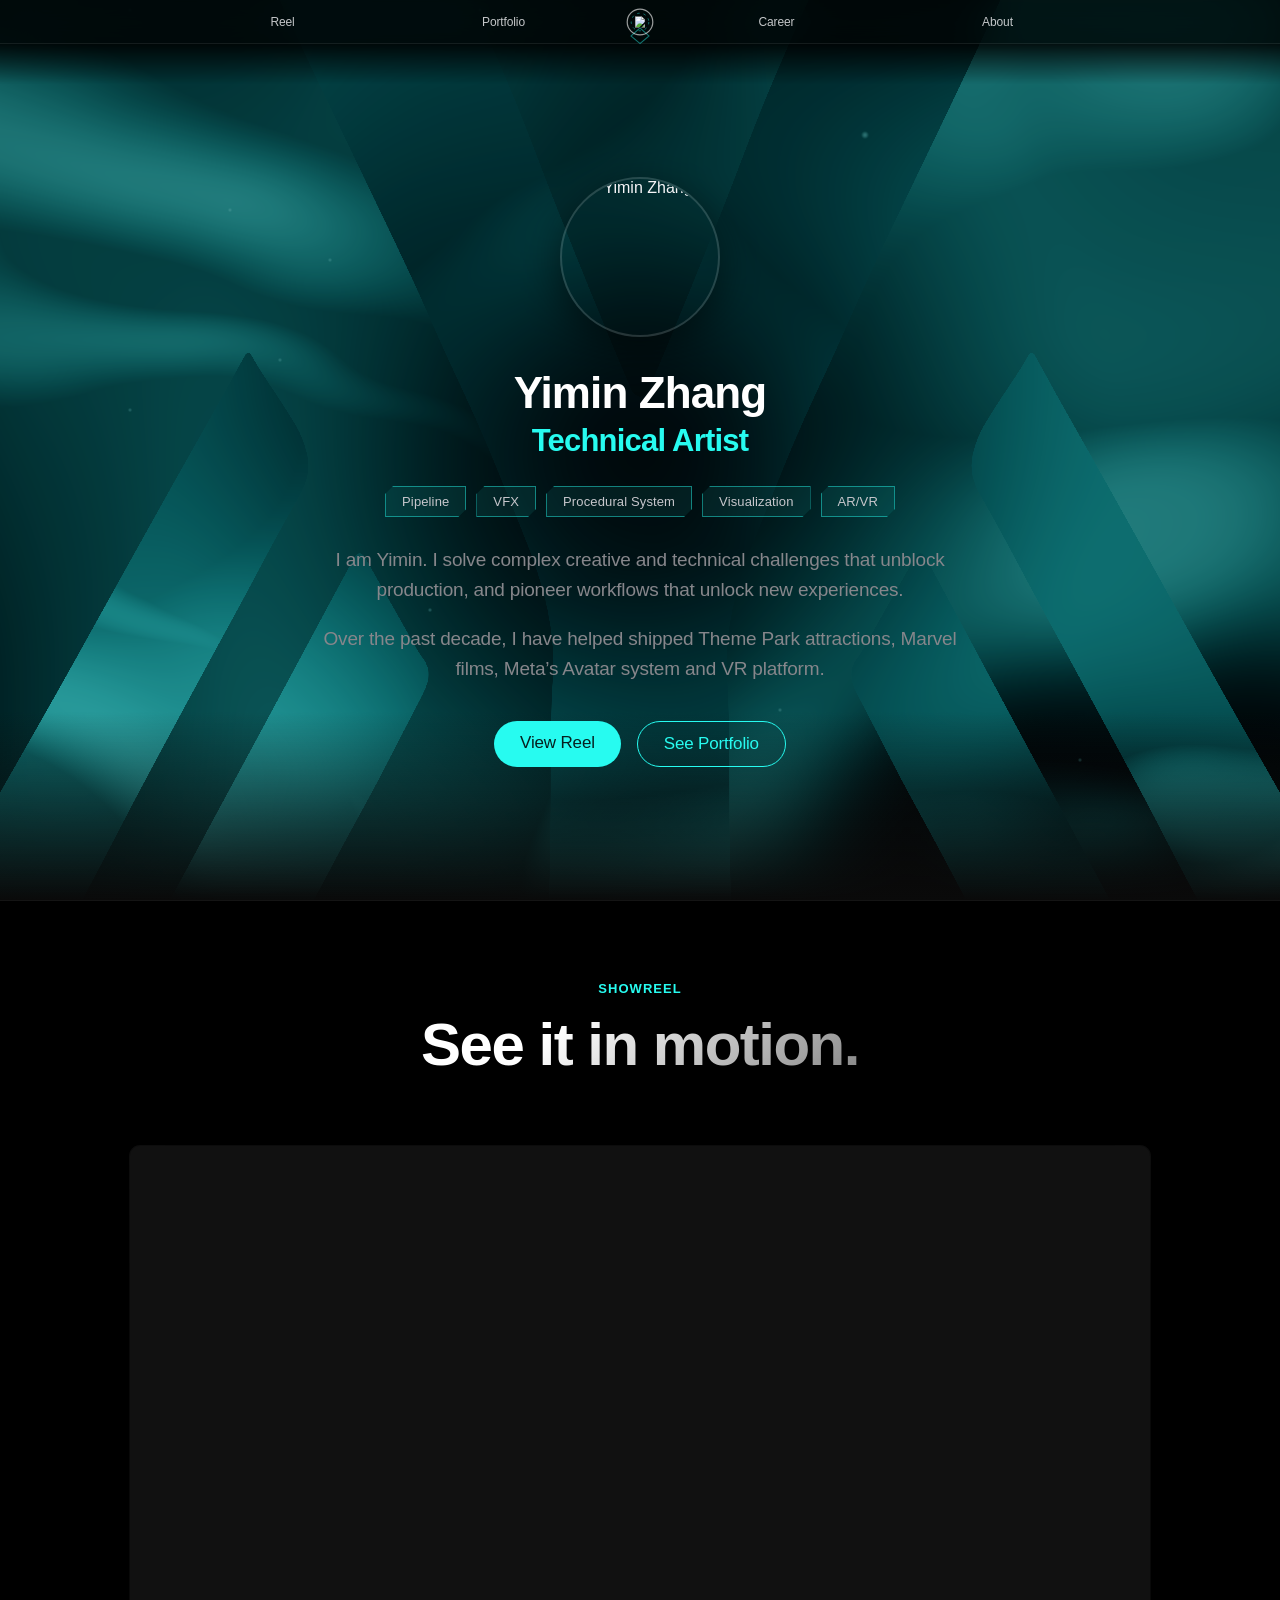
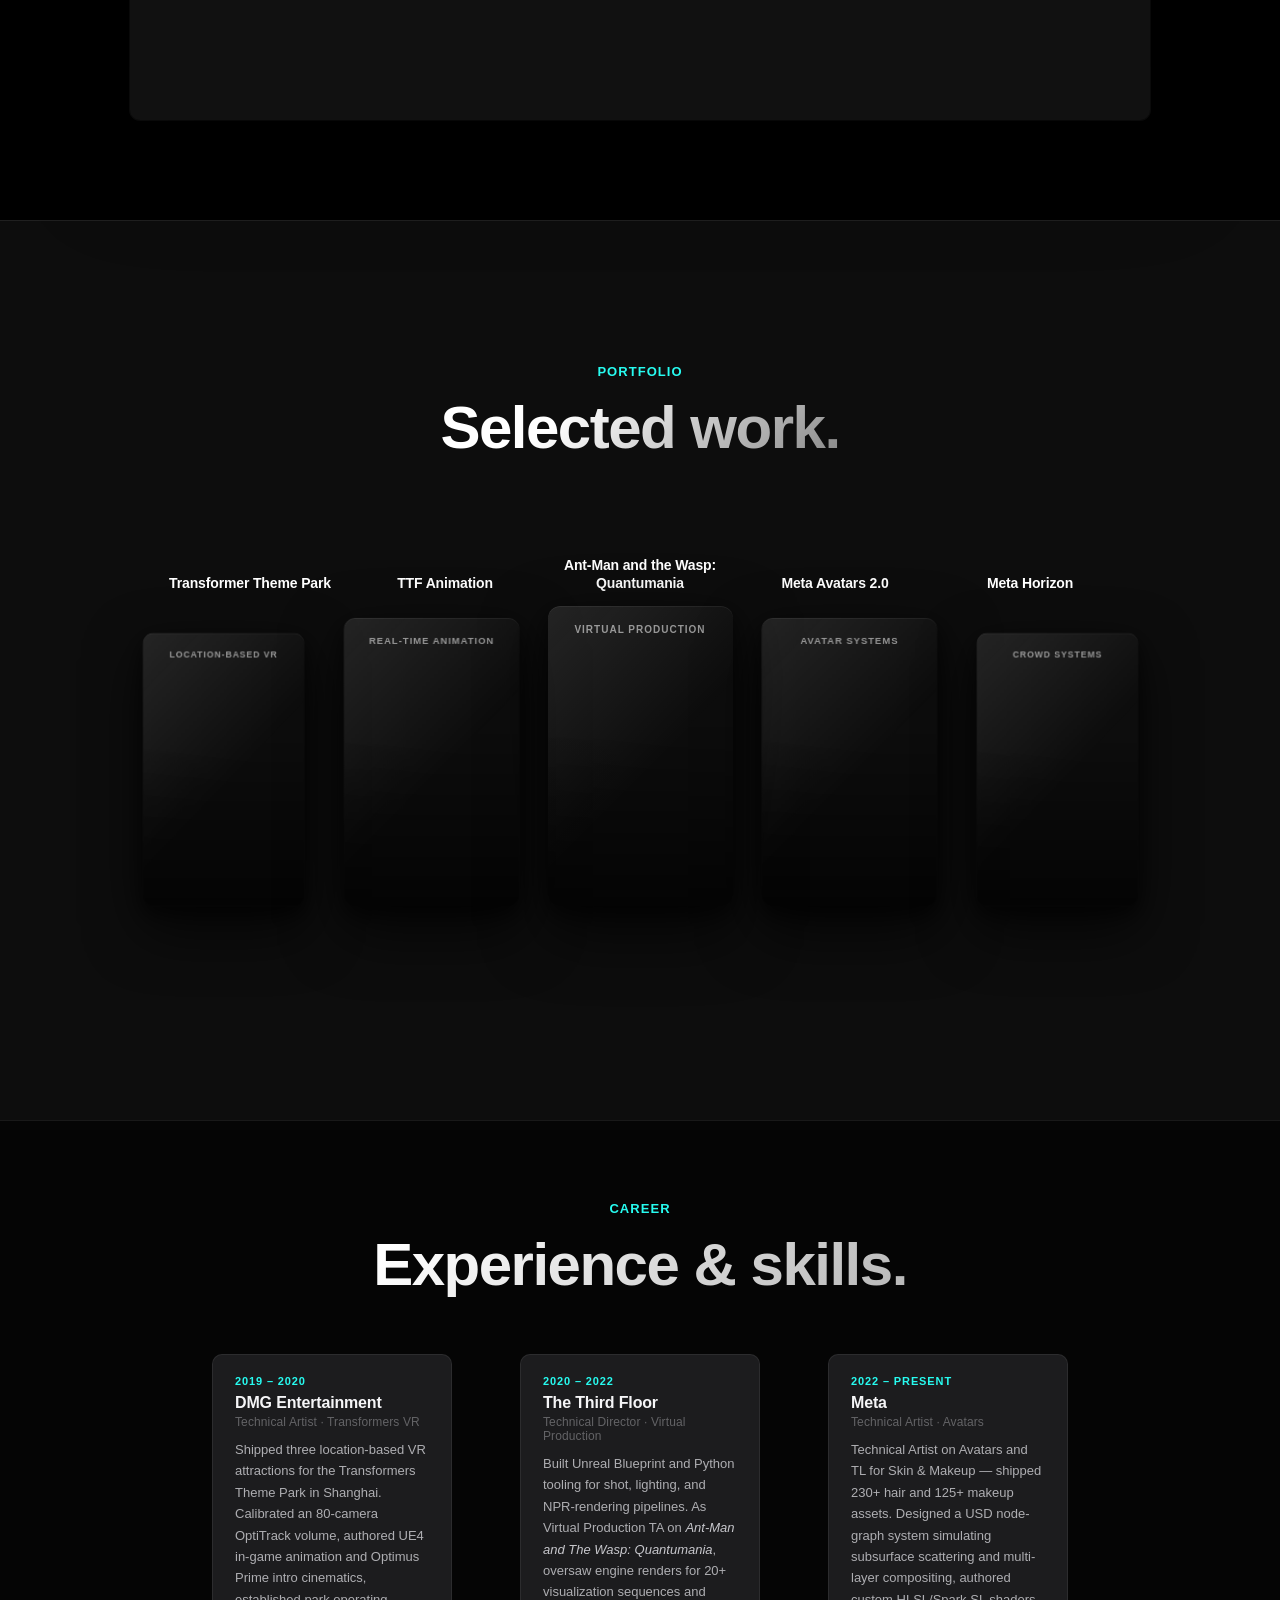
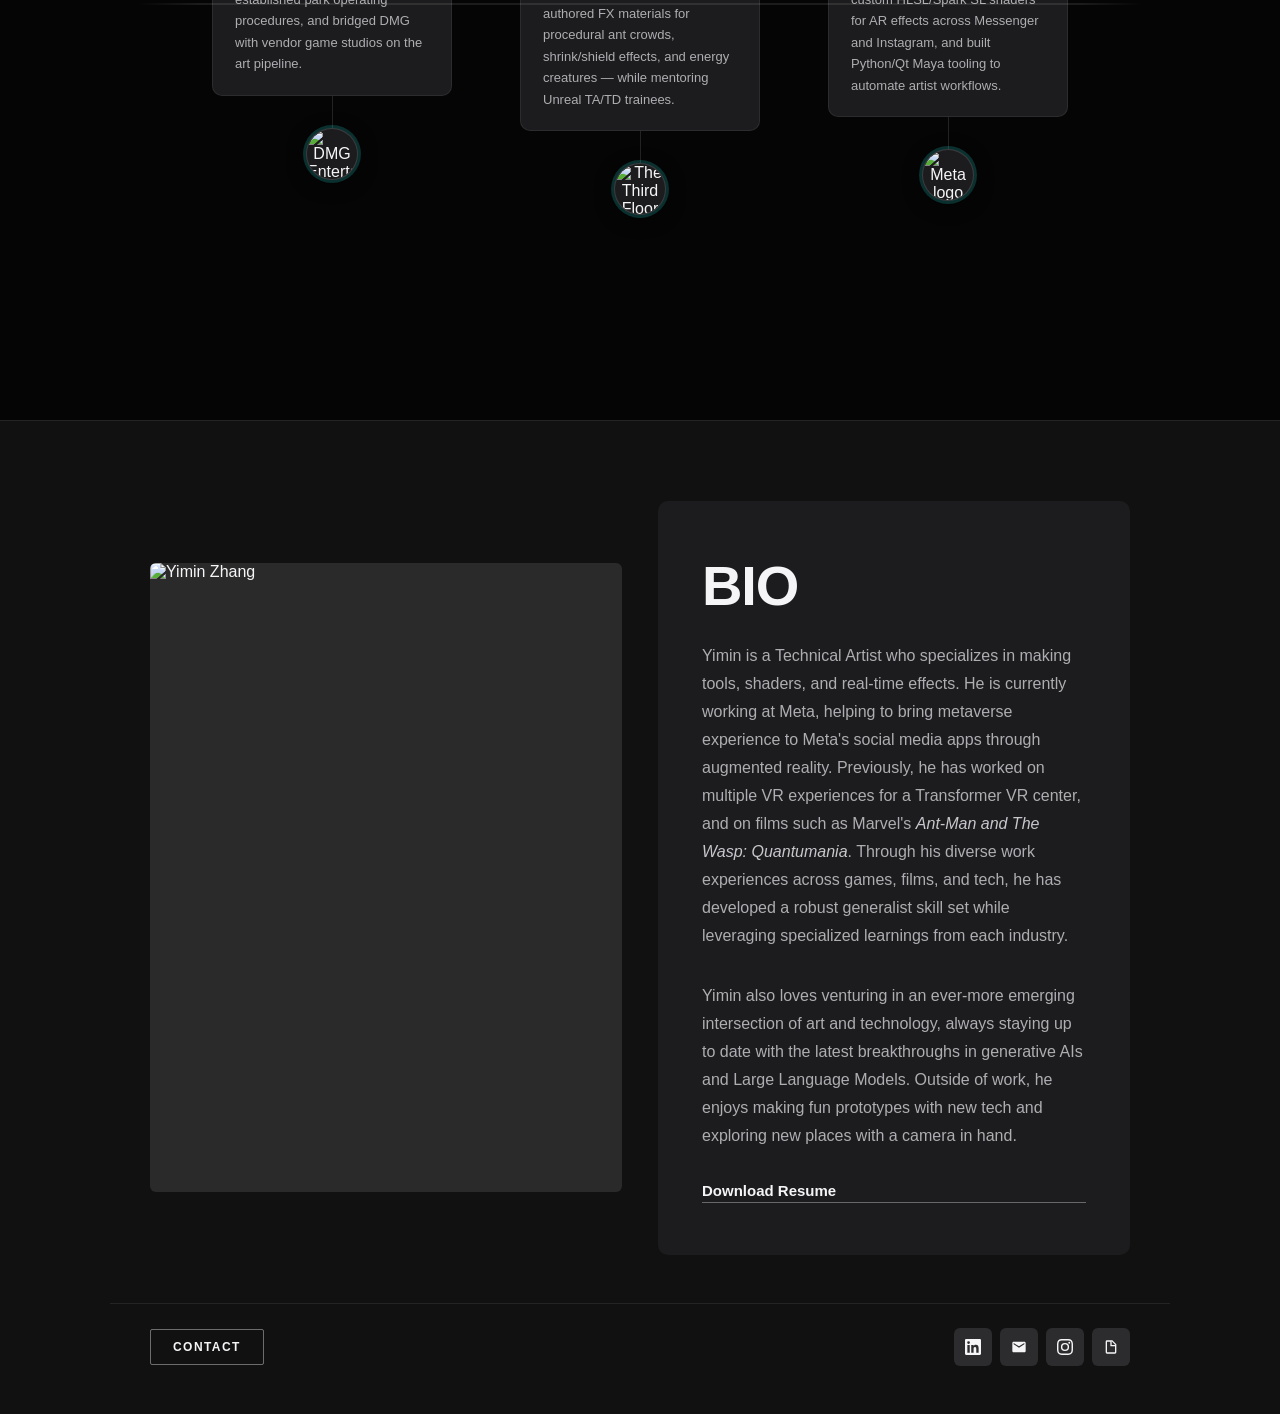
==== index.html @ 9b7cf771 "Fill project pages with full documentation from project writeup - Add a documentation layout (headli" ====
<!DOCTYPE html>
<html lang="en" style="scroll-behavior: smooth;">
<head>
  <meta charset="UTF-8" />
  <meta name="viewport" content="width=device-width, initial-scale=1.0" />
  <title>Yimin Zhang — Technical Artist</title>
  <link rel="icon" type="image/png" sizes="32x32" href="https://cdn.jsdelivr.net/gh/creativeelf/yiminfx-redesign@main/images/favicon-32.png" />
  <link rel="icon" type="image/png" sizes="512x512" href="https://cdn.jsdelivr.net/gh/creativeelf/yiminfx-redesign@main/images/favicon.png" />
  <link rel="apple-touch-icon" sizes="180x180" href="https://cdn.jsdelivr.net/gh/creativeelf/yiminfx-redesign@main/images/apple-touch-icon.png" />
  <link rel="stylesheet" href="assets/site.css" />
</head>
<body>

  <canvas id="heroCanvas" aria-hidden="true"></canvas>

  <nav id="mainNav">

    <!-- ── Sci-fi border overlay ── -->
    <svg class="nav-sf-svg" aria-hidden="true" viewBox="0 0 1000 44" preserveAspectRatio="none" fill="none">
      <!-- base bottom border line -->
      <line class="sf-base-line" x1="0" y1="43.5" x2="1000" y2="43.5"/>
      <!-- left corner bracket: down from top-left, then right -->
      <path class="sf-corner" d="M0,43.5 L0,7.5 L24,7.5"/>
      <!-- right corner bracket -->
      <path class="sf-corner" d="M1000,43.5 L1000,7.5 L976,7.5"/>
      <!-- left tick marks (near → far) -->
      <line class="sf-tick sf-t1" x1="55"  y1="43.5" x2="55"  y2="37"/>
      <line class="sf-tick sf-t2" x1="115" y1="43.5" x2="115" y2="32"/>
      <line class="sf-tick sf-t3" x1="188" y1="43.5" x2="188" y2="37"/>
      <!-- right tick marks -->
      <line class="sf-tick sf-t4" x1="945" y1="43.5" x2="945" y2="37"/>
      <line class="sf-tick sf-t5" x1="885" y1="43.5" x2="885" y2="32"/>
      <line class="sf-tick sf-t6" x1="812" y1="43.5" x2="812" y2="37"/>
      <!-- center diamond below logo -->
      <path class="sf-diamond" d="M500,43.5 L493,36 L500,28 L507,36 Z"/>
    </svg>

    <!-- ── Scan line ── -->
    <div class="nav-scan-line" aria-hidden="true"></div>

    <!-- ── Nav content ── -->
    <div class="nav-inner">
      <ul class="nav-list nav-list-left">
        <li class="nav-menu-item">
          <a href="#" aria-label="Menu">
            <svg viewBox="0 0 17 17" xmlns="http://www.w3.org/2000/svg" aria-hidden="true">
              <rect y="2"    width="17" height="1.5" rx="0.75"/>
              <rect y="7.75" width="17" height="1.5" rx="0.75"/>
              <rect y="13.5" width="17" height="1.5" rx="0.75"/>
            </svg>
            Menu
          </a>
        </li>
        <li><a href="#reel">Reel</a></li>
        <li><a href="#portfolio">Portfolio</a></li>
      </ul>

      <!-- Center logo -->
      <a class="nav-logo" href="#" aria-label="Home">
        <svg class="nav-logo-svg" viewBox="0 0 40 40" fill="none">
          <!-- outer ring -->
          <circle cx="20" cy="20" r="16"
                  stroke="rgba(255,255,255,0.6)" stroke-width="1.5"/>
          <!-- inner spinning dashed ring -->
          <circle class="logo-spin" cx="20" cy="20" r="11"
                  stroke="rgba(39,251,240,0.55)" stroke-width="1"
                  stroke-dasharray="3 5"/>
          <!-- Y logo mark -->
          <image href="https://cdn.jsdelivr.net/gh/creativeelf/yiminfx-redesign@main/images/yimin_logo_white.png" x="10" y="12.9"
                 width="20" height="14.3" preserveAspectRatio="xMidYMid meet"/>
        </svg>
      </a>

      <ul class="nav-list nav-list-right">
        <li><a href="#career">Career</a></li>
        <li><a href="#about">About</a></li>
      </ul>
    </div>

    <!-- Mobile dropdown (toggled by the Menu button on small screens) -->
    <div class="nav-drawer" id="navDrawer" aria-hidden="true">
      <a href="#reel">Reel</a>
      <a href="#portfolio">Portfolio</a>
      <a href="#career">Career</a>
      <a href="#about">About</a>
    </div>

  </nav>

  <section class="hero">
    <div class="hero-photo">
      <img src="https://cdn.jsdelivr.net/gh/creativeelf/yiminfx-redesign@main/images/profile.png" alt="Yimin Zhang">
    </div>
    <p class="hero-name">Yimin Zhang</p>
    <h1 class="hero-headline hero-headline-blue">Technical Artist</h1>
    <div class="hero-keywords">
      <span>Pipeline</span>
      <span>VFX</span>
      <span>Procedural System</span>
      <span>Visualization</span>
      <span>AR/VR</span>
    </div>
    <p class="hero-sub">I am Yimin. I solve complex creative and technical challenges that unblock production, and pioneer workflows that unlock new experiences.</p>
    <p class="hero-sub">Over the past decade, I have helped shipped Theme Park attractions, Marvel films, Meta&rsquo;s Avatar system and VR platform.</p>
    <div class="hero-cta">
      <a href="#reel" class="btn btn-primary">View Reel</a>
      <a href="#portfolio" class="btn btn-secondary">See Portfolio</a>
    </div>
  </section>

  <section id="reel" class="section">
    <p class="section-label">Showreel</p>
    <h2 class="section-title">See it in motion.</h2>

    <div class="reel-video-wrap">
      <iframe
        src="https://player.vimeo.com/video/1197183198?title=0&byline=0&portrait=0&dnt=1"
        allow="autoplay; fullscreen; picture-in-picture"
        allowfullscreen
        title="Yimin Zhang — Showreel">
      </iframe>
    </div>
  </section>

  <section id="portfolio" class="section">
    <p class="section-label">Portfolio</p>
    <h2 class="section-title">Selected work.</h2>

    <div class="card-stage">
      <div class="card-strip">

        <div class="proj-col">
          <div class="card-title-top">Transformer Theme Park</div>
          <a class="proj-card" href="projects/transformer-theme-park.html" aria-label="Open Transformer Theme Park"
            style="
              --ry: 16deg; --tx: -28px; --sc: 0.91;
              --bg: url('https://cdn.jsdelivr.net/gh/creativeelf/yiminfx-redesign@main/images/thumbnails/1_project.png');
            ">
            <div class="card-shine"></div>
            <div class="card-content">
              <div>
                <div class="card-tag">Location-Based VR</div>
              </div>
            </div>
          </a>
        </div>

        <div class="proj-col">
          <div class="card-title-top">TTF Animation</div>
          <a class="proj-card" href="projects/ttf-animation.html" aria-label="Open TTF Animation"
            style="
              --ry: 8deg; --tx: -14px; --sc: 0.96;
              --bg: url('https://cdn.jsdelivr.net/gh/creativeelf/yiminfx-redesign@main/images/thumbnails/2_project.png');
            ">
            <div class="card-shine"></div>
            <div class="card-content">
              <div>
                <div class="card-tag">Real-Time Animation</div>
              </div>
            </div>
          </a>
        </div>

        <div class="proj-col">
          <div class="card-title-top">Ant-Man and the Wasp: Quantumania</div>
          <a class="proj-card" href="projects/ant-man-quantumania.html" aria-label="Open Ant-Man and the Wasp: Quantumania"
            style="
              --ry: 0deg; --tx: 0px; --sc: 1;
              --bg: url('https://cdn.jsdelivr.net/gh/creativeelf/yiminfx-redesign@main/images/thumbnails/3_project.png');
            ">
            <div class="card-shine"></div>
            <div class="card-content">
              <div>
                <div class="card-tag">Virtual Production</div>
              </div>
            </div>
          </a>
        </div>

        <div class="proj-col">
          <div class="card-title-top">Meta Avatars 2.0</div>
          <a class="proj-card" href="projects/meta-avatars.html" aria-label="Open Meta Avatars 2.0"
            style="
              --ry: -8deg; --tx: 14px; --sc: 0.96;
              --bg: url('https://cdn.jsdelivr.net/gh/creativeelf/yiminfx-redesign@main/images/thumbnails/4_project.png');
            ">
            <div class="card-shine"></div>
            <div class="card-content">
              <div>
                <div class="card-tag">Avatar Systems</div>
              </div>
            </div>
          </a>
        </div>

        <div class="proj-col">
          <div class="card-title-top">Meta Horizon</div>
          <a class="proj-card" href="projects/meta-horizon.html" aria-label="Open Meta Horizon"
            style="
              --ry: -16deg; --tx: 28px; --sc: 0.91;
              --bg: url('https://cdn.jsdelivr.net/gh/creativeelf/yiminfx-redesign@main/images/thumbnails/5_project.png');
            ">
            <div class="card-shine"></div>
            <div class="card-content">
              <div>
                <div class="card-tag">Crowd Systems</div>
              </div>
            </div>
          </a>
        </div>

      </div>
    </div>
  </section>

  <section id="career" class="section">
    <p class="section-label">Career</p>
    <h2 class="section-title">Experience &amp; skills.</h2>

    <div class="tl-scroll" id="tlScroll">
      <div class="tl-track">

        <!-- 1 · DMG Entertainment (oldest) -->
        <div class="tl-entry tl-above">
          <div class="tl-half top">
            <div class="tl-card">
              <div class="tl-date">2019 – 2020</div>
              <div class="tl-company">DMG Entertainment</div>
              <div class="tl-role">Technical Artist · Transformers VR</div>
              <p class="tl-desc">Shipped three location-based VR attractions for the Transformers Theme Park in Shanghai. Calibrated an 80-camera OptiTrack volume, authored UE4 in-game animation and Optimus Prime intro cinematics, established park operating procedures, and bridged DMG with vendor game studios on the art pipeline.</p>
            </div>
            <div class="tl-stem"></div>
          </div>
          <div class="tl-logo"><img src="https://cdn.jsdelivr.net/gh/creativeelf/yiminfx-redesign@main/images/company/1_logo.png" alt="DMG Entertainment logo"></div>
          <div class="tl-half bottom"></div>
        </div>

        <!-- 2 · The Third Floor -->
        <div class="tl-entry tl-above">
          <div class="tl-half top">
            <div class="tl-card">
              <div class="tl-date">2020 – 2022</div>
              <div class="tl-company">The Third Floor</div>
              <div class="tl-role">Technical Director · Virtual Production</div>
              <p class="tl-desc">Built Unreal Blueprint and Python tooling for shot, lighting, and NPR-rendering pipelines. As Virtual Production TA on <em style="color:#c7c7cc;">Ant-Man and The Wasp: Quantumania</em>, oversaw engine renders for 20+ visualization sequences and authored FX materials for procedural ant crowds, shrink/shield effects, and energy creatures — while mentoring Unreal TA/TD trainees.</p>
            </div>
            <div class="tl-stem"></div>
          </div>
          <div class="tl-logo"><img src="https://cdn.jsdelivr.net/gh/creativeelf/yiminfx-redesign@main/images/company/2_logo.png" alt="The Third Floor logo"></div>
          <div class="tl-half bottom"></div>
        </div>

        <!-- 3 · Meta (most recent) -->
        <div class="tl-entry tl-above">
          <div class="tl-half top">
            <div class="tl-card">
              <div class="tl-date">2022 – Present</div>
              <div class="tl-company">Meta</div>
              <div class="tl-role">Technical Artist · Avatars</div>
              <p class="tl-desc">Technical Artist on Avatars and TL for Skin &amp; Makeup — shipped 230+ hair and 125+ makeup assets. Designed a USD node-graph system simulating subsurface scattering and multi-layer compositing, authored custom HLSL/Spark SL shaders for AR effects across Messenger and Instagram, and built Python/Qt Maya tooling to automate artist workflows.</p>
            </div>
            <div class="tl-stem"></div>
          </div>
          <div class="tl-logo"><img src="https://cdn.jsdelivr.net/gh/creativeelf/yiminfx-redesign@main/images/company/3_logo.png" alt="Meta logo"></div>
          <div class="tl-half bottom"></div>
        </div>

      </div>
    </div>
  </section>

  <section id="about" class="section">
    <div class="about-inner">

      <div class="about-photo">
        <img src="https://cdn.jsdelivr.net/gh/creativeelf/yiminfx-redesign@main/images/profile.png" alt="Yimin Zhang">
      </div>

      <div class="about-card">
        <h2>BIO</h2>
        <p>
          Yimin is a Technical Artist who specializes in making tools, shaders, and real-time effects.
          He is currently working at Meta, helping to bring metaverse experience to Meta's social media
          apps through augmented reality. Previously, he has worked on multiple VR experiences for a
          Transformer VR center, and on films such as Marvel's <em>Ant-Man and The Wasp: Quantumania</em>.
          Through his diverse work experiences across games, films, and tech, he has developed a robust
          generalist skill set while leveraging specialized learnings from each industry.
        </p>
        <p>
          Yimin also loves venturing in an ever-more emerging intersection of art and technology, always
          staying up to date with the latest breakthroughs in generative AIs and Large Language Models.
          Outside of work, he enjoys making fun prototypes with new tech and exploring new places with
          a camera in hand.
        </p>
        <a href="#" class="about-download">Download Resume</a>
      </div>

    </div>

    <footer class="about-footer">
      <a href="mailto:yiminfx@gmail.com" class="about-contact">Contact</a>
      <div class="about-socials">
        <!-- LinkedIn -->
        <a href="#" aria-label="LinkedIn">
          <svg viewBox="0 0 24 24" xmlns="http://www.w3.org/2000/svg">
            <path d="M20.447 20.452h-3.554v-5.569c0-1.328-.027-3.037-1.852-3.037-1.853 0-2.136 1.445-2.136 2.939v5.667H9.351V9h3.414v1.561h.046c.477-.9 1.637-1.85 3.37-1.85 3.601 0 4.267 2.37 4.267 5.455v6.286zM5.337 7.433a2.062 2.062 0 0 1-2.063-2.065 2.064 2.064 0 1 1 2.063 2.065zm1.782 13.019H3.555V9h3.564v11.452zM22.225 0H1.771C.792 0 0 .774 0 1.729v20.542C0 23.227.792 24 1.771 24h20.451C23.2 24 24 23.227 24 22.271V1.729C24 .774 23.2 0 22.222 0h.003z"/>
          </svg>
        </a>
        <!-- Email -->
        <a href="mailto:yiminfx@gmail.com" aria-label="Email">
          <svg viewBox="0 0 24 24" xmlns="http://www.w3.org/2000/svg">
            <path d="M20 4H4c-1.1 0-2 .9-2 2v12c0 1.1.9 2 2 2h16c1.1 0 2-.9 2-2V6c0-1.1-.9-2-2-2zm0 4-8 5-8-5V6l8 5 8-5v2z"/>
          </svg>
        </a>
        <!-- Instagram -->
        <a href="#" aria-label="Instagram">
          <svg viewBox="0 0 24 24" xmlns="http://www.w3.org/2000/svg">
            <path d="M12 2.163c3.204 0 3.584.012 4.85.07 3.252.148 4.771 1.691 4.919 4.919.058 1.265.069 1.645.069 4.849 0 3.205-.012 3.584-.069 4.849-.149 3.225-1.664 4.771-4.919 4.919-1.266.058-1.644.07-4.85.07-3.204 0-3.584-.012-4.849-.07-3.26-.149-4.771-1.699-4.919-4.92-.058-1.265-.07-1.644-.07-4.849 0-3.204.013-3.583.07-4.849.149-3.227 1.664-4.771 4.919-4.919 1.266-.057 1.645-.069 4.849-.069zM12 0C8.741 0 8.333.014 7.053.072 2.695.272.273 2.69.073 7.052.014 8.333 0 8.741 0 12c0 3.259.014 3.668.072 4.948.2 4.358 2.618 6.78 6.98 6.98C8.333 23.986 8.741 24 12 24c3.259 0 3.668-.014 4.948-.072 4.354-.2 6.782-2.618 6.979-6.98.059-1.28.073-1.689.073-4.948 0-3.259-.014-3.667-.072-4.947-.196-4.354-2.617-6.78-6.979-6.98C15.668.014 15.259 0 12 0zm0 5.838a6.162 6.162 0 1 0 0 12.324 6.162 6.162 0 0 0 0-12.324zM12 16a4 4 0 1 1 0-8 4 4 0 0 1 0 8zm6.406-11.845a1.44 1.44 0 1 0 0 2.881 1.44 1.44 0 0 0 0-2.881z"/>
          </svg>
        </a>
        <!-- Resume / File -->
        <a href="#" aria-label="Resume">
          <svg viewBox="0 0 24 24" xmlns="http://www.w3.org/2000/svg">
            <path d="M14 2H6a2 2 0 0 0-2 2v16a2 2 0 0 0 2 2h12a2 2 0 0 0 2-2V8l-6-6zm-1 1.5L18.5 9H13V3.5zM6 20V4h5v7h7v9H6z"/>
          </svg>
        </a>
      </div>
    </footer>
  </section>

  <script>
    // ── Curl-noise flow field (hero background) ──────────────────
    (function () {
      const canvas = document.getElementById('heroCanvas');
      const gl = canvas.getContext('webgl') || canvas.getContext('experimental-webgl');
      if (!gl) return;

      /* ---- vertex shader (fullscreen quad) ---- */
      const VS = `
        attribute vec2 aPos;
        void main(){ gl_Position = vec4(aPos,0.,1.); }
      `;

      /* ---- fragment shader: dual-colour ribbons + logo mask ---- */
      const FS = `
        precision highp float;
        uniform float      u_t;
        uniform float      u_scroll;    /* 0 = top, 1 = one viewport scrolled */
        uniform vec2       u_res;
        uniform sampler2D  u_logo;
        uniform vec2       u_logoRes;   /* logo pixel dimensions */

        float hash(vec2 p){
          p=fract(p*vec2(443.897,441.423));
          p+=dot(p,p+19.19);
          return fract(p.x*p.y);
        }

        float noise(vec2 p){
          vec2 i=floor(p),f=fract(p);
          vec2 u=f*f*(3.-2.*f);
          return mix(mix(hash(i),          hash(i+vec2(1,0)),u.x),
                     mix(hash(i+vec2(0,1)),hash(i+vec2(1,1)),u.x),u.y);
        }

        float fbm(vec2 p){
          float v=0.,a=.5;
          mat2 m=mat2(.8,.6,-.6,.8);
          for(int i=0;i<3;i++){v+=a*noise(p);p=m*p*2.+vec2(3.7,9.2);a*=.5;}
          return v;
        }

        float gRibbon(vec2 p, float freq, float soft){
          float n=fbm(p);
          float phase=fract(n*freq+.5)-.5;
          return exp(-(phase*phase)/(soft*soft));
        }

        void main(){
          vec2 uv=(gl_FragCoord.xy*2.-u_res)/min(u_res.x,u_res.y);

          /* tA = outside logo (base rate).
             tB = inside logo — same speed, but phase advances with scroll.
             At scroll=0 the fields are in sync (logo invisible);
             scrolling adds up to 4 animation-seconds of lead.         */
          float tA=u_t*.11;
          float tB=u_t*.11 + (1.0-u_scroll)*4.0;

          /* Shared domain warp — both versions warp through the same field */
          vec2 q=vec2(fbm(uv*.5+tA*.9), fbm(uv*.5+vec2(5.2,1.3)+tA*.75));
          vec2 wp=uv+q*.5;

          /* Outside-logo ribbon sweep (base rate) */
          float rA=max(max(
            gRibbon(wp*.50+tA*.13,           2.5,.22)*.85,
            gRibbon(wp*.75+q*.35+tA*.09,     3.0,.18)*.75),
            gRibbon(wp*.35+vec2(2.3,7.1)+tA*.07, 2.0,.28)*.65);

          /* Inside-logo ribbon sweep — same warp, phase ahead of outside */
          float rB=max(max(
            gRibbon(wp*.50+tB*.13,           2.5,.22)*.85,
            gRibbon(wp*.75+q*.35+tB*.09,     3.0,.18)*.75),
            gRibbon(wp*.35+vec2(2.3,7.1)+tB*.07, 2.0,.28)*.65);

          /* Legibility fade at viewport centre (applies to both) */
          float fade=.08+.92*smoothstep(.0,.65,length(uv*.6));
          rA*=fade; rB*=fade;

          /* Sparse star haze */
          float stars=.0;
          for(int i=0;i<2;i++){
            float s=5.+float(i)*4.;
            vec2 gv=fract(uv*s+float(i)*6.7)-.5;
            if(hash(floor(uv*s+float(i)*6.7))>.972)
              stars+=smoothstep(.05,.0,length(gv))*.35;
          }

          /* ── Logo mask (cover-fit, centred) ── */
          /* Scroll-driven zoom: logo grows as the page scrolls down */
          float zoom = 1.0 + u_scroll * 0.85;
          float scl=max(u_res.x/u_logoRes.x, u_res.y/u_logoRes.y) * zoom;
          vec2  dSz=u_logoRes*scl;
          vec2  off=(u_res-dSz)*.5;
          vec2  luv=(gl_FragCoord.xy-off)/dSz;

          /* Alpha is pre-blurred on CPU — single tap is all we need.
             Bounds guard: zero outside the logo image area.        */
          float inLogo = step(0.,luv.x)*step(luv.x,1.)
                        *step(0.,luv.y)*step(luv.y,1.);
          float rawMask = texture2D(u_logo, clamp(luv,0.,1.)).a * inLogo;

          /* Blend the two ribbon sweeps by mask — same colours, different drift */
          float blend=smoothstep(.05,.45,rawMask);
          float rr=mix(rA, rB, blend);

          /* ── Single colour formula (same palette everywhere) ── */
          vec3 c=vec3(.0,.003,.006);
          c+=vec3(.0,.22,.24)*rr*.55;
          c+=vec3(.03,.62,.60)*pow(rr,2.2)*.40;
          c+=vec3(.45,.97,.93)*pow(rr,5.)*.25;
          c+=vec3(.4,.9,.88)*stars*.4;
          c*=1.-dot(uv*.28,uv*.28);
          c=c/(c+.35)*1.45;

          /* Dim the background so the masked logo reads brighter */
          c*=mix(.78, 1.0, blend);

          gl_FragColor=vec4(clamp(c,.0,1.),1.);
        }
      `;

      function mkShader(type, src) {
        const s = gl.createShader(type);
        gl.shaderSource(s, src);
        gl.compileShader(s);
        if (!gl.getShaderParameter(s, gl.COMPILE_STATUS))
          console.error('Shader compile error:', gl.getShaderInfoLog(s));
        return s;
      }

      const prog = gl.createProgram();
      gl.attachShader(prog, mkShader(gl.VERTEX_SHADER,   VS));
      gl.attachShader(prog, mkShader(gl.FRAGMENT_SHADER, FS));
      gl.linkProgram(prog);
      if (!gl.getProgramParameter(prog, gl.LINK_STATUS))
        console.error('Program link error:', gl.getProgramInfoLog(prog));
      gl.useProgram(prog);

      const buf = gl.createBuffer();
      gl.bindBuffer(gl.ARRAY_BUFFER, buf);
      gl.bufferData(gl.ARRAY_BUFFER,
        new Float32Array([-1,-1, 1,-1, -1,1, 1,1]), gl.STATIC_DRAW);

      const aPos = gl.getAttribLocation(prog, 'aPos');
      gl.enableVertexAttribArray(aPos);
      gl.vertexAttribPointer(aPos, 2, gl.FLOAT, false, 0, 0);

      const uT       = gl.getUniformLocation(prog, 'u_t');
      const uScroll  = gl.getUniformLocation(prog, 'u_scroll');
      const uRes     = gl.getUniformLocation(prog, 'u_res');
      const uLogo    = gl.getUniformLocation(prog, 'u_logo');
      const uLogoRes = gl.getUniformLocation(prog, 'u_logoRes');

      /* ── Logo texture ── */
      const logoTex = gl.createTexture();
      gl.bindTexture(gl.TEXTURE_2D, logoTex);
      /* 1×1 transparent placeholder — set params NOW so texture is always valid */
      gl.texImage2D(gl.TEXTURE_2D,0,gl.RGBA,1,1,0,gl.RGBA,gl.UNSIGNED_BYTE,
                    new Uint8Array([0,0,0,0]));
      gl.texParameteri(gl.TEXTURE_2D,gl.TEXTURE_MIN_FILTER,gl.LINEAR);
      gl.texParameteri(gl.TEXTURE_2D,gl.TEXTURE_MAG_FILTER,gl.LINEAR);
      gl.texParameteri(gl.TEXTURE_2D,gl.TEXTURE_WRAP_S,gl.CLAMP_TO_EDGE);
      gl.texParameteri(gl.TEXTURE_2D,gl.TEXTURE_WRAP_T,gl.CLAMP_TO_EDGE);

      /* SVG inlined as a base64 data URI → canvas → WebGL texture.
         Data-URI images are same-origin (never taint the canvas) and need no
         network fetch, so this works whether the page is opened via file://
         or served over http.  Rasterized at 2048-wide for crisp vector edges. */
      const LOGO_SVG_URI = '[data-uri]';

      const logoImg = new Image();
      logoImg.onerror = e => console.error('Logo img error:', e);
      logoImg.onload = function(){
        const RASTER_W = 2048;
        const RASTER_H = Math.round(RASTER_W * 526.23 / 738.85); // ~1458

        const raster = document.createElement('canvas');
        raster.width = RASTER_W; raster.height = RASTER_H;
        const rctx = raster.getContext('2d');
        rctx.clearRect(0, 0, RASTER_W, RASTER_H);
        rctx.drawImage(logoImg, 0, 0, RASTER_W, RASTER_H);

        gl.pixelStorei(gl.UNPACK_FLIP_Y_WEBGL, true);
        gl.bindTexture(gl.TEXTURE_2D, logoTex);
        gl.texImage2D(gl.TEXTURE_2D,0,gl.RGBA,gl.RGBA,gl.UNSIGNED_BYTE, raster);
        gl.texParameteri(gl.TEXTURE_2D,gl.TEXTURE_MIN_FILTER,gl.LINEAR);
        gl.texParameteri(gl.TEXTURE_2D,gl.TEXTURE_MAG_FILTER,gl.LINEAR);
        gl.texParameteri(gl.TEXTURE_2D,gl.TEXTURE_WRAP_S,gl.CLAMP_TO_EDGE);
        gl.texParameteri(gl.TEXTURE_2D,gl.TEXTURE_WRAP_T,gl.CLAMP_TO_EDGE);
        gl.uniform2f(uLogoRes, RASTER_W, RASTER_H);
      };
      logoImg.src = LOGO_SVG_URI;

      function resize(){
        const dpr = Math.min(devicePixelRatio || 1, 1.5);
        canvas.width  = innerWidth  * dpr;
        canvas.height = innerHeight * dpr;
        gl.viewport(0, 0, canvas.width, canvas.height);
      }
      window.addEventListener('resize', resize, { passive:true });
      resize();

      /* bind texture once at startup (unit 0) */
      gl.activeTexture(gl.TEXTURE0);
      gl.bindTexture(gl.TEXTURE_2D, logoTex);
      gl.uniform1i(uLogo, 0);
      /* init logoRes to placeholder — real size set in onload */
      gl.uniform2f(uLogoRes, 1, 1);

      /* ── Scroll phase tracker ── */
      let scrollPhase  = 0.0;   /* smoothed value sent to shader  */
      let targetScroll = 0.0;   /* raw normalised scroll position */
      window.addEventListener('scroll', () => {
        /* 0 at top of page, 1 after scrolling one full viewport height */
        targetScroll = Math.min(window.scrollY / window.innerHeight, 1.0);
      }, { passive: true });

      let running = true;
      const t0 = performance.now();

      function draw(now){
        if (!running) return;
        /* smooth follow — eases in ~0.15 s at 60 fps */
        scrollPhase += (targetScroll - scrollPhase) * 0.10;
        gl.uniform1f(uT,      (now - t0) * .001);
        gl.uniform1f(uScroll, scrollPhase);
        gl.uniform2f(uRes, canvas.width, canvas.height);
        gl.drawArrays(gl.TRIANGLE_STRIP, 0, 4);
        requestAnimationFrame(draw);
      }

      /* pause rendering once the hero scrolls out of view (saves GPU) */
      const hero = document.querySelector('.hero');
      if (hero && 'IntersectionObserver' in window) {
        new IntersectionObserver(entries => {
          running = entries[0].isIntersecting;
          if (running) requestAnimationFrame(draw);
        }, { threshold: 0 }).observe(hero);
      }

      requestAnimationFrame(draw);
    })();
    // ── end curl-noise ──────────────────────────────────────────

    // Mobile dropdown: toggle via the Menu button
    const navDrawer = document.getElementById('navDrawer');
    const menuBtn = document.querySelector('.nav-list-left a[aria-label="Menu"]');
    if (menuBtn && navDrawer) {
      menuBtn.addEventListener('click', e => {
        e.preventDefault();
        navDrawer.classList.toggle('is-open');
      });
      navDrawer.querySelectorAll('a').forEach(a =>
        a.addEventListener('click', () => navDrawer.classList.remove('is-open')));
    }

    // Sci-fi nav: activate on scroll
    const mainNav = document.getElementById('mainNav');
    let navTicking = false;
    window.addEventListener('scroll', () => {
      if (!navTicking) {
        requestAnimationFrame(() => {
          mainNav.classList.toggle('is-scrolled', window.scrollY > 20);
          navTicking = false;
        });
        navTicking = true;
      }
    }, { passive: true });

    // Drag-to-scroll on career timeline
    const tlScroll = document.getElementById('tlScroll');
    let tlDown = false, tlStartX, tlScrollLeft;
    tlScroll.addEventListener('mousedown', e => {
      tlDown = true;
      tlScroll.classList.add('is-grabbing');
      tlStartX = e.pageX - tlScroll.offsetLeft;
      tlScrollLeft = tlScroll.scrollLeft;
    });
    tlScroll.addEventListener('mouseleave', () => { tlDown = false; tlScroll.classList.remove('is-grabbing'); });
    tlScroll.addEventListener('mouseup',    () => { tlDown = false; tlScroll.classList.remove('is-grabbing'); });
    tlScroll.addEventListener('mousemove', e => {
      if (!tlDown) return;
      e.preventDefault();
      const x = e.pageX - tlScroll.offsetLeft;
      tlScroll.scrollLeft = tlScrollLeft - (x - tlStartX) * 1.4;
    });
  </script>
</body>
</html>
---- assets/site.css ----
*, *::before, *::after {
      box-sizing: border-box;
      margin: 0;
      padding: 0;
    }

    body {
      font-family: -apple-system, BlinkMacSystemFont, "SF Pro Text", "SF Pro Display", "Helvetica Neue", Arial, sans-serif;
      background: #000;
      color: #f5f5f7;
      min-height: 100vh;
    }

    /* ── Nav ── */
    nav {
      position: fixed;
      top: 0;
      left: 0;
      right: 0;
      z-index: 9999;
      height: 44px;
      background: rgba(0, 0, 0, 0.85);
      backdrop-filter: saturate(180%) blur(20px);
      -webkit-backdrop-filter: saturate(180%) blur(20px);
      border-bottom: none; /* SVG handles the bottom border */
    }

    /* Mobile dropdown menu (hidden on desktop) */
    .nav-drawer {
      position: fixed;
      top: 44px;
      left: 0;
      right: 0;
      display: none;
      flex-direction: column;
      background: rgba(0,0,0,0.95);
      backdrop-filter: saturate(180%) blur(20px);
      -webkit-backdrop-filter: saturate(180%) blur(20px);
      border-bottom: 1px solid rgba(255,255,255,0.1);
      padding: 6px 0;
      z-index: 9998;
      opacity: 0;
      visibility: hidden;
      transform: translateY(-8px);
      transition: opacity 0.2s ease, transform 0.2s ease, visibility 0.2s;
    }
    .nav-drawer.is-open { opacity: 1; visibility: visible; transform: translateY(0); }
    .nav-drawer a {
      color: rgba(245,245,247,0.9);
      text-decoration: none;
      font-size: 15px;
      letter-spacing: -0.01em;
      padding: 14px 24px;
    }
    .nav-drawer a:active { background: rgba(255,255,255,0.08); }

    /* Soft fade below the nav so its dark blurred edge dissolves into the
       page instead of leaving a hard horizontal seam over the hero. */
    nav::after {
      content: '';
      position: absolute;
      left: 0;
      right: 0;
      top: 100%;
      height: 40px;
      background: linear-gradient(to bottom, rgba(0,0,0,0.85), rgba(0,0,0,0));
      pointer-events: none;
      z-index: -1;
    }

    nav ul {
      list-style: none;
      display: flex;
      align-items: center;
      justify-content: center;
      height: 100%;
      gap: 0;
      max-width: 980px;
      margin: 0 auto;
      padding: 0 22px;
    }

    nav ul li {
      flex: 1;
      display: flex;
      justify-content: center;
    }

    nav ul li a {
      display: inline-block;
      font-size: 12px;
      font-weight: 400;
      letter-spacing: -0.01em;
      color: rgba(245, 245, 247, 0.8);
      text-decoration: none;
      padding: 0 8px;
      line-height: 44px;
      white-space: nowrap;
      transition: color 0.15s ease;
    }

    nav ul li a:hover {
      color: #f5f5f7;
    }

    /* "Menu" styled like Apple's hamburger label */
    nav ul li:first-child a {
      display: flex;
      align-items: center;
      gap: 5px;
      color: rgba(245, 245, 247, 0.8);
    }

    nav ul li:first-child a svg {
      width: 17px;
      height: 17px;
      fill: currentColor;
      flex-shrink: 0;
    }

    /* ── Hero ── */
    .hero {
      margin-top: 44px;
      height: calc(100vh - 44px);
      display: flex;
      flex-direction: column;
      align-items: center;
      justify-content: center;
      background: linear-gradient(to bottom,
        rgba(0,0,0,0.15) 0%,
        rgba(0,0,0,0.15) 78%,
        #0a0a0a 100%);
      text-align: center;
      padding: 0 20px;
    }

    .hero-eyebrow {
      font-size: 17px;
      font-weight: 600;
      letter-spacing: -0.01em;
      color: #27fbf0;
      margin-bottom: 8px;
    }

    .hero-photo {
      width: 160px;
      height: 160px;
      border-radius: 50%;
      overflow: hidden;
      margin-bottom: 32px;
      border: 2px solid rgba(255,255,255,0.15);
      box-shadow: 0 12px 40px rgba(0,0,0,0.5);
      flex-shrink: 0;
    }

    .hero-photo img {
      width: 100%;
      height: 100%;
      object-fit: cover;
      display: block;
    }

    .hero-headline {
      font-size: clamp(20px, 2.8vw, 31px);
      font-weight: 700;
      letter-spacing: -0.025em;
      line-height: 1.1;
      max-width: 800px;
      background: linear-gradient(135deg, #fff 30%, #888 100%);
      -webkit-background-clip: text;
      -webkit-text-fill-color: transparent;
      background-clip: text;
      margin-bottom: 28px;
    }

    .hero-sub {
      font-size: clamp(16px, 2.2vw, 19px);
      font-weight: 400;
      color: #86868b;
      letter-spacing: -0.01em;
      max-width: 640px;
      line-height: 1.6;
    }

    .hero-name {
      font-size: clamp(28px, 4vw, 44px);
      font-weight: 700;
      letter-spacing: -0.02em;
      color: #fff;
      line-height: 1.1;
      margin-bottom: 6px;
    }

    .hero-headline-blue {
      background: none;
      -webkit-text-fill-color: #27fbf0;
      color: #27fbf0;
    }

    .hero-keywords {
      display: flex;
      flex-wrap: wrap;
      justify-content: center;
      gap: 10px;
      margin-bottom: 28px;
    }

    .hero-keywords span {
      font-size: 13px;
      font-weight: 500;
      letter-spacing: 0.01em;
      color: #c7c7cc;
      padding: 7px 16px;
      border: 1px solid rgba(39,251,240,0.45);
      background: rgba(39,251,240,0.08);
      clip-path: polygon(8px 0, 100% 0, 100% calc(100% - 8px), calc(100% - 8px) 100%, 0 100%, 0 8px);
    }

    .hero-sub + .hero-sub {
      margin-top: 18px;
    }

    .hero-cta {
      margin-top: 36px;
      display: flex;
      gap: 16px;
      flex-wrap: wrap;
      justify-content: center;
    }

    .btn {
      display: inline-block;
      padding: 12px 26px;
      border-radius: 980px;
      font-size: 17px;
      font-weight: 400;
      letter-spacing: -0.01em;
      text-decoration: none;
      transition: opacity 0.15s ease;
    }

    .btn:hover { opacity: 0.85; }

    .btn-primary {
      background: #27fbf0;
      color: #06201f;
    }

    .btn-secondary {
      background: transparent;
      color: #27fbf0;
      border: 1px solid #27fbf0;
    }

    /* ── Sections ── */
    .section {
      scroll-margin-top: 44px;
      min-height: 100vh;
      display: flex;
      flex-direction: column;
      align-items: center;
      justify-content: center;
      text-align: center;
      padding: 80px 20px;
      border-top: 1px solid rgba(255, 255, 255, 0.08);
    }

    .section:nth-child(odd) {
      background: #000;
    }

    .section:nth-child(even) {
      background: #0a0a0a;
    }

    .section-label {
      font-size: 13px;
      font-weight: 600;
      letter-spacing: 0.08em;
      text-transform: uppercase;
      color: #27fbf0;
      margin-bottom: 16px;
    }

    .section-title {
      font-size: clamp(36px, 5vw, 60px);
      font-weight: 700;
      letter-spacing: -0.025em;
      line-height: 1.1;
      background: linear-gradient(135deg, #fff 30%, #888 100%);
      -webkit-background-clip: text;
      -webkit-text-fill-color: transparent;
      background-clip: text;
      margin-bottom: 20px;
    }

    .section-body {
      font-size: 17px;
      font-weight: 400;
      color: #6e6e73;
      letter-spacing: -0.01em;
      max-width: 540px;
      line-height: 1.6;
    }

    /* ── About override ── */
    #about {
      display: block;
      text-align: left;
      padding: 80px 0 0;
      background: #111;
    }

    .about-inner {
      max-width: 1060px;
      margin: 0 auto;
      padding: 0 40px;
      display: grid;
      grid-template-columns: 1fr 1fr;
      gap: 36px;
      align-items: center;
    }

    .about-photo {
      width: 100%;
      aspect-ratio: 3 / 4;
      background: #2a2a2a;
      border-radius: 6px;
      overflow: hidden;
    }

    .about-photo img {
      width: 100%;
      height: 100%;
      object-fit: cover;
      display: block;
    }

    .about-photo-placeholder {
      width: 100%;
      height: 100%;
      display: flex;
      align-items: center;
      justify-content: center;
      color: #48484a;
      font-size: 13px;
      letter-spacing: 0.06em;
      text-transform: uppercase;
    }

    .about-card {
      background: #1c1c1e;
      border-radius: 10px;
      padding: 52px 44px;
      align-self: stretch;
      display: flex;
      flex-direction: column;
      justify-content: center;
    }

    .about-card h2 {
      font-size: clamp(40px, 5vw, 56px);
      font-weight: 700;
      letter-spacing: -0.02em;
      color: #f5f5f7;
      margin-bottom: 24px;
    }

    .about-card p {
      font-size: 16px;
      line-height: 1.75;
      color: #aeaeb2;
      margin-bottom: 32px;
    }

    .about-card p em {
      font-style: italic;
      color: #c7c7cc;
    }

    .about-download {
      display: inline-block;
      font-size: 15px;
      font-weight: 600;
      color: #f5f5f7;
      text-decoration: none;
      border-bottom: 1px solid rgba(245, 245, 247, 0.35);
      padding-bottom: 3px;
      transition: border-color 0.15s ease;
    }

    .about-download:hover {
      border-color: #f5f5f7;
    }

    .about-footer {
      max-width: 1060px;
      margin: 48px auto 0;
      padding: 24px 40px 48px;
      display: flex;
      justify-content: space-between;
      align-items: center;
      border-top: 1px solid rgba(255, 255, 255, 0.08);
    }

    .about-contact {
      display: inline-block;
      font-size: 12px;
      font-weight: 600;
      letter-spacing: 0.12em;
      text-transform: uppercase;
      color: #f5f5f7;
      text-decoration: none;
      border: 1px solid rgba(245, 245, 247, 0.4);
      padding: 10px 22px;
      border-radius: 2px;
      transition: background 0.15s ease, border-color 0.15s ease;
    }

    .about-contact:hover {
      background: rgba(245, 245, 247, 0.06);
      border-color: rgba(245, 245, 247, 0.7);
    }

    .about-socials {
      display: flex;
      gap: 8px;
    }

    .about-socials a {
      width: 38px;
      height: 38px;
      background: #2c2c2e;
      border-radius: 6px;
      display: flex;
      align-items: center;
      justify-content: center;
      color: #f5f5f7;
      text-decoration: none;
      transition: background 0.15s ease;
    }

    .about-socials a:hover {
      background: #3a3a3c;
    }

    .about-socials svg {
      width: 16px;
      height: 16px;
      fill: currentColor;
    }

    @media (max-width: 700px) {
      /* Collapse nav to: Menu (hamburger) + centered logo; rest in dropdown */
      nav .nav-menu-item { display: flex !important; }
      .nav-list-left li:not(.nav-menu-item),
      .nav-list-right { display: none !important; }
      .nav-drawer { display: flex; }

      .about-inner {
        grid-template-columns: 1fr;
        padding: 0 20px;
      }
      .about-photo {
        aspect-ratio: 4 / 3;
      }
      .about-card {
        padding: 36px 28px;
      }
      .about-footer {
        padding: 24px 20px 40px;
      }
    }

    /* ── Portfolio Cards ── */
    #portfolio {
      background: #0d0d0d;
      overflow: visible;
      padding-bottom: 80px;
    }

    .card-stage {
      width: 100%;
      perspective: 1600px;
      perspective-origin: 50% 55%;
      margin-top: 56px;
    }

    .card-strip {
      display: flex;
      justify-content: center;
      align-items: flex-end;
      gap: 10px;
      padding: 20px 40px 70px;
      transform-style: preserve-3d;
    }

    .proj-col {
      flex: 0 0 185px;
      display: flex;
      flex-direction: column;
      align-items: center;
      gap: 14px;
    }

    .card-title-top {
      font-size: 14px;
      font-weight: 700;
      letter-spacing: -0.01em;
      line-height: 1.25;
      color: #fff;
      text-align: center;
      min-height: 2.5em;
      display: flex;
      align-items: flex-end;
      justify-content: center;
    }

    .proj-card {
      width: 185px;
      height: 300px;
      border-radius: 12px;
      position: relative;
      display: block;
      text-decoration: none;
      color: inherit;
      cursor: pointer;
      transform: rotateY(var(--ry)) translateX(var(--tx)) scale(var(--sc));
      transform-origin: bottom center;
      transition: transform 0.4s cubic-bezier(0.34, 1.4, 0.64, 1),
                  box-shadow 0.4s ease;
      box-shadow:
        0 24px 64px rgba(0,0,0,0.7),
        0 8px 20px rgba(0,0,0,0.5),
        inset 0 1px 0 rgba(255,255,255,0.06);
      overflow: hidden;
      background: var(--bg);
      background-size: cover;
      background-position: center;
      outline: none;
    }

    .proj-card:hover,
    .proj-card:focus-visible {
      transform: rotateY(0deg) translateX(var(--tx)) translateY(-18px) scale(calc(var(--sc) + 0.05));
      box-shadow:
        0 40px 90px rgba(0,0,0,0.8),
        0 16px 36px rgba(0,0,0,0.6),
        inset 0 1px 0 rgba(255,255,255,0.1);
      z-index: 20;
    }

    .proj-col:nth-child(3) .proj-card { z-index: 5; }

    .card-shine {
      position: absolute;
      inset: 0;
      background: linear-gradient(135deg, rgba(255,255,255,0.10) 0%, transparent 55%);
      pointer-events: none;
      border-radius: inherit;
    }

    .card-content {
      position: absolute;
      inset: 0;
      display: flex;
      flex-direction: column;
      justify-content: space-between;
      padding: 18px 16px 14px;
      background: linear-gradient(to bottom, rgba(0,0,0,0.0) 40%, rgba(0,0,0,0.65) 100%);
    }

    .card-title {
      font-size: 17px;
      font-weight: 800;
      letter-spacing: -0.01em;
      color: #fff;
      text-shadow: 0 2px 10px rgba(0,0,0,0.6);
      line-height: 1.15;
    }

    .card-tag {
      font-size: 10px;
      font-weight: 600;
      letter-spacing: 0.1em;
      text-transform: uppercase;
      color: rgba(255,255,255,0.55);
    }

    /* ── Project Detail Overlay ── */
    .project-overlay {
      position: fixed;
      inset: 0;
      z-index: 10000;
      background: #000;
      display: flex;
      flex-direction: column;
      transform: translateY(100vh);
      transition: transform 0.55s cubic-bezier(0.32, 0.72, 0, 1);
      overflow-y: auto;
      overscroll-behavior: contain;
    }

    .project-overlay.is-open {
      transform: translateY(0);
    }

    .overlay-topbar {
      position: sticky;
      top: 0;
      z-index: 2;
      height: 52px;
      background: rgba(0,0,0,0.75);
      backdrop-filter: saturate(180%) blur(20px);
      -webkit-backdrop-filter: saturate(180%) blur(20px);
      border-bottom: 1px solid rgba(255,255,255,0.08);
      display: flex;
      align-items: center;
      padding: 0 20px;
      gap: 0;
      flex-shrink: 0;
    }

    .overlay-back-btn {
      display: flex;
      align-items: center;
      gap: 6px;
      background: none;
      border: none;
      cursor: pointer;
      text-decoration: none;
      font-family: inherit;
      font-size: 14px;
      font-weight: 500;
      color: rgba(255,255,255,0.8);
      padding: 8px 12px 8px 4px;
      transition: color 0.15s;
      letter-spacing: -0.01em;
    }

    .overlay-back-btn:hover { color: #fff; }

    .overlay-back-btn svg {
      width: 18px;
      height: 18px;
      fill: none;
      stroke: currentColor;
      stroke-width: 2;
      stroke-linecap: round;
      stroke-linejoin: round;
      flex-shrink: 0;
    }

    .overlay-hero {
      width: 100%;
      min-height: 58vh;
      display: flex;
      flex-direction: column;
      justify-content: flex-end;
      padding: 0 60px 56px;
      background: var(--overlay-bg, #111);
      background-size: cover;
      background-position: center;
      background-repeat: no-repeat;
      position: relative;
      flex-shrink: 0;
    }

    .overlay-hero::after {
      content: '';
      position: absolute;
      inset: 0;
      background: linear-gradient(to top, rgba(0,0,0,0.75) 0%, rgba(0,0,0,0.15) 55%, transparent 100%);
      pointer-events: none;
    }

    .overlay-hero-content {
      position: relative;
      z-index: 1;
      max-width: 700px;
    }

    .overlay-tag {
      font-size: 12px;
      font-weight: 600;
      letter-spacing: 0.1em;
      text-transform: uppercase;
      color: rgba(255,255,255,0.55);
      margin-bottom: 10px;
    }

    .overlay-title {
      font-size: clamp(42px, 6vw, 76px);
      font-weight: 800;
      letter-spacing: -0.03em;
      color: #fff;
      line-height: 1;
      margin-bottom: 0;
    }

    .overlay-body {
      max-width: 720px;
      margin: 0 auto;
      padding: 56px 40px 100px;
      width: 100%;
    }

    .overlay-desc {
      font-size: 17px;
      line-height: 1.75;
      color: #aeaeb2;
      margin-bottom: 24px;
      letter-spacing: -0.01em;
    }

    .overlay-section-label {
      font-size: 12px;
      font-weight: 600;
      letter-spacing: 0.1em;
      text-transform: uppercase;
      color: #27fbf0;
      margin: 36px 0 16px;
    }
    .overlay-section-label:empty { display: none; }

    .overlay-bullets {
      list-style: none;
      padding: 0;
      margin: 0;
    }
    .overlay-bullets:empty { display: none; }
    .overlay-bullets li {
      position: relative;
      padding-left: 24px;
      font-size: 16px;
      line-height: 1.7;
      color: #c7c7cc;
      margin-bottom: 14px;
    }
    .overlay-bullets li::before {
      content: '';
      position: absolute;
      left: 2px;
      top: 11px;
      width: 6px;
      height: 6px;
      border-radius: 50%;
      background: #27fbf0;
    }

    .overlay-gallery {
      display: grid;
      grid-template-columns: 1fr 1fr;
      gap: 12px;
      margin-top: 40px;
    }
    .overlay-gallery:empty { display: none; }
    .overlay-gallery img {
      width: 100%;
      height: 100%;
      object-fit: cover;
      display: block;
      border-radius: 12px;
      border: 1px solid rgba(255,255,255,0.08);
    }
    .overlay-gallery img:first-child { grid-column: 1 / -1; }

    .overlay-chips {
      display: flex;
      flex-wrap: wrap;
      gap: 8px;
      margin-top: 32px;
    }

    .overlay-chip {
      font-size: 12px;
      font-weight: 500;
      letter-spacing: 0.04em;
      color: rgba(255,255,255,0.7);
      background: rgba(255,255,255,0.08);
      border: 1px solid rgba(255,255,255,0.1);
      border-radius: 20px;
      padding: 5px 14px;
    }

    @media (max-width: 700px) {
      /* Flatten the 3D fan into a horizontal swipe carousel */
      .card-stage { perspective: none; margin-top: 32px; }
      .card-strip {
        justify-content: flex-start;
        align-items: stretch;
        gap: 14px;
        padding: 10px 20px 30px;
        overflow-x: auto;
        scroll-snap-type: x mandatory;
        -webkit-overflow-scrolling: touch;
        scrollbar-width: none;
      }
      .card-strip::-webkit-scrollbar { display: none; }
      .proj-col { flex: 0 0 78%; scroll-snap-align: center; }
      .proj-card,
      .proj-card:hover,
      .proj-card:focus-visible {
        width: 100%;
        height: 340px;
        transform: none !important;
        z-index: auto !important;
      }
      .card-title-top { font-size: 14px; min-height: 2.5em; }
      .overlay-hero { padding: 0 24px 40px; min-height: 45vh; }
      .overlay-body { padding: 40px 24px 80px; }
      .overlay-gallery { grid-template-columns: 1fr; }
    }

    /* ── Hero canvas ── */
    #heroCanvas {
      position: fixed;
      top: 0; left: 0;
      width: 100%; height: 100%;
      z-index: -1;
      pointer-events: none;
    }

    /* ── Nav: 3-col layout + Logo ── */
    .nav-inner {
      position: relative;
      z-index: 1;
      display: grid;
      grid-template-columns: 1fr auto 1fr;
      align-items: center;
      max-width: 980px;
      margin: 0 auto;
      padding: 0 22px;
      height: 100%;
    }

    nav ul.nav-list {
      display: flex;
      align-items: center;
      height: 100%;
      gap: 0;
      list-style: none;
      max-width: none;
      margin: 0;
      padding: 0;
    }

    .nav-list-right { justify-content: flex-end; }

    /* Hamburger only appears on mobile */
    .nav-menu-item { display: none; }

    .nav-logo {
      display: flex;
      align-items: center;
      justify-content: center;
      text-decoration: none;
      padding: 0 10px;
      height: 44px;
    }

    .nav-logo-svg {
      width: 32px;
      height: 32px;
      overflow: visible;
      transition: filter 0.3s ease;
    }

    .nav-logo:hover .nav-logo-svg {
      filter: drop-shadow(0 0 8px rgba(39,251,240,0.7));
    }

    .logo-spin {
      transform-origin: 50% 50%;
      animation: logoSpin 9s linear infinite;
    }

    @keyframes logoSpin { to { transform: rotate(360deg); } }

    /* ── Sci-fi border SVG ── */
    .nav-sf-svg {
      position: absolute;
      inset: 0;
      width: 100%;
      height: 100%;
      pointer-events: none;
      z-index: 0;
      overflow: visible;
    }

    .sf-base-line {
      stroke: rgba(255,255,255,0.08);
      stroke-width: 1;
      transition: stroke 0.6s ease;
    }

    nav.is-scrolled .sf-base-line { stroke: rgba(39,251,240,0.3); }

    .sf-corner {
      fill: none;
      stroke: #27fbf0;
      stroke-width: 1.5;
      stroke-linecap: square;
      stroke-dasharray: 62;
      stroke-dashoffset: 62;
      transition: stroke-dashoffset 0.8s cubic-bezier(0.25, 1, 0.5, 1);
    }

    nav.is-scrolled .sf-corner { stroke-dashoffset: 0; }

    .sf-tick {
      stroke: rgba(39,251,240,0.5);
      stroke-width: 1;
      opacity: 0;
      transition: opacity 0.3s ease;
    }

    nav.is-scrolled .sf-t1 { opacity: 1; transition-delay: 0.06s; }
    nav.is-scrolled .sf-t2 { opacity: 1; transition-delay: 0.14s; }
    nav.is-scrolled .sf-t3 { opacity: 1; transition-delay: 0.22s; }
    nav.is-scrolled .sf-t4 { opacity: 1; transition-delay: 0.06s; }
    nav.is-scrolled .sf-t5 { opacity: 1; transition-delay: 0.14s; }
    nav.is-scrolled .sf-t6 { opacity: 1; transition-delay: 0.22s; }

    .sf-diamond {
      fill: none;
      stroke: rgba(39,251,240,0.45);
      stroke-width: 1;
      opacity: 0;
      transition: opacity 0.5s ease 0.3s;
    }

    nav.is-scrolled .sf-diamond { opacity: 1; }

    /* Scan line */
    .nav-scan-line {
      position: absolute;
      bottom: 0;
      left: 0;
      width: 80px;
      height: 2px;
      background: linear-gradient(90deg, transparent, rgba(39,251,240,0.9) 50%, transparent);
      opacity: 0;
      pointer-events: none;
      animation: navScan 3s linear infinite;
      transition: opacity 0.5s ease;
    }

    nav.is-scrolled .nav-scan-line { opacity: 1; }

    @keyframes navScan {
      from { transform: translateX(-80px); }
      to   { transform: translateX(calc(100vw + 80px)); }
    }

    /* ── Reel Video Embed ── */
    #reel {
      padding: 80px 40px 100px;
      background: #000;
    }

    .reel-video-wrap {
      position: relative;
      width: 100%;
      max-width: 1020px;
      margin: 48px auto 0;
      aspect-ratio: 16 / 9;
      border-radius: 10px;
      overflow: hidden;
      background: #111;
      box-shadow: 0 32px 100px rgba(0,0,0,0.7), 0 0 0 1px rgba(255,255,255,0.06);
    }

    .reel-video-wrap iframe {
      position: absolute;
      inset: 0;
      width: 100%;
      height: 100%;
      border: none;
    }

    /* ── Career Timeline ── */
    #career {
      display: block;
      text-align: center;
      padding: 80px 0 60px;
      overflow: hidden;
      background: #050505;
    }

    #career .section-label,
    #career .section-title {
      display: block;
    }

    .tl-scroll {
      overflow-x: auto;
      overflow-y: visible;
      cursor: grab;
      scrollbar-width: none;
      -ms-overflow-style: none;
      padding: 0 80px;
      margin-top: 56px;
    }

    .tl-scroll::-webkit-scrollbar { display: none; }
    .tl-scroll.is-grabbing { cursor: grabbing; user-select: none; }

    .tl-track {
      display: inline-flex;
      align-items: stretch;
      position: relative;
      min-width: max-content;
      height: 500px;
      padding: 0 40px;
    }

    /* horizontal line through the midpoint */
    .tl-track::before {
      content: '';
      position: absolute;
      left: 0; right: 0;
      top: 50%;
      height: 1px;
      background: linear-gradient(
        90deg,
        transparent 0%,
        rgba(255,255,255,0.18) 6%,
        rgba(255,255,255,0.18) 94%,
        transparent 100%
      );
      transform: translateY(-50%);
      pointer-events: none;
    }

    .tl-entry {
      display: flex;
      flex-direction: column;
      align-items: center;
      width: 260px;
      flex-shrink: 0;
      margin: 0 24px;
    }

    /* each half fills equal space; content aligns toward the dot */
    .tl-half {
      flex: 1;
      display: flex;
      flex-direction: column;
      align-items: center;
      width: 100%;
    }
    .tl-half.top    { justify-content: flex-end; }
    .tl-half.bottom { justify-content: flex-start; }

    /* Company logo circle — replaces the blue dot, sits on the line */
    .tl-logo {
      width: 52px;
      height: 52px;
      flex-shrink: 0;
      border-radius: 50%;
      background: #1c1c1e;
      border: 1.5px solid rgba(255,255,255,0.14);
      box-shadow: 0 0 0 3px rgba(39,251,240,0.18), 0 4px 18px rgba(0,0,0,0.5);
      z-index: 2;
      display: flex;
      align-items: center;
      justify-content: center;
      overflow: hidden;
      transition: transform 0.25s ease, border-color 0.25s ease, box-shadow 0.25s ease;
    }

    .tl-logo img {
      width: 100%;
      height: 100%;
      object-fit: cover;
      border-radius: 50%;
    }

    /* placeholder label shown when no image is present */
    .tl-logo-ph {
      font-size: 9px;
      font-weight: 600;
      letter-spacing: 0.06em;
      text-transform: uppercase;
      color: rgba(255,255,255,0.25);
      text-align: center;
      line-height: 1.3;
      pointer-events: none;
      user-select: none;
    }

    .tl-entry:hover .tl-logo {
      transform: scale(1.12);
      border-color: rgba(39,251,240,0.45);
      box-shadow: 0 0 0 3px rgba(39,251,240,0.35), 0 6px 24px rgba(0,0,0,0.55);
    }

    .tl-stem {
      width: 1px;
      height: 32px;
      flex-shrink: 0;
      background: rgba(255,255,255,0.12);
    }

    .tl-card {
      background: #1c1c1e;
      border: 1px solid rgba(255,255,255,0.07);
      border-radius: 10px;
      padding: 20px 22px;
      width: 240px;
      text-align: left;
      transition: border-color 0.25s ease, box-shadow 0.25s ease;
    }

    .tl-entry:hover .tl-card {
      border-color: rgba(39,251,240,0.28);
      box-shadow: 0 8px 32px rgba(0,0,0,0.4);
    }

    .tl-above:hover .tl-card { transform: translateY(-4px); }
    .tl-below:hover .tl-card { transform: translateY(4px); }
    .tl-card { transition: border-color 0.25s ease, box-shadow 0.25s ease, transform 0.25s ease; }

    .tl-date {
      font-size: 11px;
      font-weight: 600;
      letter-spacing: 0.08em;
      text-transform: uppercase;
      color: #27fbf0;
      margin-bottom: 7px;
    }

    .tl-company {
      font-size: 16px;
      font-weight: 700;
      letter-spacing: -0.01em;
      color: #f5f5f7;
      margin-bottom: 3px;
    }

    .tl-role {
      font-size: 12px;
      color: #636366;
      letter-spacing: 0.01em;
      margin-bottom: 10px;
    }

    .tl-desc {
      font-size: 13px;
      line-height: 1.65;
      color: #aeaeb2;
    }

    /* mobile: collapse to vertical */
    @media (max-width: 760px) {
      .tl-scroll { padding: 0 20px; margin-top: 40px; overflow-x: hidden; cursor: default; }
      .tl-track { display: flex; flex-direction: column; height: auto; width: 100%; min-width: 0; padding: 0; }
      .tl-entry { min-width: 0; }
      .tl-track::before { top: 0; bottom: 0; left: 20px; right: auto; width: 1px; height: auto; transform: none; }
      .tl-entry { flex-direction: row; width: 100%; margin: 0 0 32px 0; align-items: flex-start; flex-wrap: nowrap; }
      .tl-logo { order: -1; margin: 0 16px 0 0; flex-shrink: 0; width: 40px; height: 40px; }
      .tl-half { display: block; flex: 1 1 auto; min-width: 0; width: auto; }
      .tl-half.bottom { display: none; }
      .tl-stem { display: none; }
      .tl-card { width: 100%; box-sizing: border-box; }
    }

/* ── Project documentation body ── */
.doc-headline {
  font-size: clamp(22px, 3vw, 29px);
  font-weight: 700;
  letter-spacing: -0.02em;
  line-height: 1.25;
  color: #f5f5f7;
  margin-bottom: 22px;
}
.doc-tldr {
  font-size: 17px;
  line-height: 1.75;
  color: #d2d2d7;
  border-left: 2px solid #27fbf0;
  padding-left: 20px;
  margin-bottom: 40px;
  letter-spacing: -0.01em;
}
.doc-meta {
  display: grid;
  grid-template-columns: max-content 1fr;
  gap: 11px 24px;
  margin: 0 0 44px;
  padding: 24px 26px;
  background: rgba(255,255,255,0.03);
  border: 1px solid rgba(255,255,255,0.07);
  border-radius: 12px;
}
.doc-meta dt {
  color: #27fbf0;
  font-weight: 600;
  letter-spacing: 0.06em;
  text-transform: uppercase;
  font-size: 11px;
  align-self: start;
  padding-top: 3px;
}
.doc-meta dd {
  color: #c7c7cc;
  margin: 0;
  font-size: 14.5px;
  line-height: 1.55;
}
.doc-h2 {
  font-size: 13px;
  font-weight: 600;
  letter-spacing: 0.1em;
  text-transform: uppercase;
  color: #27fbf0;
  margin: 48px 0 18px;
}
.doc-h3 {
  font-size: 18px;
  font-weight: 600;
  letter-spacing: -0.01em;
  color: #f5f5f7;
  margin: 30px 0 12px;
}
.doc-p {
  font-size: 16px;
  line-height: 1.8;
  color: #aeaeb2;
  margin-bottom: 18px;
  letter-spacing: -0.01em;
}
.doc-p:last-child { margin-bottom: 0; }
.doc-body .overlay-bullets { margin: 6px 0 18px; }
.doc-body .overlay-gallery { margin-top: 44px; }

@media (max-width: 700px) {
  .doc-meta { grid-template-columns: 1fr; gap: 4px 0; padding: 20px 22px; }
  .doc-meta dt { margin-top: 12px; }
  .doc-meta dt:first-child { margin-top: 0; }
}
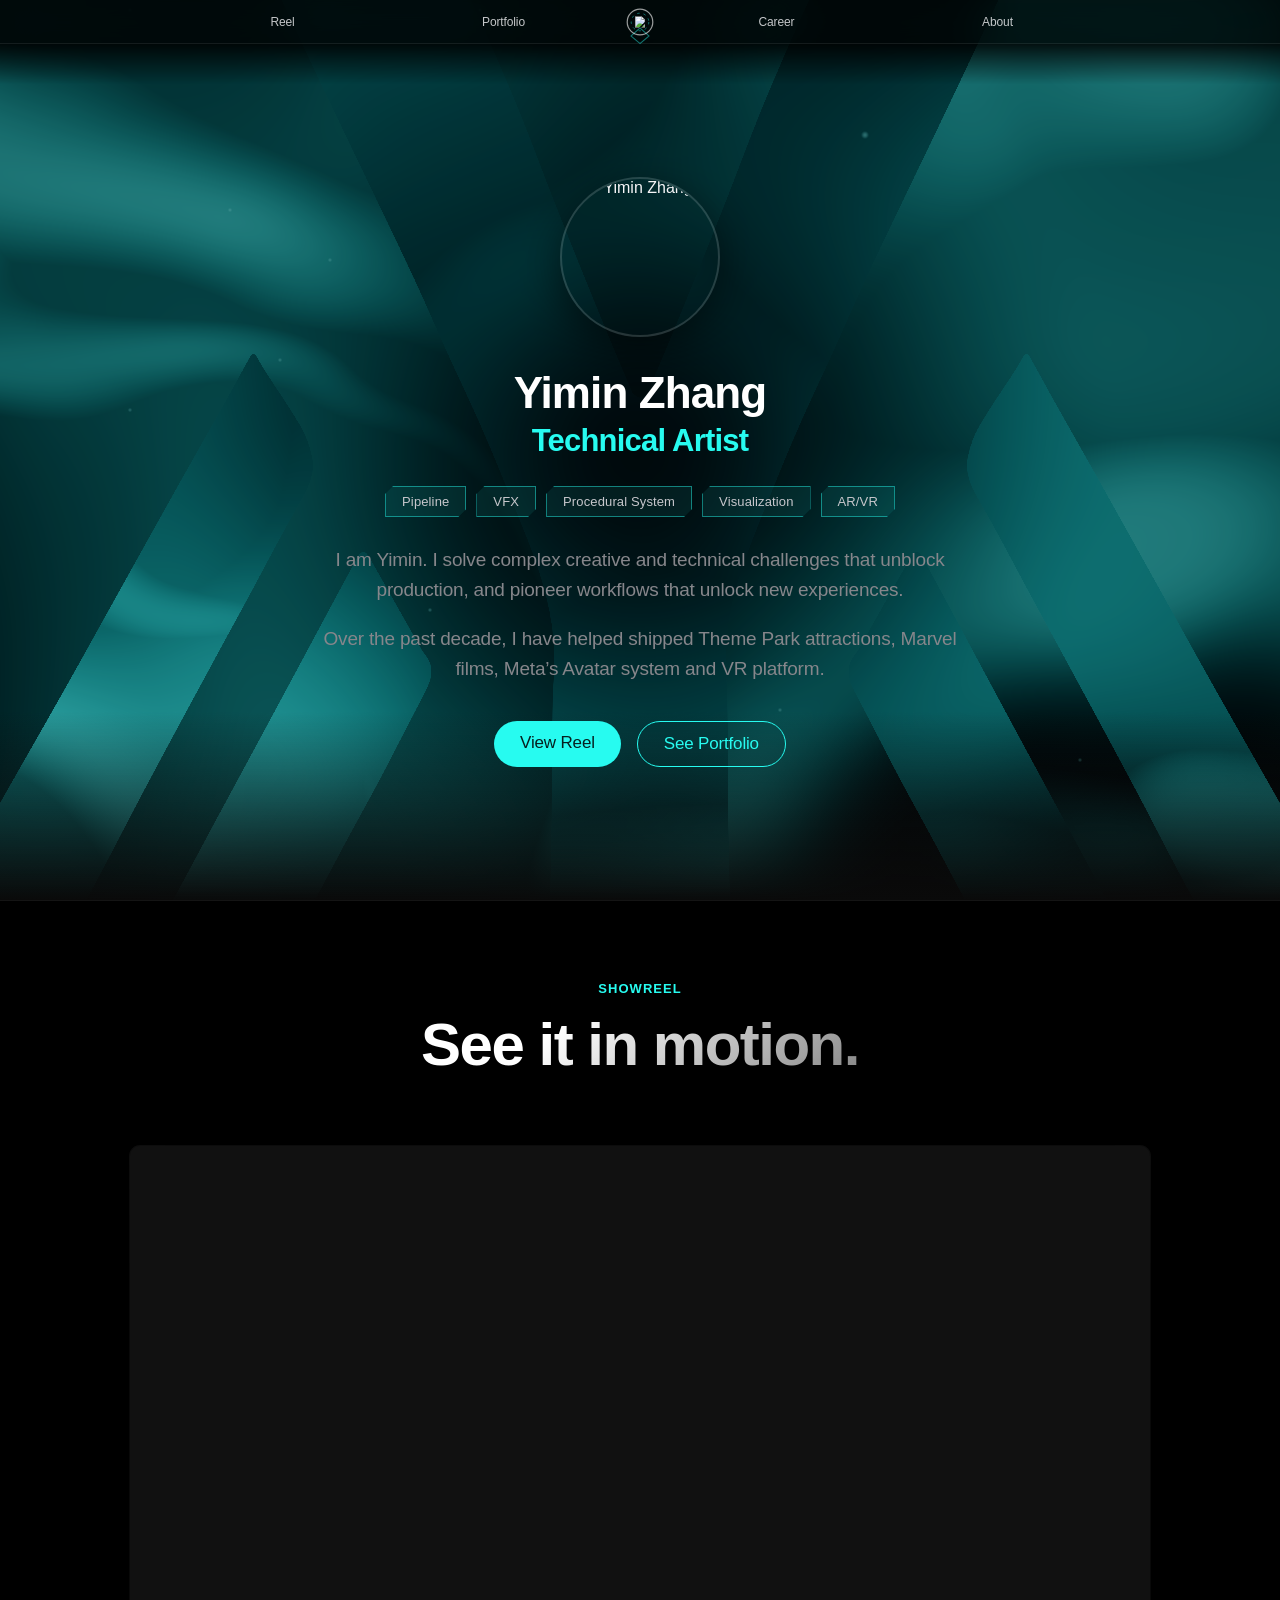
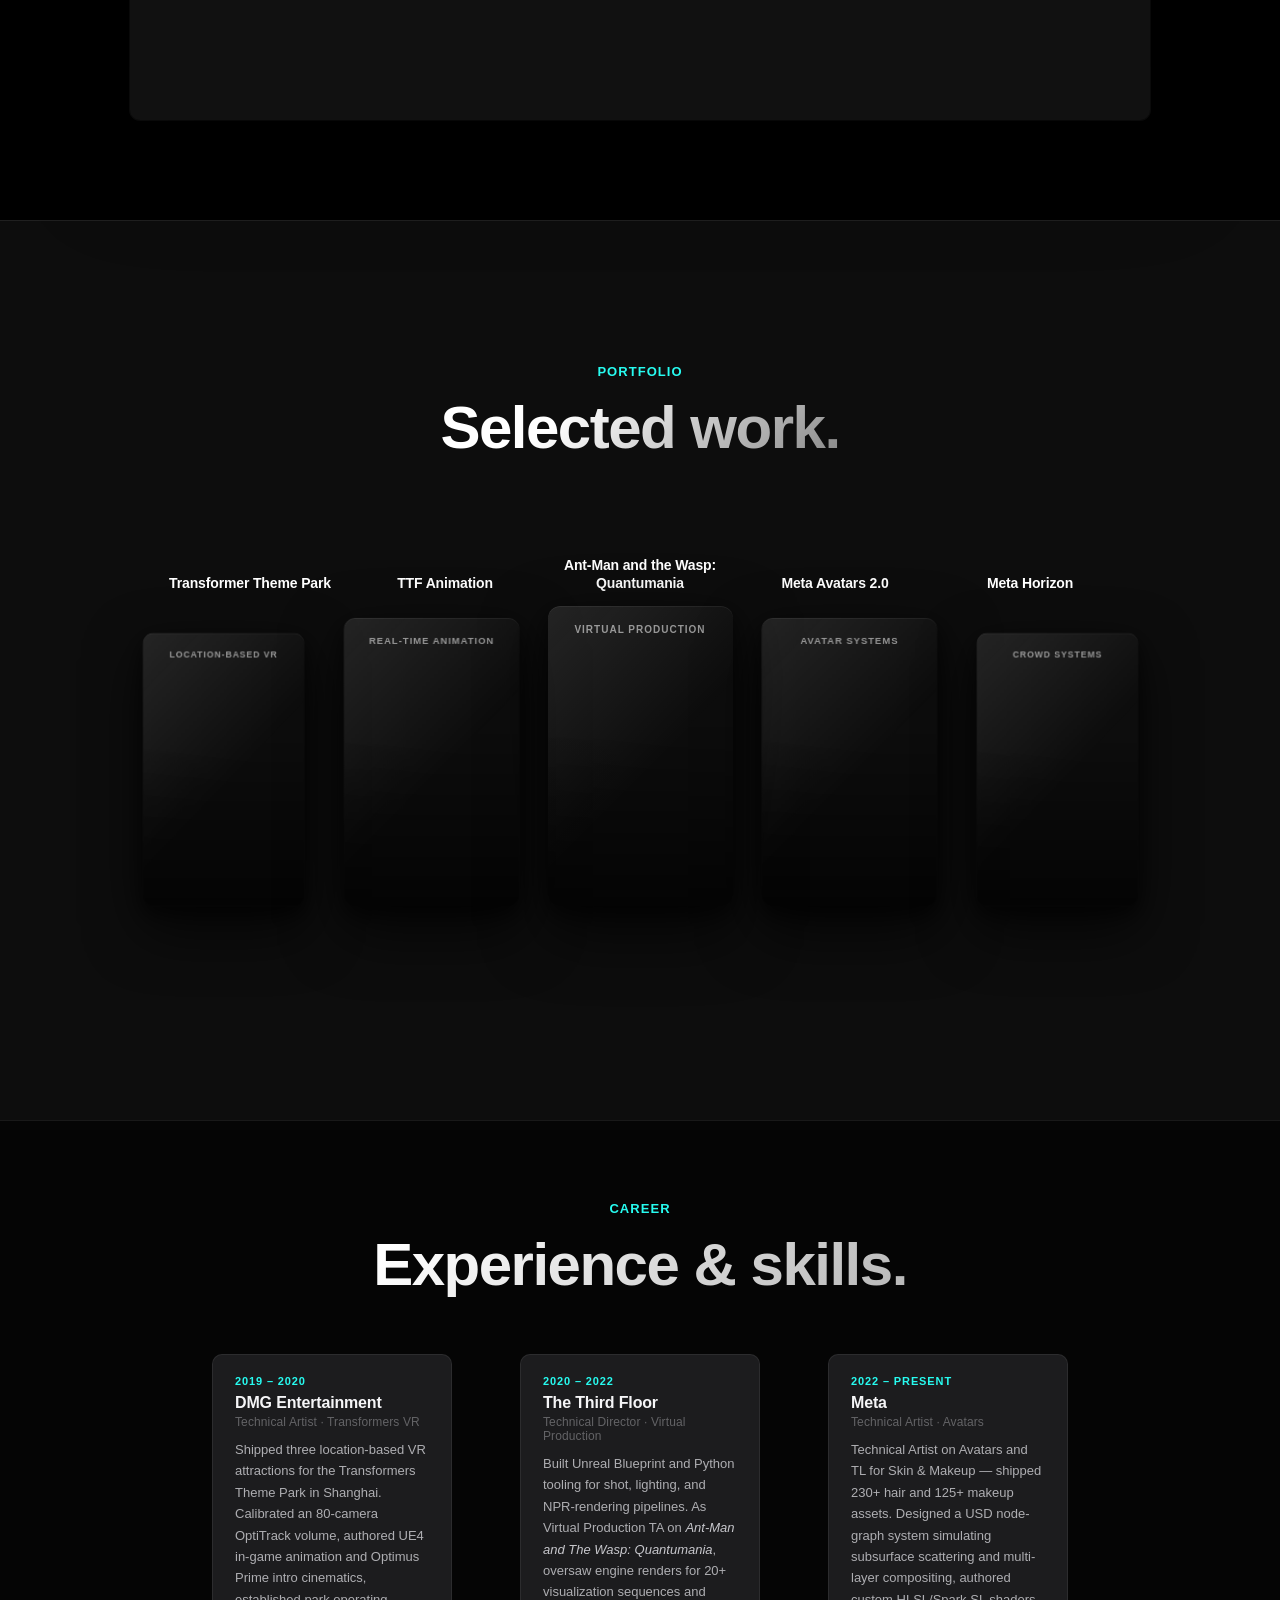
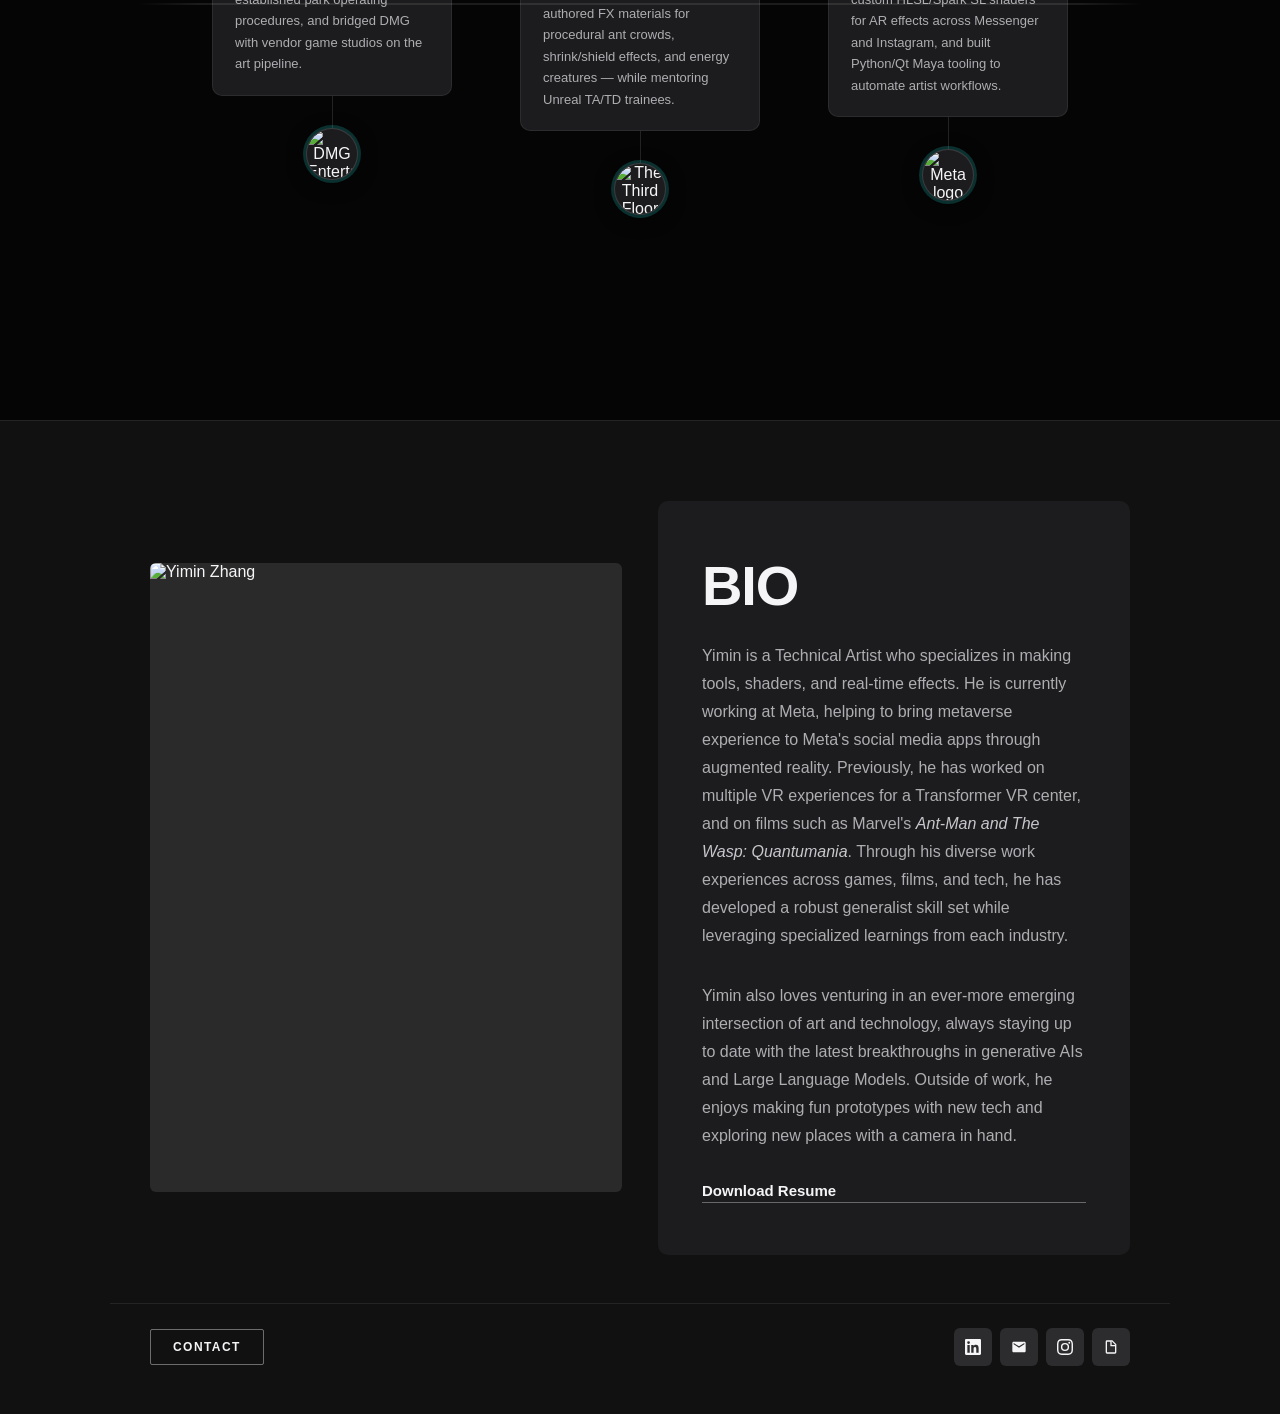
==== commit 01ccd4b1: "Optimize portfolio thumbnails: PNG -> JPEG (9.5MB -> 1.4MB) Convert the five 1080x1620 project thumb" ====
--- a/index.html
+++ b/index.html
@@ -134,7 +134,7 @@
           <a class="proj-card" href="projects/transformer-theme-park.html" aria-label="Open Transformer Theme Park"
             style="
               --ry: 16deg; --tx: -28px; --sc: 0.91;
-              --bg: url('https://cdn.jsdelivr.net/gh/creativeelf/yiminfx-redesign@main/images/thumbnails/1_project.png');
+              --bg: url('https://cdn.jsdelivr.net/gh/creativeelf/yiminfx-redesign@main/images/thumbnails/1_project.jpg');
             ">
             <div class="card-shine"></div>
             <div class="card-content">
@@ -150,7 +150,7 @@
           <a class="proj-card" href="projects/ttf-animation.html" aria-label="Open TTF Animation"
             style="
               --ry: 8deg; --tx: -14px; --sc: 0.96;
-              --bg: url('https://cdn.jsdelivr.net/gh/creativeelf/yiminfx-redesign@main/images/thumbnails/2_project.png');
+              --bg: url('https://cdn.jsdelivr.net/gh/creativeelf/yiminfx-redesign@main/images/thumbnails/2_project.jpg');
             ">
             <div class="card-shine"></div>
             <div class="card-content">
@@ -166,7 +166,7 @@
           <a class="proj-card" href="projects/ant-man-quantumania.html" aria-label="Open Ant-Man and the Wasp: Quantumania"
             style="
               --ry: 0deg; --tx: 0px; --sc: 1;
-              --bg: url('https://cdn.jsdelivr.net/gh/creativeelf/yiminfx-redesign@main/images/thumbnails/3_project.png');
+              --bg: url('https://cdn.jsdelivr.net/gh/creativeelf/yiminfx-redesign@main/images/thumbnails/3_project.jpg');
             ">
             <div class="card-shine"></div>
             <div class="card-content">
@@ -182,7 +182,7 @@
           <a class="proj-card" href="projects/meta-avatars.html" aria-label="Open Meta Avatars 2.0"
             style="
               --ry: -8deg; --tx: 14px; --sc: 0.96;
-              --bg: url('https://cdn.jsdelivr.net/gh/creativeelf/yiminfx-redesign@main/images/thumbnails/4_project.png');
+              --bg: url('https://cdn.jsdelivr.net/gh/creativeelf/yiminfx-redesign@main/images/thumbnails/4_project.jpg');
             ">
             <div class="card-shine"></div>
             <div class="card-content">
@@ -198,7 +198,7 @@
           <a class="proj-card" href="projects/meta-horizon.html" aria-label="Open Meta Horizon"
             style="
               --ry: -16deg; --tx: 28px; --sc: 0.91;
-              --bg: url('https://cdn.jsdelivr.net/gh/creativeelf/yiminfx-redesign@main/images/thumbnails/5_project.png');
+              --bg: url('https://cdn.jsdelivr.net/gh/creativeelf/yiminfx-redesign@main/images/thumbnails/5_project.jpg');
             ">
             <div class="card-shine"></div>
             <div class="card-content">
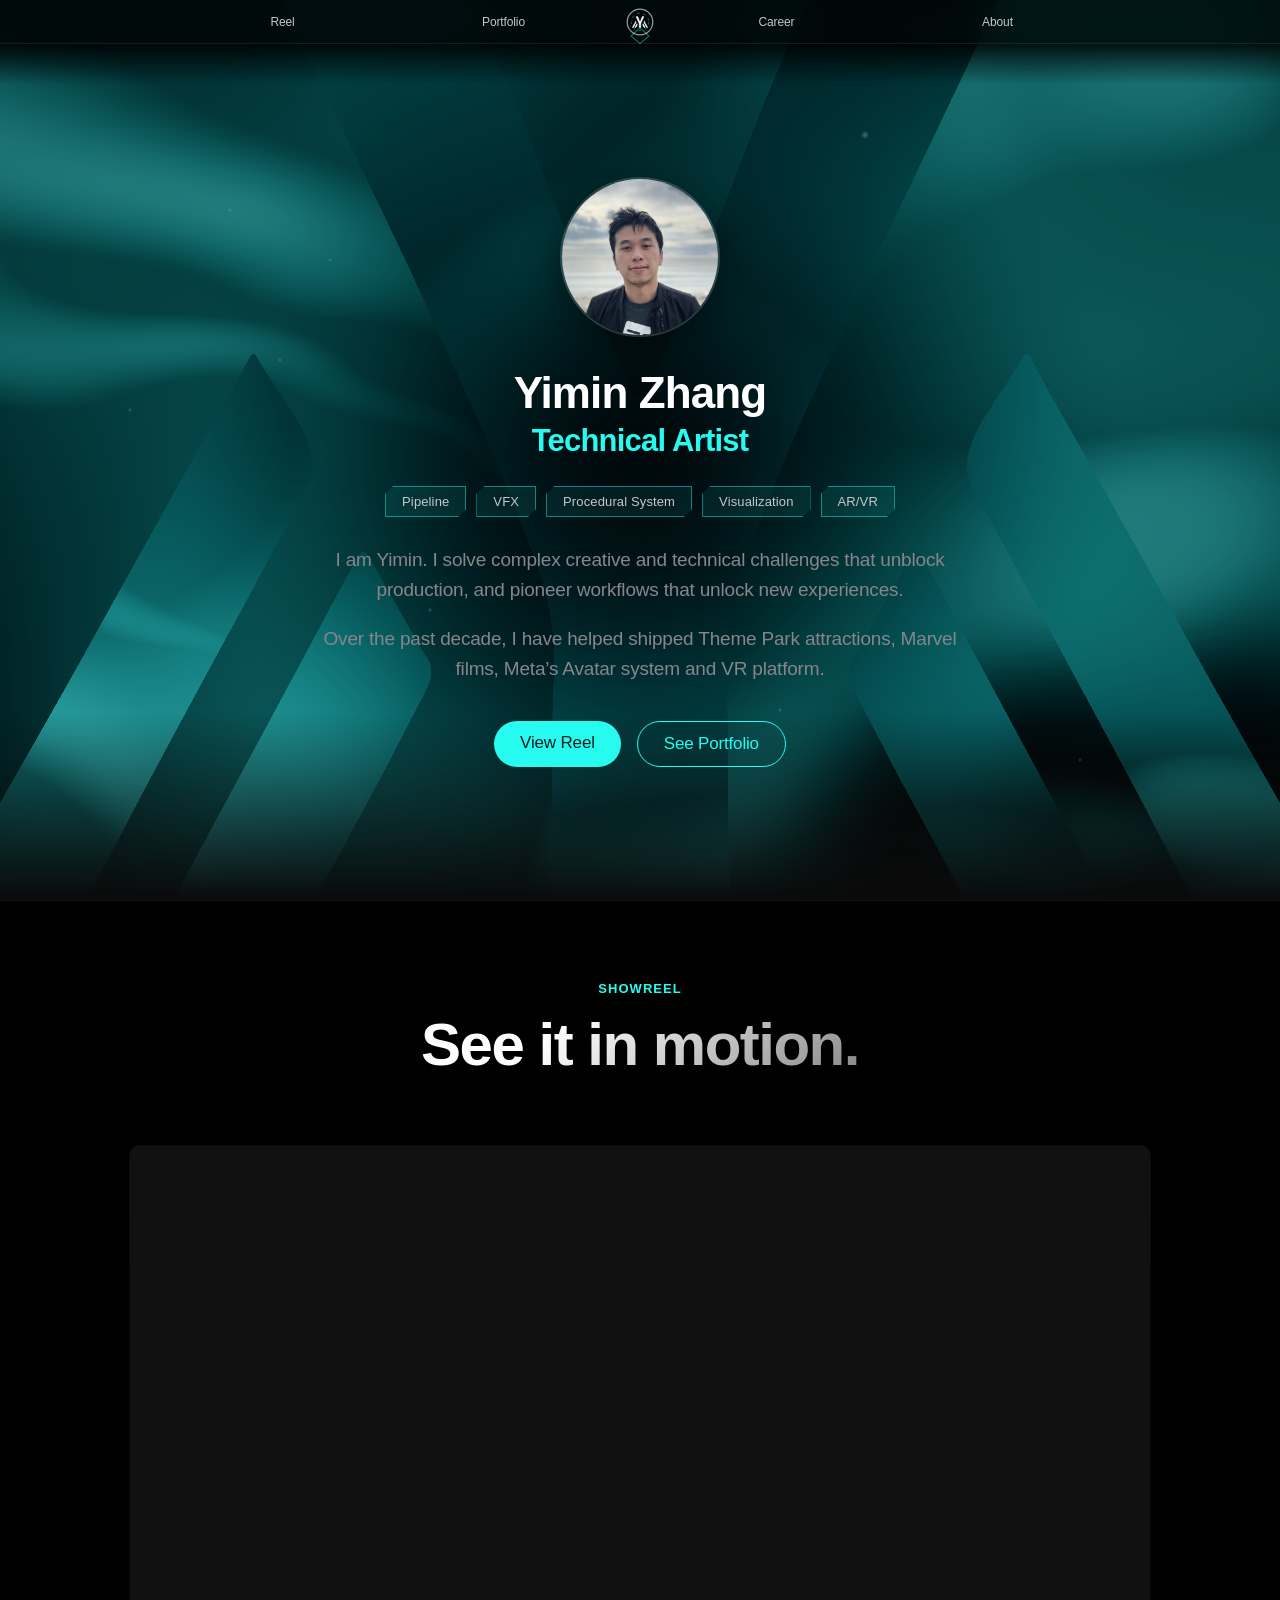
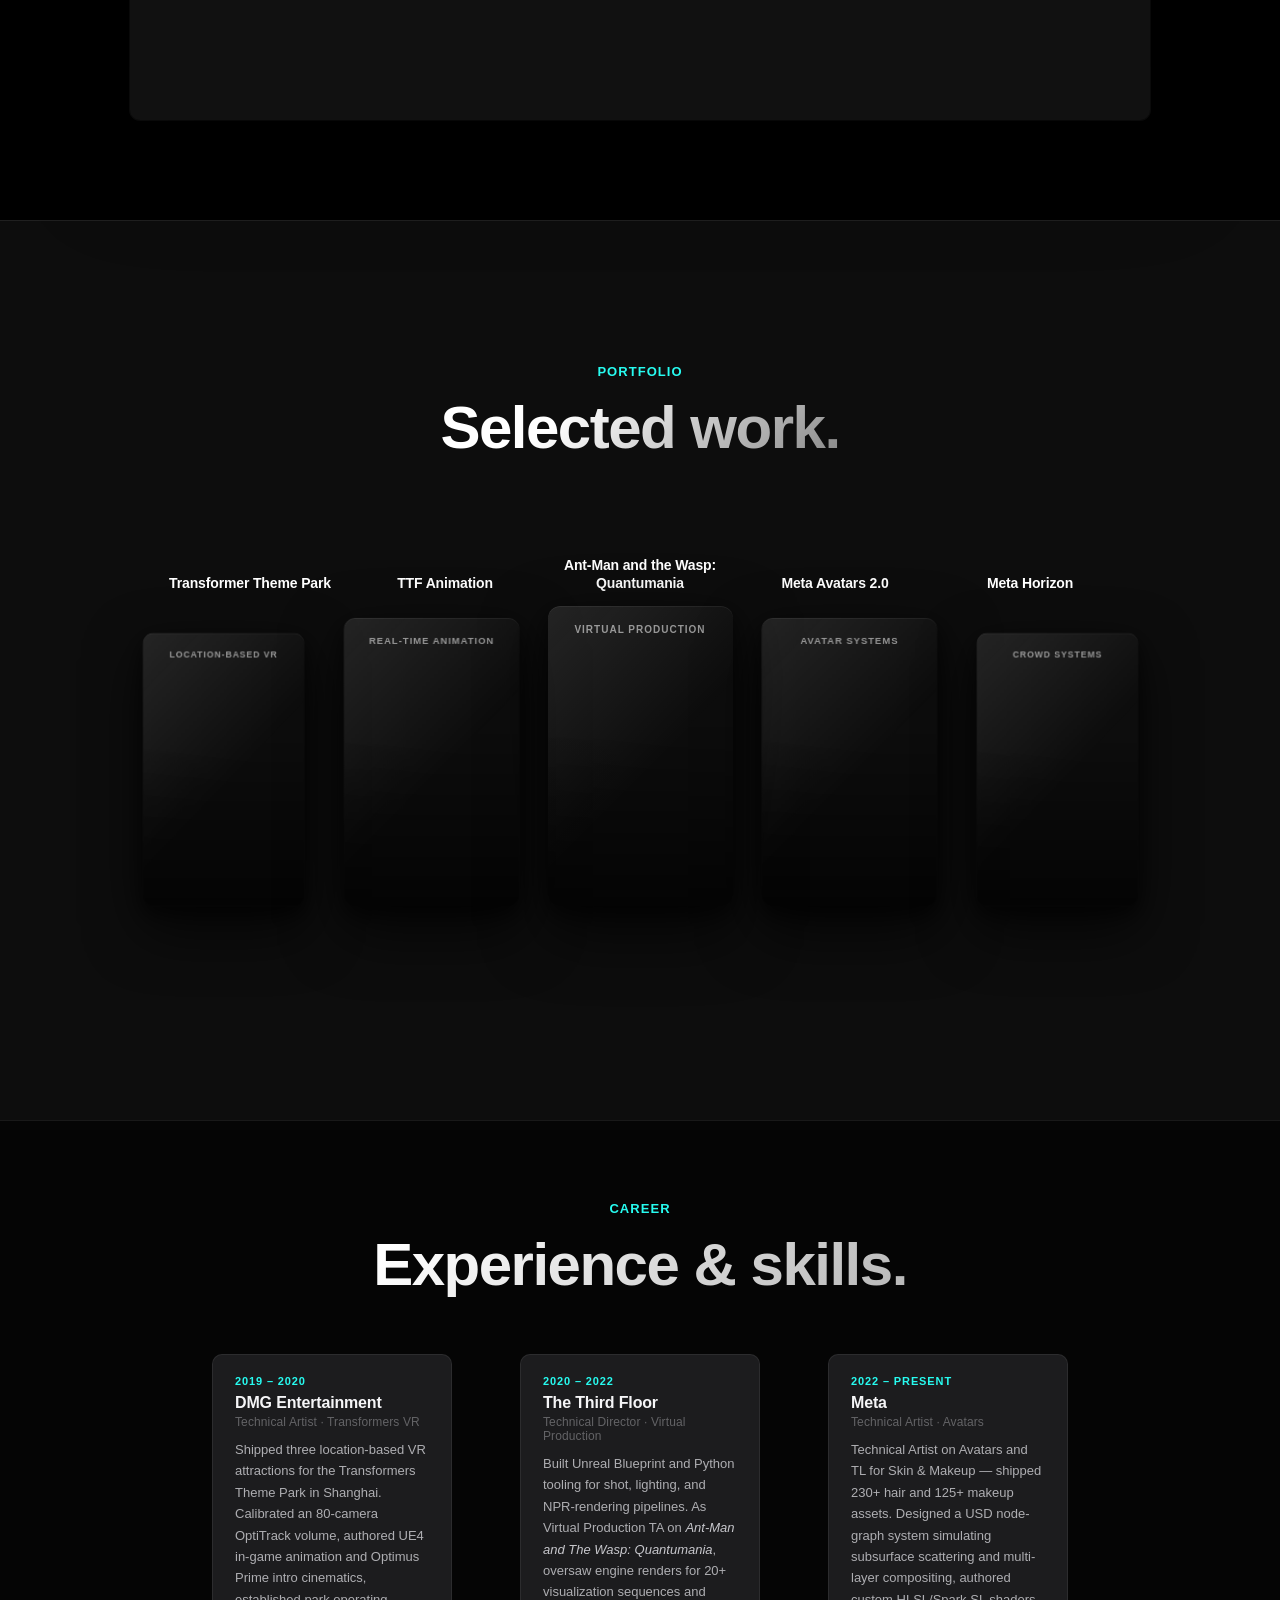
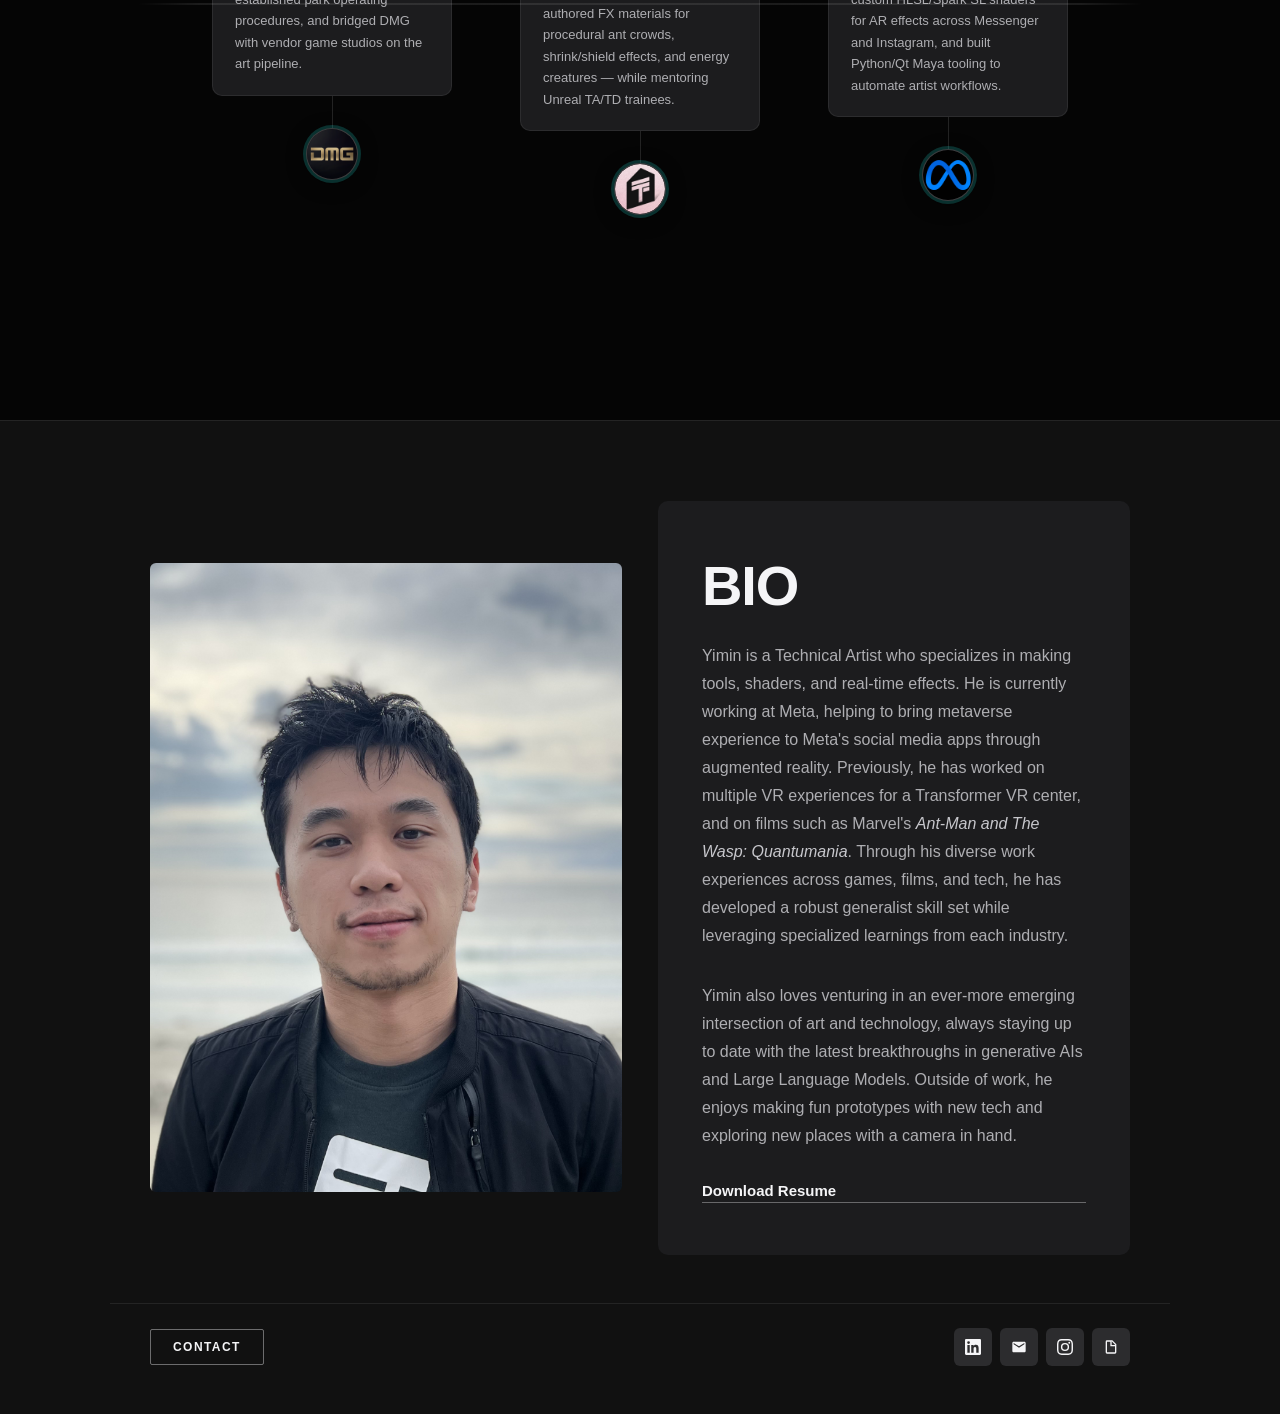
==== commit 4e154d0f: "Serve images from Netlify via relative paths (drop jsDelivr CDN) Revert all image references from th" ====
--- a/index.html
+++ b/index.html
@@ -4,9 +4,9 @@
   <meta charset="UTF-8" />
   <meta name="viewport" content="width=device-width, initial-scale=1.0" />
   <title>Yimin Zhang — Technical Artist</title>
-  <link rel="icon" type="image/png" sizes="32x32" href="https://cdn.jsdelivr.net/gh/creativeelf/yiminfx-redesign@main/images/favicon-32.png" />
-  <link rel="icon" type="image/png" sizes="512x512" href="https://cdn.jsdelivr.net/gh/creativeelf/yiminfx-redesign@main/images/favicon.png" />
-  <link rel="apple-touch-icon" sizes="180x180" href="https://cdn.jsdelivr.net/gh/creativeelf/yiminfx-redesign@main/images/apple-touch-icon.png" />
+  <link rel="icon" type="image/png" sizes="32x32" href="images/favicon-32.png" />
+  <link rel="icon" type="image/png" sizes="512x512" href="images/favicon.png" />
+  <link rel="apple-touch-icon" sizes="180x180" href="images/apple-touch-icon.png" />
   <link rel="stylesheet" href="assets/site.css" />
 </head>
 <body>
@@ -66,7 +66,7 @@
                   stroke="rgba(39,251,240,0.55)" stroke-width="1"
                   stroke-dasharray="3 5"/>
           <!-- Y logo mark -->
-          <image href="https://cdn.jsdelivr.net/gh/creativeelf/yiminfx-redesign@main/images/yimin_logo_white.png" x="10" y="12.9"
+          <image href="images/yimin_logo_white.png" x="10" y="12.9"
                  width="20" height="14.3" preserveAspectRatio="xMidYMid meet"/>
         </svg>
       </a>
@@ -89,7 +89,7 @@
 
   <section class="hero">
     <div class="hero-photo">
-      <img src="https://cdn.jsdelivr.net/gh/creativeelf/yiminfx-redesign@main/images/profile.png" alt="Yimin Zhang">
+      <img src="images/profile.png" alt="Yimin Zhang">
     </div>
     <p class="hero-name">Yimin Zhang</p>
     <h1 class="hero-headline hero-headline-blue">Technical Artist</h1>
@@ -134,7 +134,7 @@
           <a class="proj-card" href="projects/transformer-theme-park.html" aria-label="Open Transformer Theme Park"
             style="
               --ry: 16deg; --tx: -28px; --sc: 0.91;
-              --bg: url('https://cdn.jsdelivr.net/gh/creativeelf/yiminfx-redesign@main/images/thumbnails/1_project.jpg');
+              --bg: url('images/thumbnails/1_project.jpg');
             ">
             <div class="card-shine"></div>
             <div class="card-content">
@@ -150,7 +150,7 @@
           <a class="proj-card" href="projects/ttf-animation.html" aria-label="Open TTF Animation"
             style="
               --ry: 8deg; --tx: -14px; --sc: 0.96;
-              --bg: url('https://cdn.jsdelivr.net/gh/creativeelf/yiminfx-redesign@main/images/thumbnails/2_project.jpg');
+              --bg: url('images/thumbnails/2_project.jpg');
             ">
             <div class="card-shine"></div>
             <div class="card-content">
@@ -166,7 +166,7 @@
           <a class="proj-card" href="projects/ant-man-quantumania.html" aria-label="Open Ant-Man and the Wasp: Quantumania"
             style="
               --ry: 0deg; --tx: 0px; --sc: 1;
-              --bg: url('https://cdn.jsdelivr.net/gh/creativeelf/yiminfx-redesign@main/images/thumbnails/3_project.jpg');
+              --bg: url('images/thumbnails/3_project.jpg');
             ">
             <div class="card-shine"></div>
             <div class="card-content">
@@ -182,7 +182,7 @@
           <a class="proj-card" href="projects/meta-avatars.html" aria-label="Open Meta Avatars 2.0"
             style="
               --ry: -8deg; --tx: 14px; --sc: 0.96;
-              --bg: url('https://cdn.jsdelivr.net/gh/creativeelf/yiminfx-redesign@main/images/thumbnails/4_project.jpg');
+              --bg: url('images/thumbnails/4_project.jpg');
             ">
             <div class="card-shine"></div>
             <div class="card-content">
@@ -198,7 +198,7 @@
           <a class="proj-card" href="projects/meta-horizon.html" aria-label="Open Meta Horizon"
             style="
               --ry: -16deg; --tx: 28px; --sc: 0.91;
-              --bg: url('https://cdn.jsdelivr.net/gh/creativeelf/yiminfx-redesign@main/images/thumbnails/5_project.jpg');
+              --bg: url('images/thumbnails/5_project.jpg');
             ">
             <div class="card-shine"></div>
             <div class="card-content">
@@ -231,7 +231,7 @@
             </div>
             <div class="tl-stem"></div>
           </div>
-          <div class="tl-logo"><img src="https://cdn.jsdelivr.net/gh/creativeelf/yiminfx-redesign@main/images/company/1_logo.png" alt="DMG Entertainment logo"></div>
+          <div class="tl-logo"><img src="images/company/1_logo.png" alt="DMG Entertainment logo"></div>
           <div class="tl-half bottom"></div>
         </div>
 
@@ -246,7 +246,7 @@
             </div>
             <div class="tl-stem"></div>
           </div>
-          <div class="tl-logo"><img src="https://cdn.jsdelivr.net/gh/creativeelf/yiminfx-redesign@main/images/company/2_logo.png" alt="The Third Floor logo"></div>
+          <div class="tl-logo"><img src="images/company/2_logo.png" alt="The Third Floor logo"></div>
           <div class="tl-half bottom"></div>
         </div>
 
@@ -261,7 +261,7 @@
             </div>
             <div class="tl-stem"></div>
           </div>
-          <div class="tl-logo"><img src="https://cdn.jsdelivr.net/gh/creativeelf/yiminfx-redesign@main/images/company/3_logo.png" alt="Meta logo"></div>
+          <div class="tl-logo"><img src="images/company/3_logo.png" alt="Meta logo"></div>
           <div class="tl-half bottom"></div>
         </div>
 
@@ -273,7 +273,7 @@
     <div class="about-inner">
 
       <div class="about-photo">
-        <img src="https://cdn.jsdelivr.net/gh/creativeelf/yiminfx-redesign@main/images/profile.png" alt="Yimin Zhang">
+        <img src="images/profile.png" alt="Yimin Zhang">
       </div>
 
       <div class="about-card">
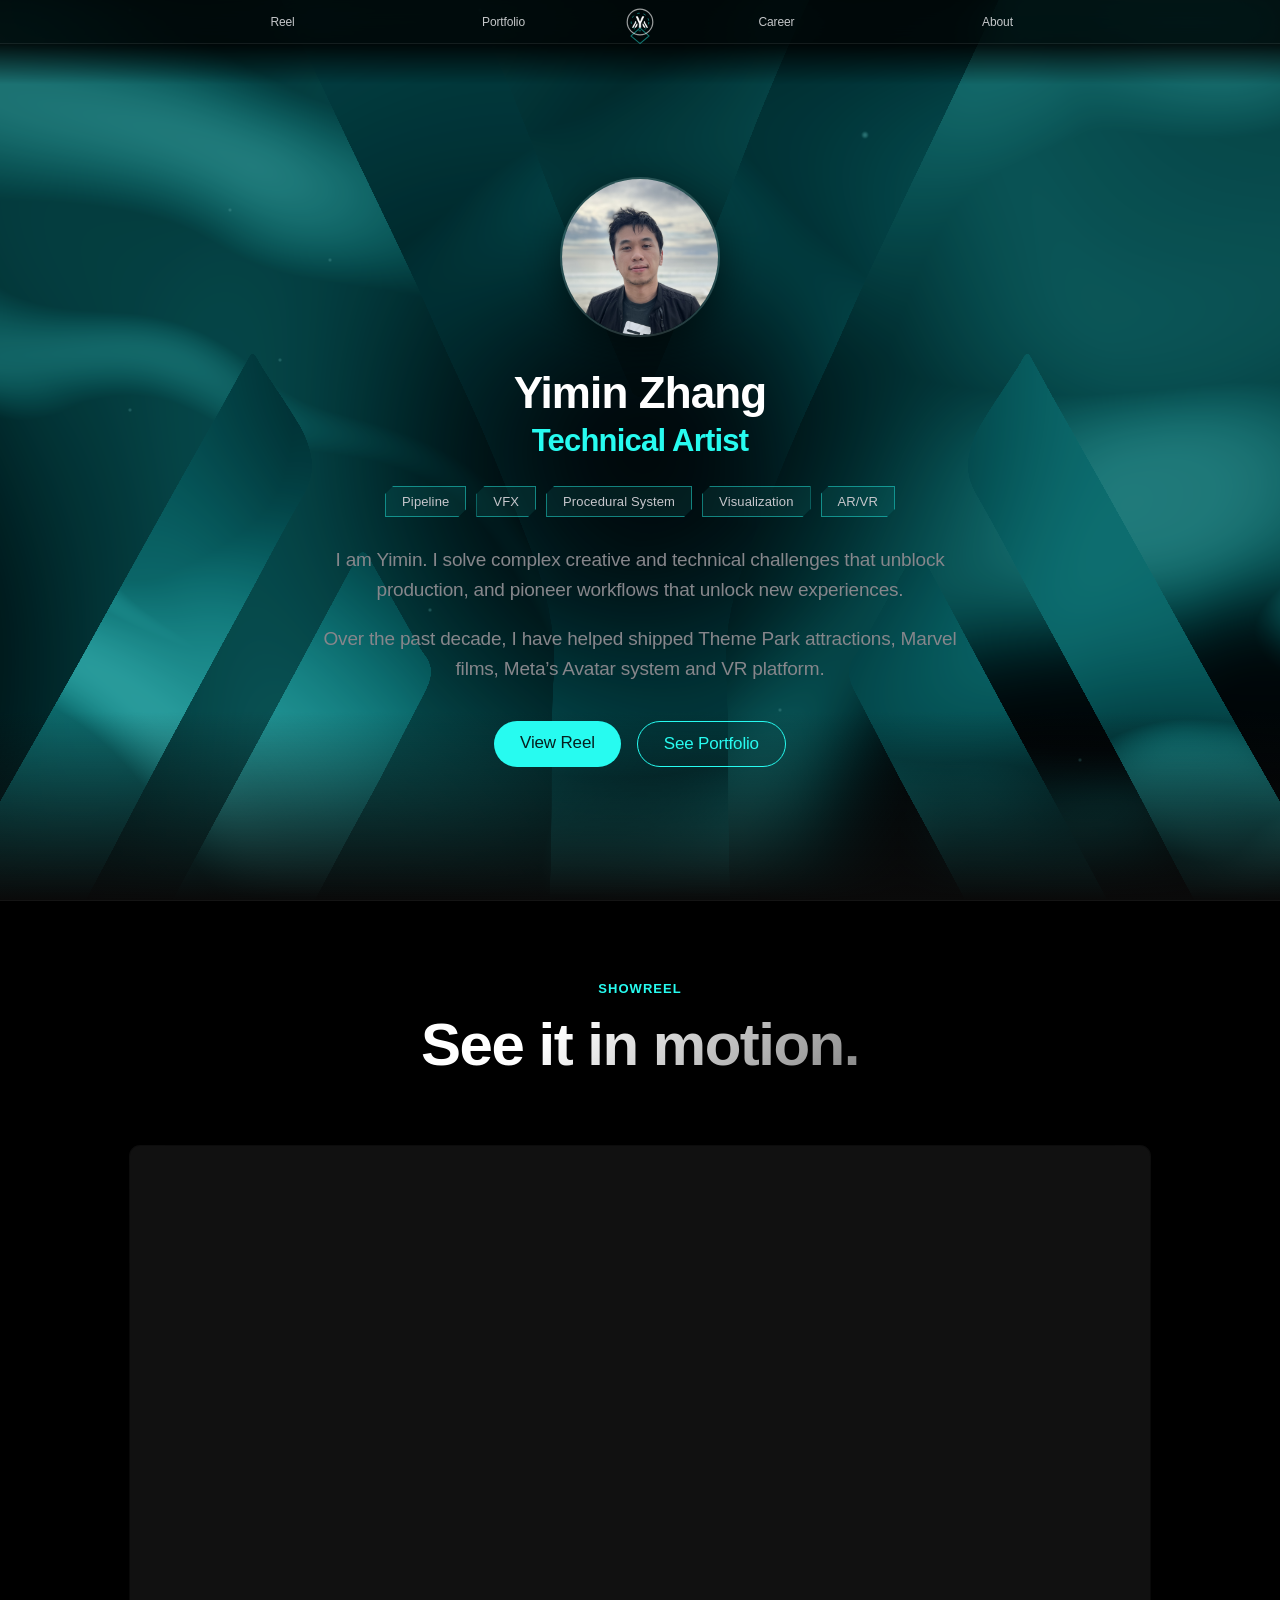
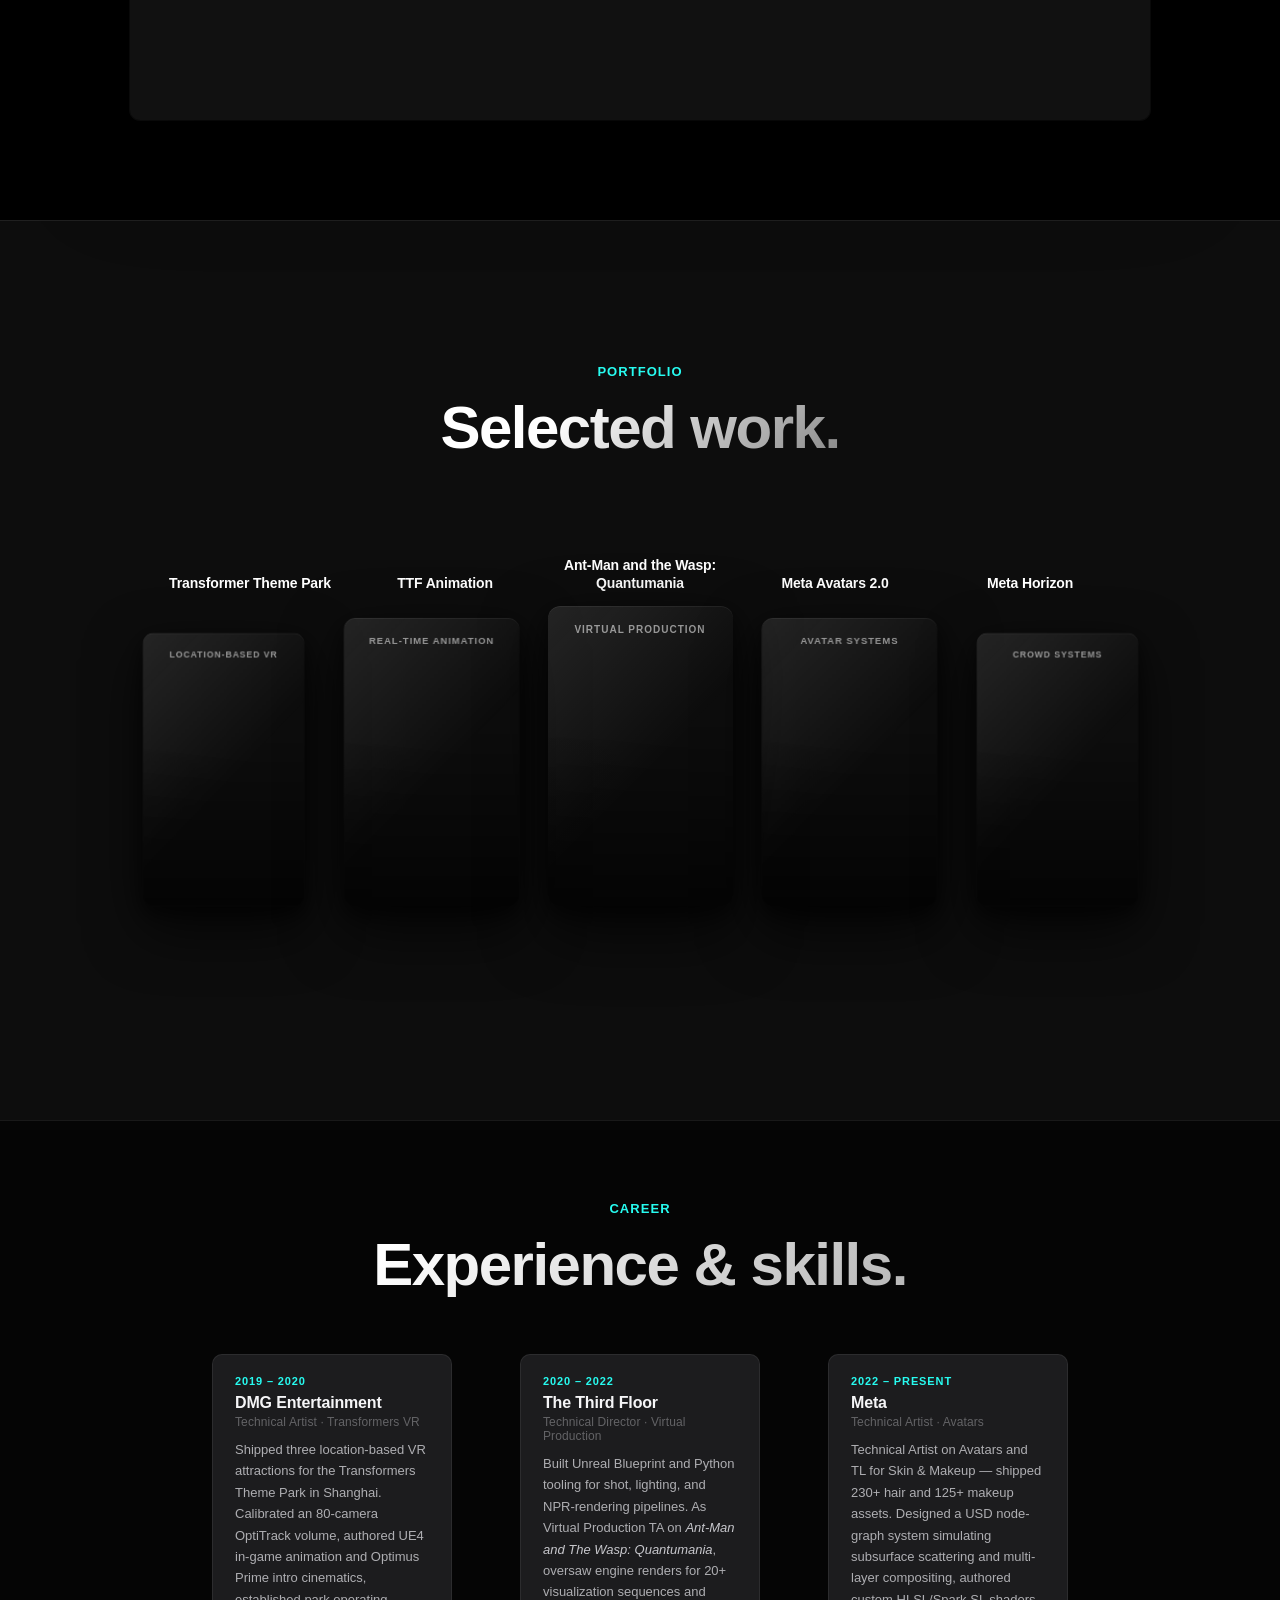
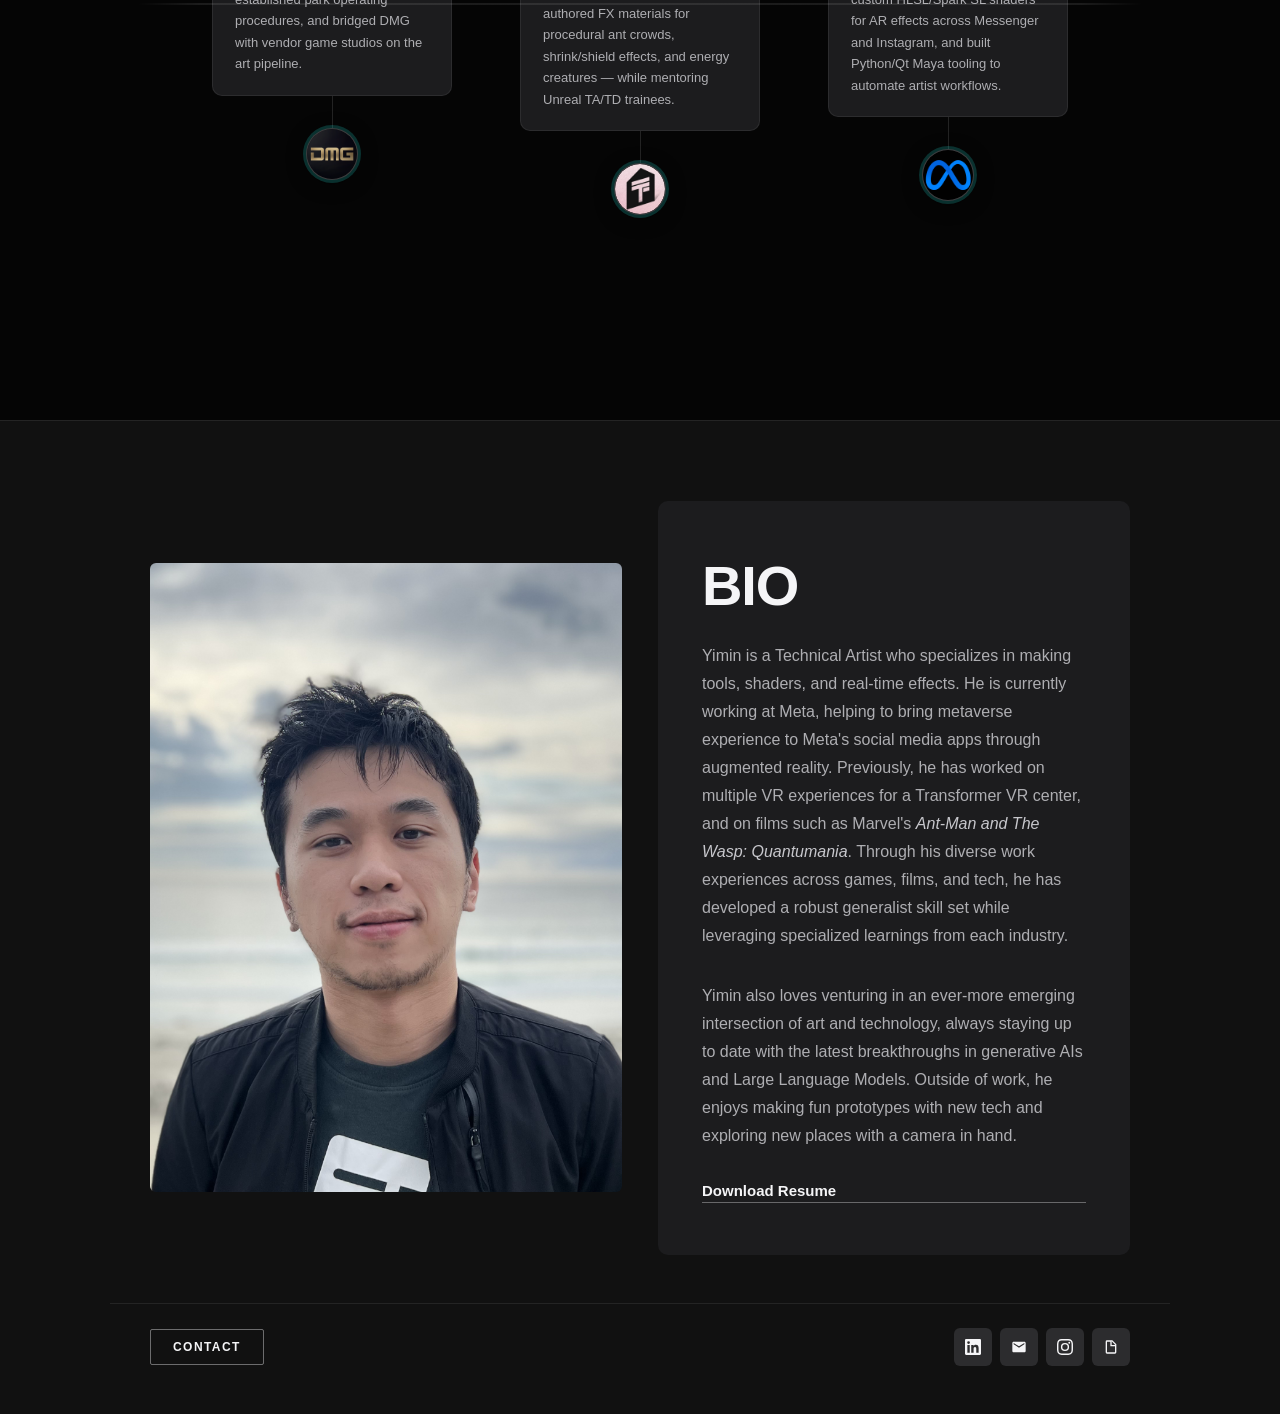
==== commit 95d32ab4: "Use unquoted url() in inline styles to survive Netlify HTML minify Netlify's HTML minification rewro" ====
--- a/index.html
+++ b/index.html
@@ -134,7 +134,7 @@
           <a class="proj-card" href="projects/transformer-theme-park.html" aria-label="Open Transformer Theme Park"
             style="
               --ry: 16deg; --tx: -28px; --sc: 0.91;
-              --bg: url('images/thumbnails/1_project.jpg');
+              --bg: url(images/thumbnails/1_project.jpg);
             ">
             <div class="card-shine"></div>
             <div class="card-content">
@@ -150,7 +150,7 @@
           <a class="proj-card" href="projects/ttf-animation.html" aria-label="Open TTF Animation"
             style="
               --ry: 8deg; --tx: -14px; --sc: 0.96;
-              --bg: url('images/thumbnails/2_project.jpg');
+              --bg: url(images/thumbnails/2_project.jpg);
             ">
             <div class="card-shine"></div>
             <div class="card-content">
@@ -166,7 +166,7 @@
           <a class="proj-card" href="projects/ant-man-quantumania.html" aria-label="Open Ant-Man and the Wasp: Quantumania"
             style="
               --ry: 0deg; --tx: 0px; --sc: 1;
-              --bg: url('images/thumbnails/3_project.jpg');
+              --bg: url(images/thumbnails/3_project.jpg);
             ">
             <div class="card-shine"></div>
             <div class="card-content">
@@ -182,7 +182,7 @@
           <a class="proj-card" href="projects/meta-avatars.html" aria-label="Open Meta Avatars 2.0"
             style="
               --ry: -8deg; --tx: 14px; --sc: 0.96;
-              --bg: url('images/thumbnails/4_project.jpg');
+              --bg: url(images/thumbnails/4_project.jpg);
             ">
             <div class="card-shine"></div>
             <div class="card-content">
@@ -198,7 +198,7 @@
           <a class="proj-card" href="projects/meta-horizon.html" aria-label="Open Meta Horizon"
             style="
               --ry: -16deg; --tx: 28px; --sc: 0.91;
-              --bg: url('images/thumbnails/5_project.jpg');
+              --bg: url(images/thumbnails/5_project.jpg);
             ">
             <div class="card-shine"></div>
             <div class="card-content">
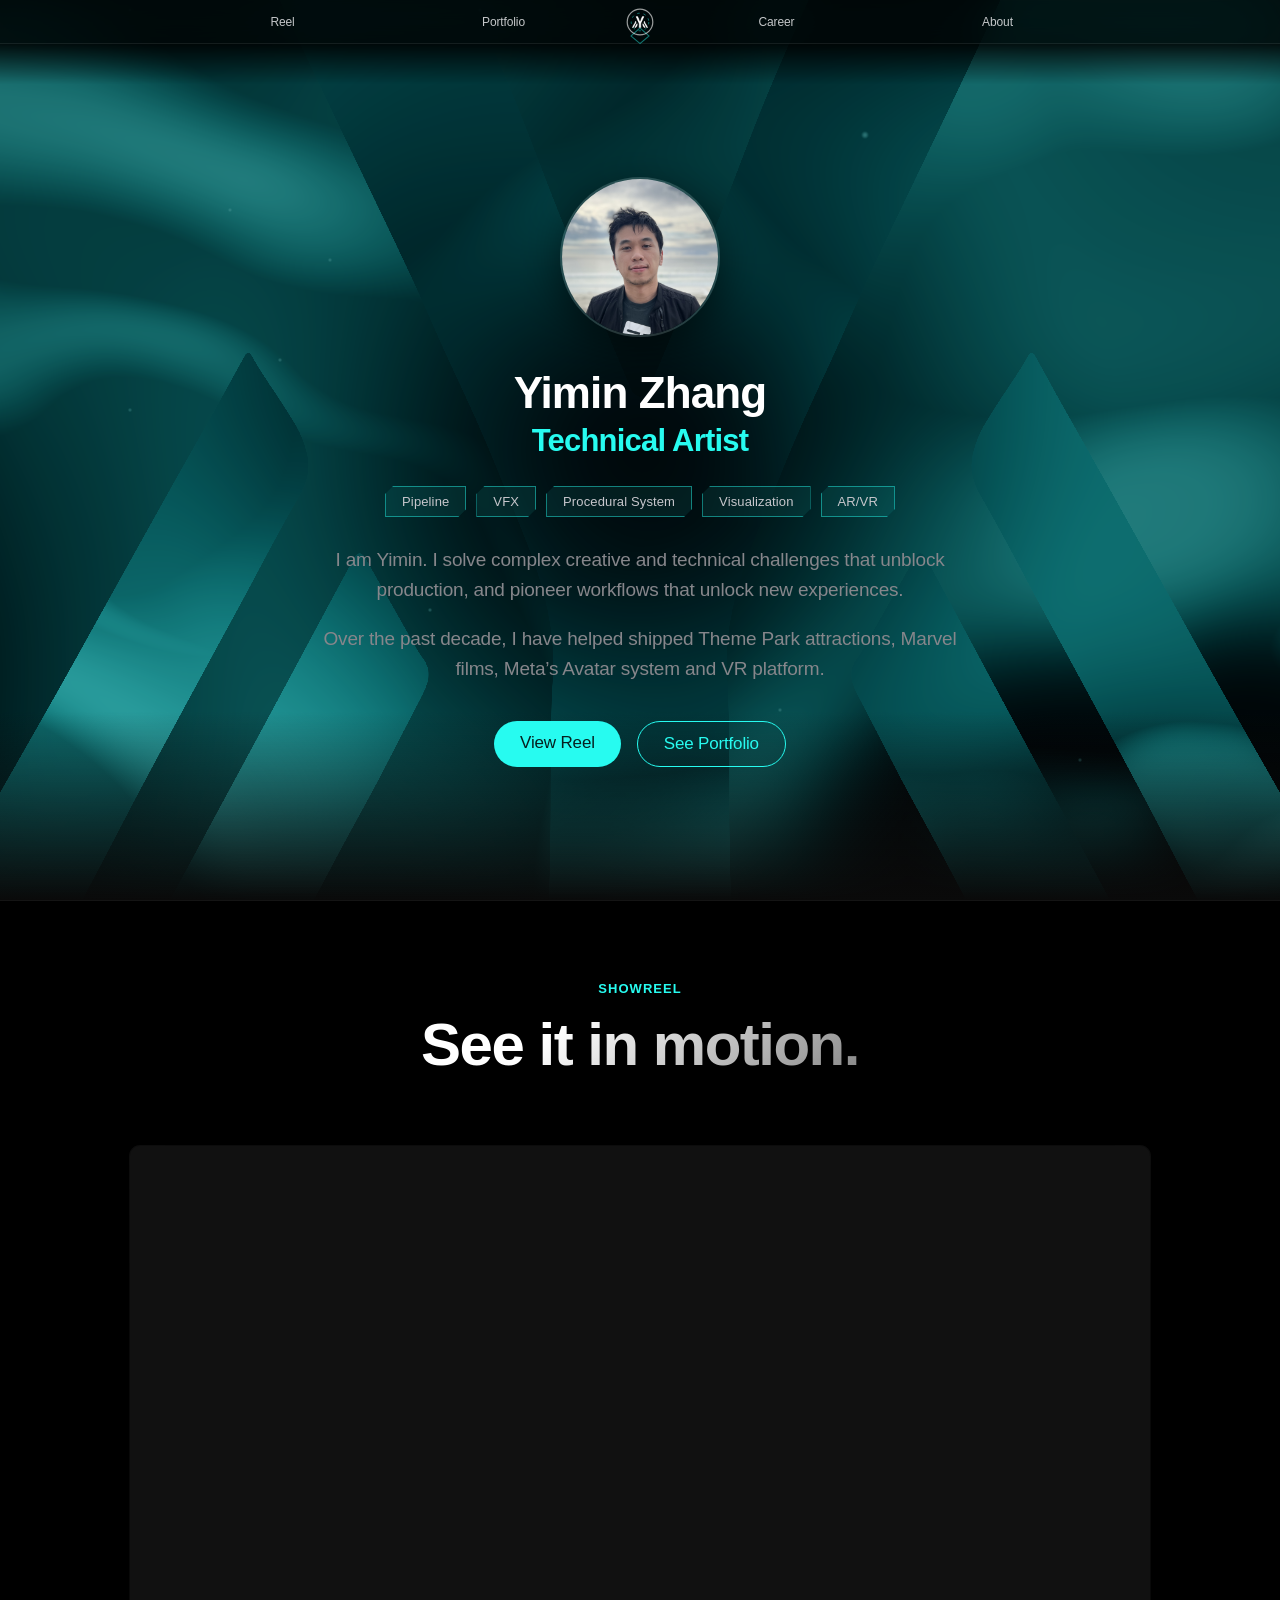
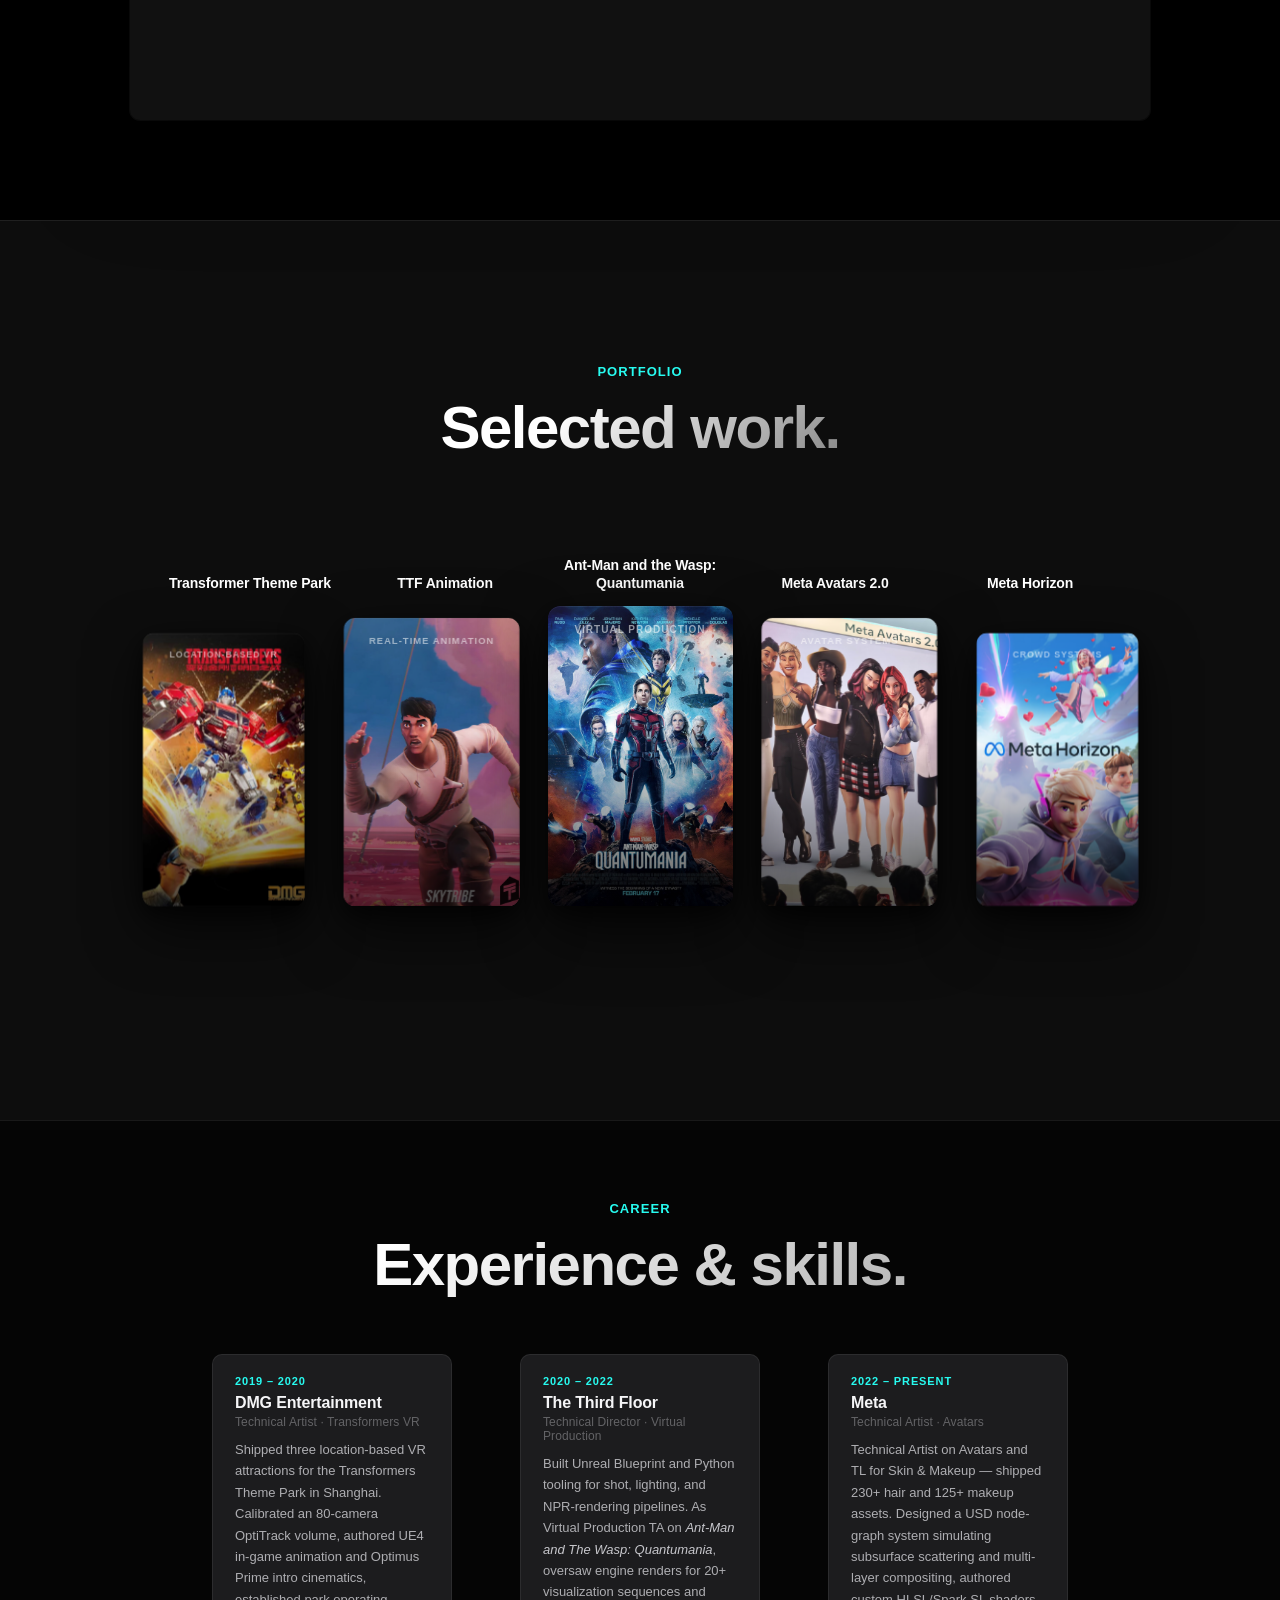
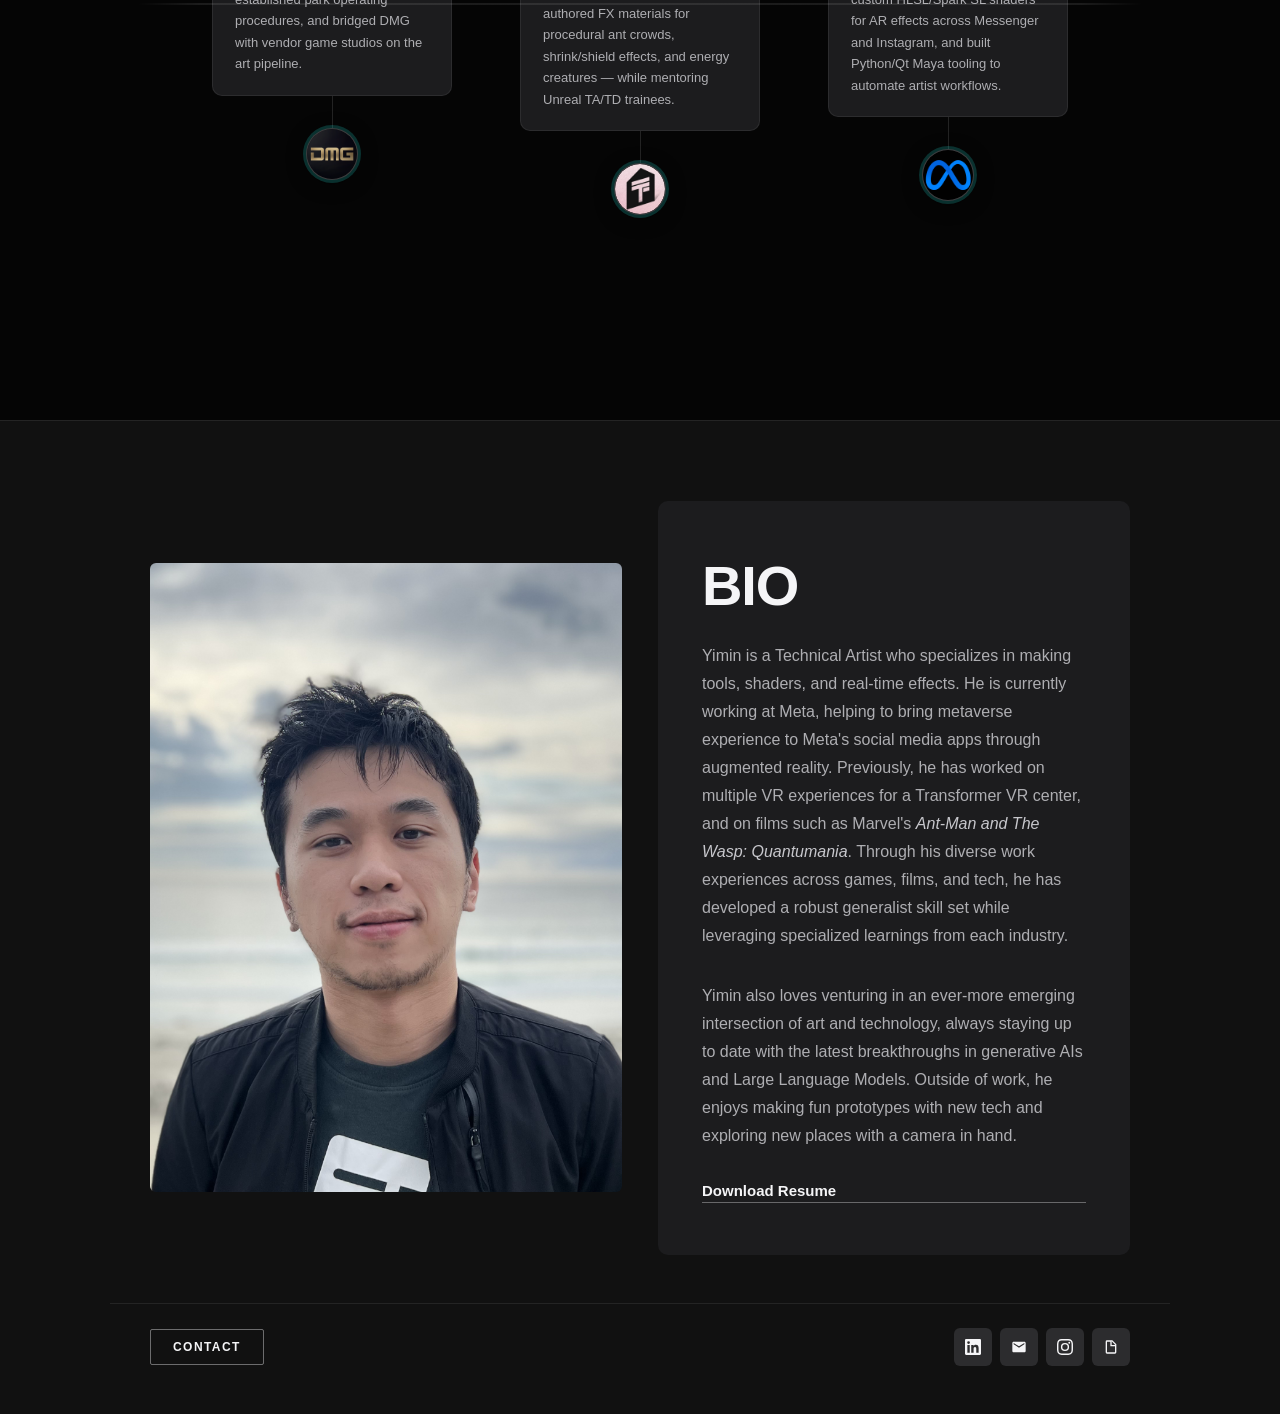
==== commit dfaad4ba: "Use absolute /images/ paths so CSS var() backgrounds resolve correctly Relative url() values inside " ====
--- a/index.html
+++ b/index.html
@@ -4,9 +4,9 @@
   <meta charset="UTF-8" />
   <meta name="viewport" content="width=device-width, initial-scale=1.0" />
   <title>Yimin Zhang — Technical Artist</title>
-  <link rel="icon" type="image/png" sizes="32x32" href="images/favicon-32.png" />
-  <link rel="icon" type="image/png" sizes="512x512" href="images/favicon.png" />
-  <link rel="apple-touch-icon" sizes="180x180" href="images/apple-touch-icon.png" />
+  <link rel="icon" type="image/png" sizes="32x32" href="/images/favicon-32.png" />
+  <link rel="icon" type="image/png" sizes="512x512" href="/images/favicon.png" />
+  <link rel="apple-touch-icon" sizes="180x180" href="/images/apple-touch-icon.png" />
   <link rel="stylesheet" href="assets/site.css" />
 </head>
 <body>
@@ -66,7 +66,7 @@
                   stroke="rgba(39,251,240,0.55)" stroke-width="1"
                   stroke-dasharray="3 5"/>
           <!-- Y logo mark -->
-          <image href="images/yimin_logo_white.png" x="10" y="12.9"
+          <image href="/images/yimin_logo_white.png" x="10" y="12.9"
                  width="20" height="14.3" preserveAspectRatio="xMidYMid meet"/>
         </svg>
       </a>
@@ -89,7 +89,7 @@
 
   <section class="hero">
     <div class="hero-photo">
-      <img src="images/profile.png" alt="Yimin Zhang">
+      <img src="/images/profile.png" alt="Yimin Zhang">
     </div>
     <p class="hero-name">Yimin Zhang</p>
     <h1 class="hero-headline hero-headline-blue">Technical Artist</h1>
@@ -134,7 +134,7 @@
           <a class="proj-card" href="projects/transformer-theme-park.html" aria-label="Open Transformer Theme Park"
             style="
               --ry: 16deg; --tx: -28px; --sc: 0.91;
-              --bg: url(images/thumbnails/1_project.jpg);
+              --bg: url(/images/thumbnails/1_project.jpg);
             ">
             <div class="card-shine"></div>
             <div class="card-content">
@@ -150,7 +150,7 @@
           <a class="proj-card" href="projects/ttf-animation.html" aria-label="Open TTF Animation"
             style="
               --ry: 8deg; --tx: -14px; --sc: 0.96;
-              --bg: url(images/thumbnails/2_project.jpg);
+              --bg: url(/images/thumbnails/2_project.jpg);
             ">
             <div class="card-shine"></div>
             <div class="card-content">
@@ -166,7 +166,7 @@
           <a class="proj-card" href="projects/ant-man-quantumania.html" aria-label="Open Ant-Man and the Wasp: Quantumania"
             style="
               --ry: 0deg; --tx: 0px; --sc: 1;
-              --bg: url(images/thumbnails/3_project.jpg);
+              --bg: url(/images/thumbnails/3_project.jpg);
             ">
             <div class="card-shine"></div>
             <div class="card-content">
@@ -182,7 +182,7 @@
           <a class="proj-card" href="projects/meta-avatars.html" aria-label="Open Meta Avatars 2.0"
             style="
               --ry: -8deg; --tx: 14px; --sc: 0.96;
-              --bg: url(images/thumbnails/4_project.jpg);
+              --bg: url(/images/thumbnails/4_project.jpg);
             ">
             <div class="card-shine"></div>
             <div class="card-content">
@@ -198,7 +198,7 @@
           <a class="proj-card" href="projects/meta-horizon.html" aria-label="Open Meta Horizon"
             style="
               --ry: -16deg; --tx: 28px; --sc: 0.91;
-              --bg: url(images/thumbnails/5_project.jpg);
+              --bg: url(/images/thumbnails/5_project.jpg);
             ">
             <div class="card-shine"></div>
             <div class="card-content">
@@ -231,7 +231,7 @@
             </div>
             <div class="tl-stem"></div>
           </div>
-          <div class="tl-logo"><img src="images/company/1_logo.png" alt="DMG Entertainment logo"></div>
+          <div class="tl-logo"><img src="/images/company/1_logo.png" alt="DMG Entertainment logo"></div>
           <div class="tl-half bottom"></div>
         </div>
 
@@ -246,7 +246,7 @@
             </div>
             <div class="tl-stem"></div>
           </div>
-          <div class="tl-logo"><img src="images/company/2_logo.png" alt="The Third Floor logo"></div>
+          <div class="tl-logo"><img src="/images/company/2_logo.png" alt="The Third Floor logo"></div>
           <div class="tl-half bottom"></div>
         </div>
 
@@ -261,7 +261,7 @@
             </div>
             <div class="tl-stem"></div>
           </div>
-          <div class="tl-logo"><img src="images/company/3_logo.png" alt="Meta logo"></div>
+          <div class="tl-logo"><img src="/images/company/3_logo.png" alt="Meta logo"></div>
           <div class="tl-half bottom"></div>
         </div>
 
@@ -273,7 +273,7 @@
     <div class="about-inner">
 
       <div class="about-photo">
-        <img src="images/profile.png" alt="Yimin Zhang">
+        <img src="/images/profile.png" alt="Yimin Zhang">
       </div>
 
       <div class="about-card">
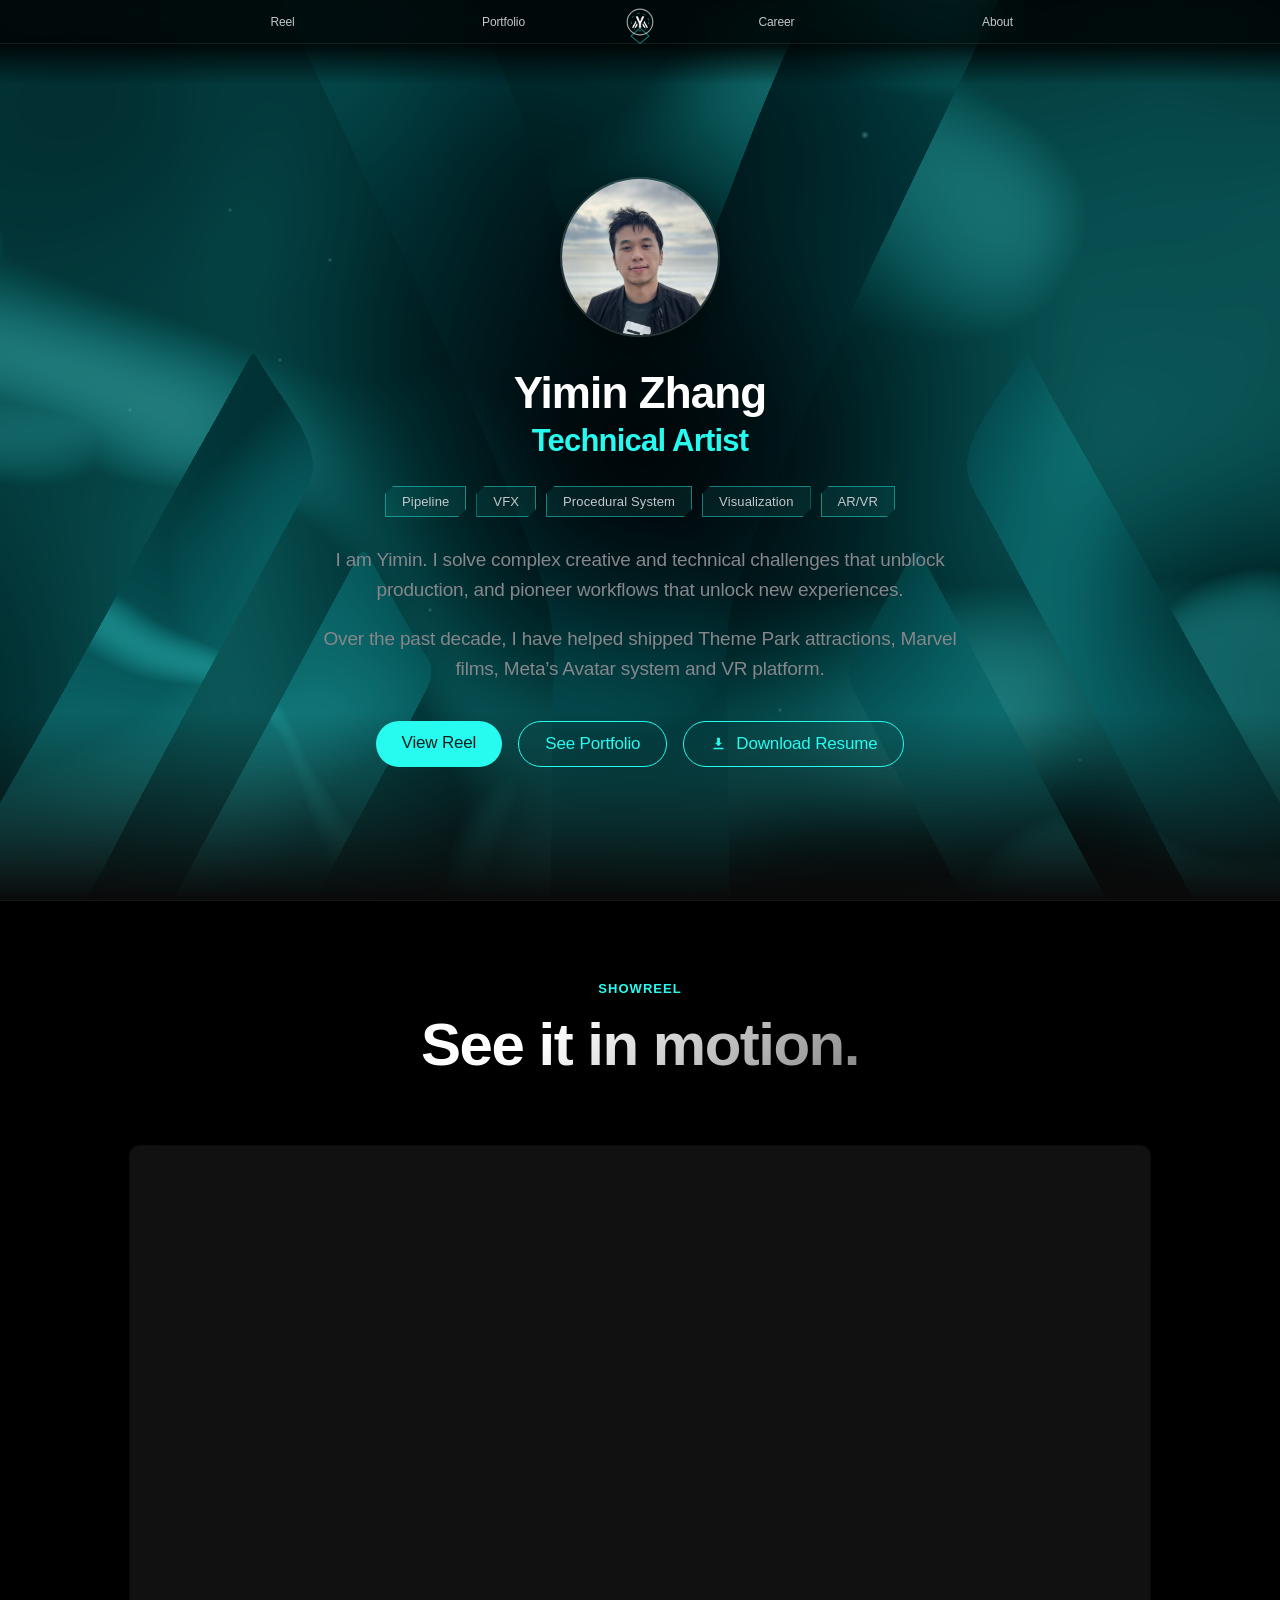
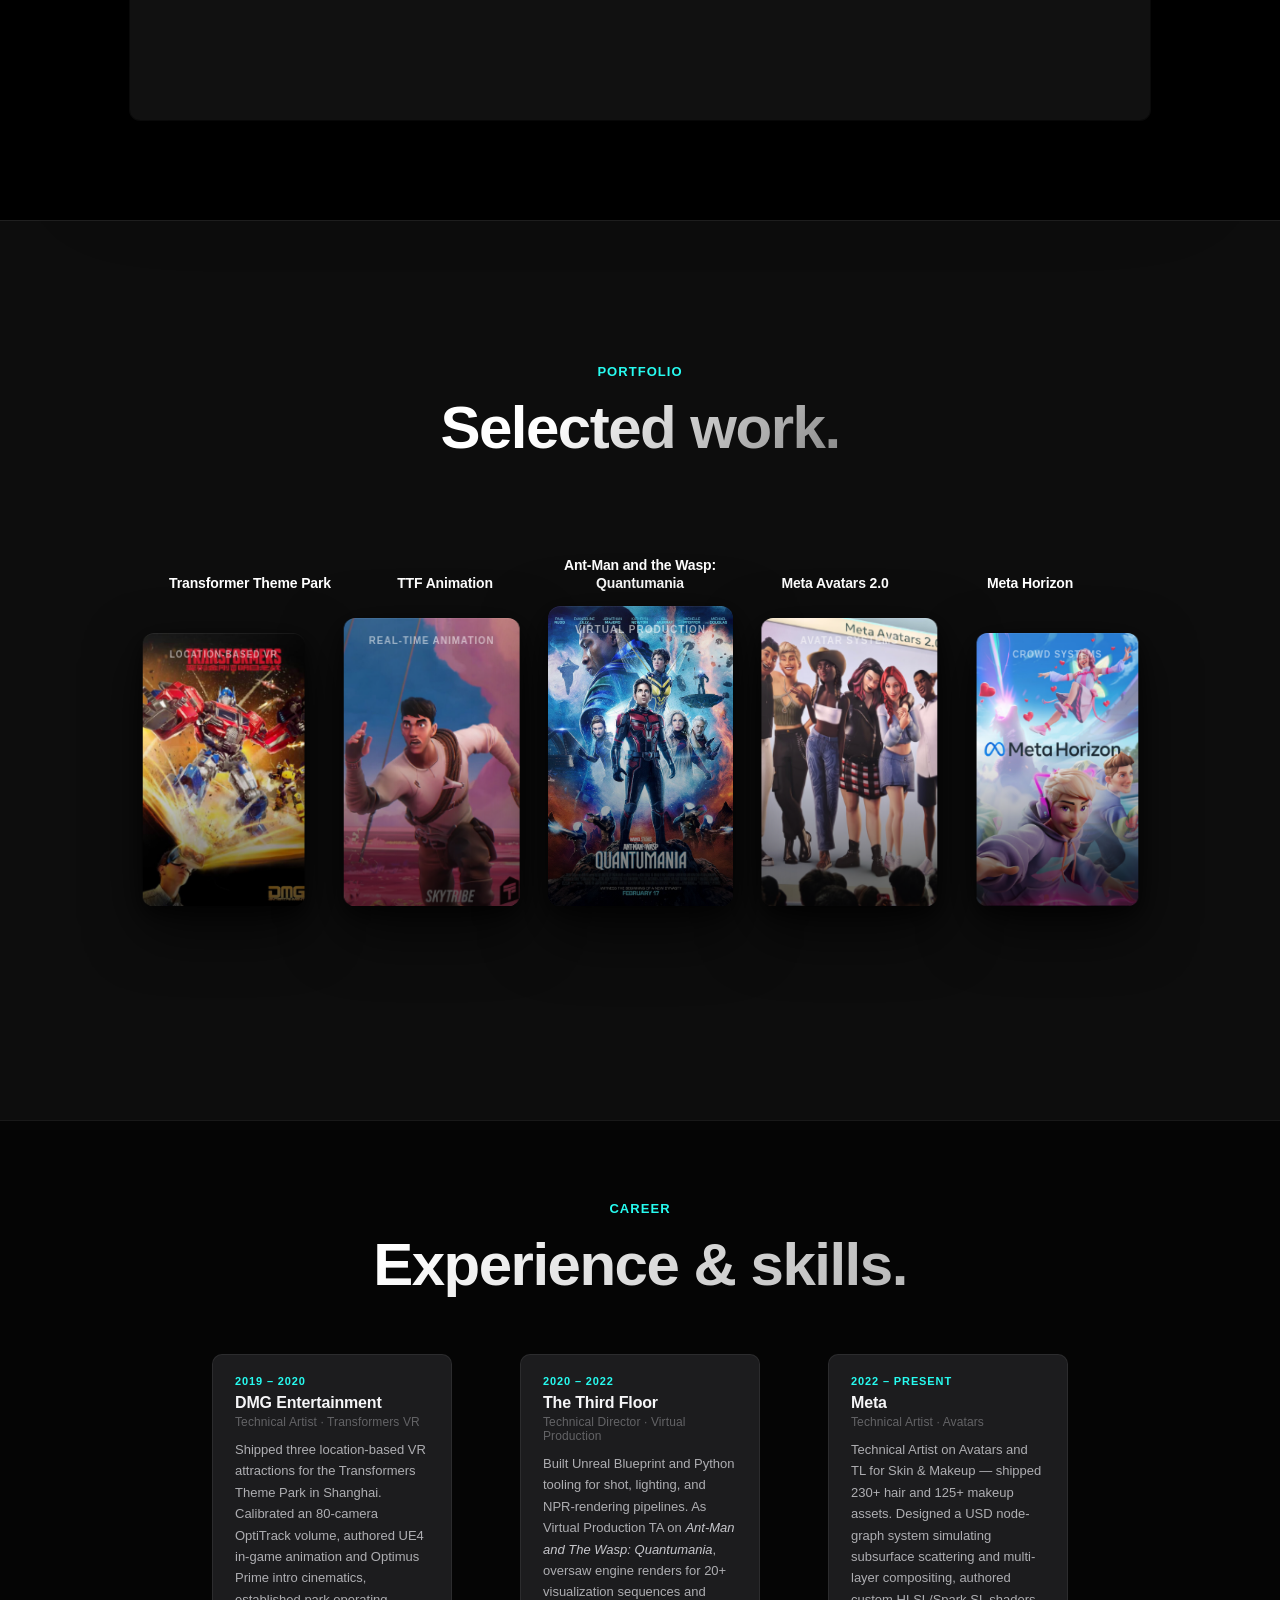
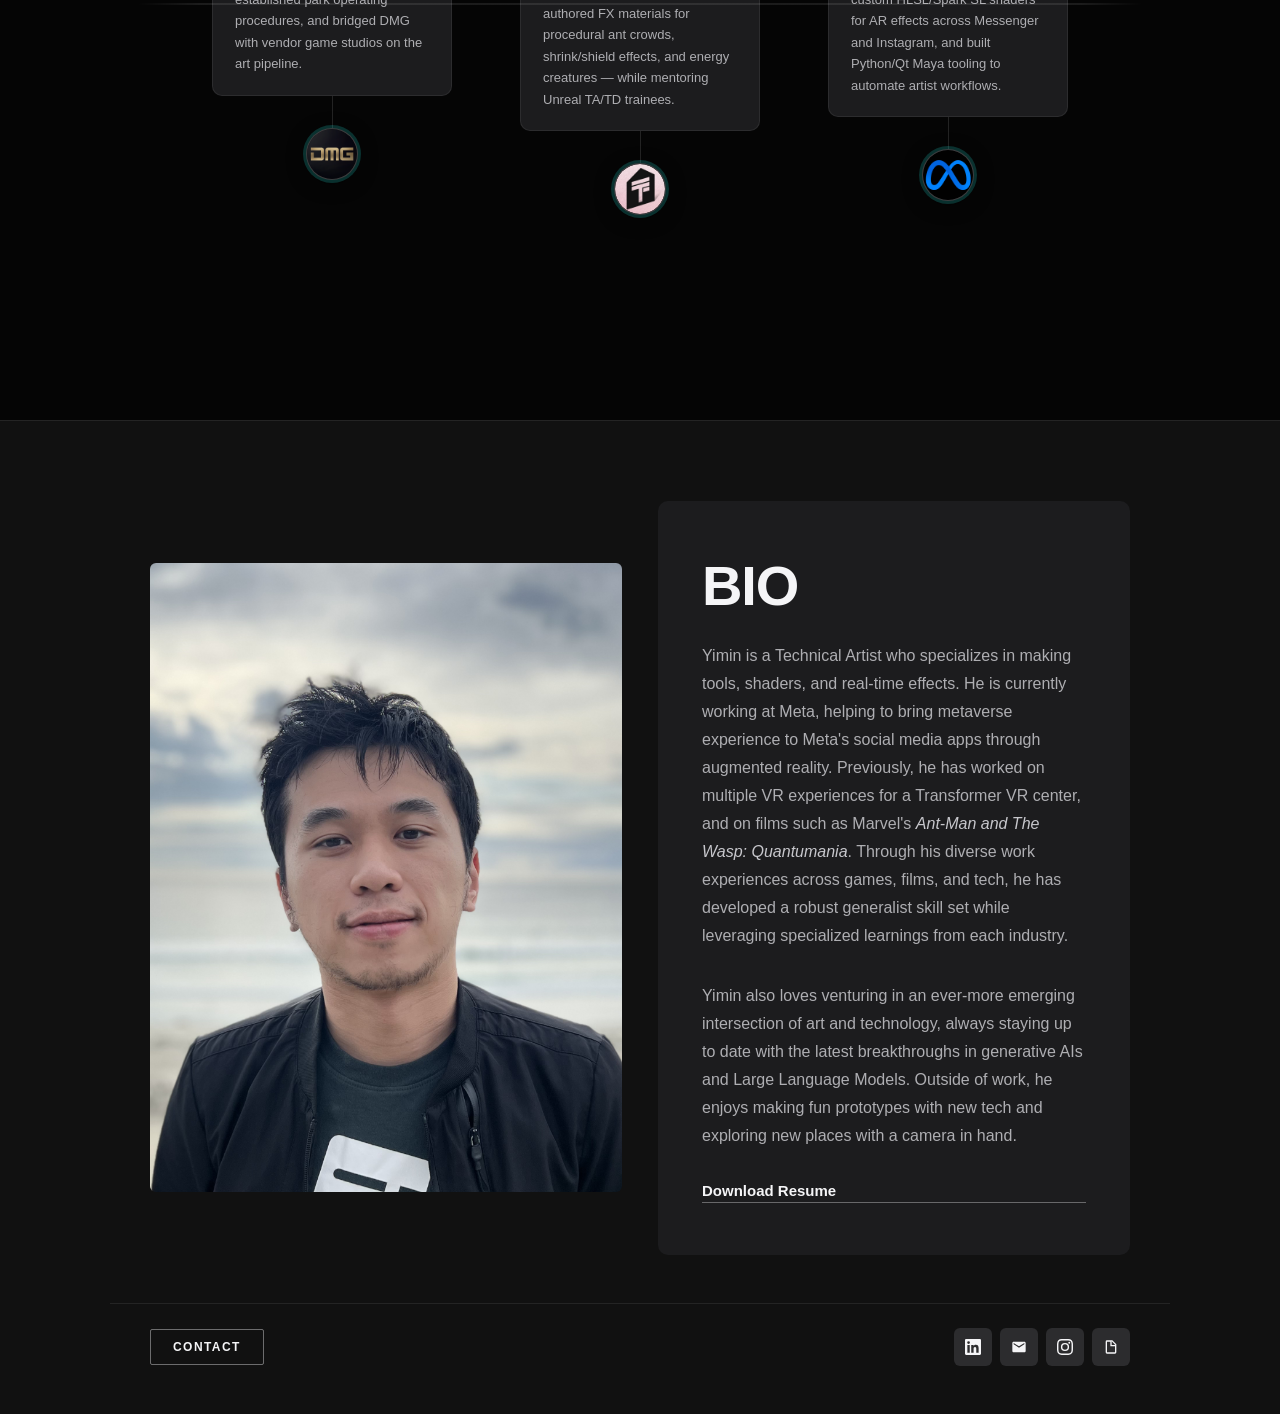
==== commit d67d4aea: "Polish: card hover, clickable logos, social links, resume download - Card hover: smooth non-overshoo" ====
--- a/index.html
+++ b/index.html
@@ -105,6 +105,10 @@
     <div class="hero-cta">
       <a href="#reel" class="btn btn-primary">View Reel</a>
       <a href="#portfolio" class="btn btn-secondary">See Portfolio</a>
+      <a href="/yimin_resume_Sp26_v03.pdf" class="btn btn-secondary btn-resume" download="Yimin_Zhang_Resume.pdf" aria-label="Download résumé (PDF)">
+        <svg class="btn-icon" viewBox="0 0 24 24" aria-hidden="true"><path d="M12 16l-5-5h3V4h4v7h3l-5 5zm-7 2h14v2H5v-2z"/></svg>
+        Download Resume
+      </a>
     </div>
   </section>
 
@@ -231,7 +235,7 @@
             </div>
             <div class="tl-stem"></div>
           </div>
-          <div class="tl-logo"><img src="/images/company/1_logo.png" alt="DMG Entertainment logo"></div>
+          <a class="tl-logo" href="https://www.dmg-entertainment.com/live-entertainment/transformers-vr-center/" target="_blank" rel="noopener noreferrer" aria-label="DMG Entertainment — Transformers VR Center (opens in new tab)"><img src="/images/company/1_logo.png" alt="DMG Entertainment logo"></a>
           <div class="tl-half bottom"></div>
         </div>
 
@@ -246,7 +250,7 @@
             </div>
             <div class="tl-stem"></div>
           </div>
-          <div class="tl-logo"><img src="/images/company/2_logo.png" alt="The Third Floor logo"></div>
+          <a class="tl-logo" href="https://thethirdfloorinc.com/5688/ant-man-and-the-wasp-quantumania/" target="_blank" rel="noopener noreferrer" aria-label="The Third Floor — Ant-Man and the Wasp: Quantumania (opens in new tab)"><img src="/images/company/2_logo.png" alt="The Third Floor logo"></a>
           <div class="tl-half bottom"></div>
         </div>
 
@@ -261,7 +265,7 @@
             </div>
             <div class="tl-stem"></div>
           </div>
-          <div class="tl-logo"><img src="/images/company/3_logo.png" alt="Meta logo"></div>
+          <a class="tl-logo" href="https://www.meta.com/avatars/?srsltid=AfmBOootrspR9g-ev4VU2hS7D4YkxSoExGH78UALWipX92u3LROZn3sA" target="_blank" rel="noopener noreferrer" aria-label="Meta Avatars (opens in new tab)"><img src="/images/company/3_logo.png" alt="Meta logo"></a>
           <div class="tl-half bottom"></div>
         </div>
 
@@ -301,7 +305,7 @@
       <a href="mailto:yiminfx@gmail.com" class="about-contact">Contact</a>
       <div class="about-socials">
         <!-- LinkedIn -->
-        <a href="#" aria-label="LinkedIn">
+        <a href="https://www.linkedin.com/in/yiminzhangusc/" target="_blank" rel="noopener noreferrer" aria-label="LinkedIn (opens in new tab)">
           <svg viewBox="0 0 24 24" xmlns="http://www.w3.org/2000/svg">
             <path d="M20.447 20.452h-3.554v-5.569c0-1.328-.027-3.037-1.852-3.037-1.853 0-2.136 1.445-2.136 2.939v5.667H9.351V9h3.414v1.561h.046c.477-.9 1.637-1.85 3.37-1.85 3.601 0 4.267 2.37 4.267 5.455v6.286zM5.337 7.433a2.062 2.062 0 0 1-2.063-2.065 2.064 2.064 0 1 1 2.063 2.065zm1.782 13.019H3.555V9h3.564v11.452zM22.225 0H1.771C.792 0 0 .774 0 1.729v20.542C0 23.227.792 24 1.771 24h20.451C23.2 24 24 23.227 24 22.271V1.729C24 .774 23.2 0 22.222 0h.003z"/>
           </svg>
@@ -313,13 +317,13 @@
           </svg>
         </a>
         <!-- Instagram -->
-        <a href="#" aria-label="Instagram">
+        <a href="https://www.instagram.com/creativeelf/" target="_blank" rel="noopener noreferrer" aria-label="Instagram (opens in new tab)">
           <svg viewBox="0 0 24 24" xmlns="http://www.w3.org/2000/svg">
             <path d="M12 2.163c3.204 0 3.584.012 4.85.07 3.252.148 4.771 1.691 4.919 4.919.058 1.265.069 1.645.069 4.849 0 3.205-.012 3.584-.069 4.849-.149 3.225-1.664 4.771-4.919 4.919-1.266.058-1.644.07-4.85.07-3.204 0-3.584-.012-4.849-.07-3.26-.149-4.771-1.699-4.919-4.92-.058-1.265-.07-1.644-.07-4.849 0-3.204.013-3.583.07-4.849.149-3.227 1.664-4.771 4.919-4.919 1.266-.057 1.645-.069 4.849-.069zM12 0C8.741 0 8.333.014 7.053.072 2.695.272.273 2.69.073 7.052.014 8.333 0 8.741 0 12c0 3.259.014 3.668.072 4.948.2 4.358 2.618 6.78 6.98 6.98C8.333 23.986 8.741 24 12 24c3.259 0 3.668-.014 4.948-.072 4.354-.2 6.782-2.618 6.979-6.98.059-1.28.073-1.689.073-4.948 0-3.259-.014-3.667-.072-4.947-.196-4.354-2.617-6.78-6.979-6.98C15.668.014 15.259 0 12 0zm0 5.838a6.162 6.162 0 1 0 0 12.324 6.162 6.162 0 0 0 0-12.324zM12 16a4 4 0 1 1 0-8 4 4 0 0 1 0 8zm6.406-11.845a1.44 1.44 0 1 0 0 2.881 1.44 1.44 0 0 0 0-2.881z"/>
           </svg>
         </a>
         <!-- Resume / File -->
-        <a href="#" aria-label="Resume">
+        <a href="/yimin_resume_Sp26_v03.pdf" download="Yimin_Zhang_Resume.pdf" aria-label="Download résumé (PDF)">
           <svg viewBox="0 0 24 24" xmlns="http://www.w3.org/2000/svg">
             <path d="M14 2H6a2 2 0 0 0-2 2v16a2 2 0 0 0 2 2h12a2 2 0 0 0 2-2V8l-6-6zm-1 1.5L18.5 9H13V3.5zM6 20V4h5v7h7v9H6z"/>
           </svg>
--- a/assets/site.css
+++ b/assets/site.css
@@ -252,6 +252,18 @@
       border: 1px solid #27fbf0;
     }
 
+    .btn-resume {
+      display: inline-flex;
+      align-items: center;
+      gap: 9px;
+    }
+    .btn-icon {
+      width: 17px;
+      height: 17px;
+      fill: currentColor;
+      flex-shrink: 0;
+    }
+
     /* ── Sections ── */
     .section {
       scroll-margin-top: 44px;
@@ -527,8 +539,9 @@
       cursor: pointer;
       transform: rotateY(var(--ry)) translateX(var(--tx)) scale(var(--sc));
       transform-origin: bottom center;
-      transition: transform 0.4s cubic-bezier(0.34, 1.4, 0.64, 1),
-                  box-shadow 0.4s ease;
+      will-change: transform;
+      transition: transform 0.3s cubic-bezier(0.22, 0.61, 0.36, 1),
+                  box-shadow 0.3s ease;
       box-shadow:
         0 24px 64px rgba(0,0,0,0.7),
         0 8px 20px rgba(0,0,0,0.5),
@@ -542,7 +555,7 @@
 
     .proj-card:hover,
     .proj-card:focus-visible {
-      transform: rotateY(0deg) translateX(var(--tx)) translateY(-18px) scale(calc(var(--sc) + 0.05));
+      transform: rotateY(var(--ry)) translateX(var(--tx)) translateY(-8px) scale(calc(var(--sc) + 0.05));
       box-shadow:
         0 40px 90px rgba(0,0,0,0.8),
         0 16px 36px rgba(0,0,0,0.6),
@@ -1094,6 +1107,14 @@
       transform: scale(1.12);
       border-color: rgba(39,251,240,0.45);
       box-shadow: 0 0 0 3px rgba(39,251,240,0.35), 0 6px 24px rgba(0,0,0,0.55);
+    }
+
+    /* Clickable company logos */
+    a.tl-logo { cursor: pointer; }
+    a.tl-logo:hover {
+      transform: scale(1.16);
+      border-color: rgba(39,251,240,0.8);
+      box-shadow: 0 0 0 3px rgba(39,251,240,0.5), 0 8px 28px rgba(0,0,0,0.6);
     }
 
     .tl-stem {
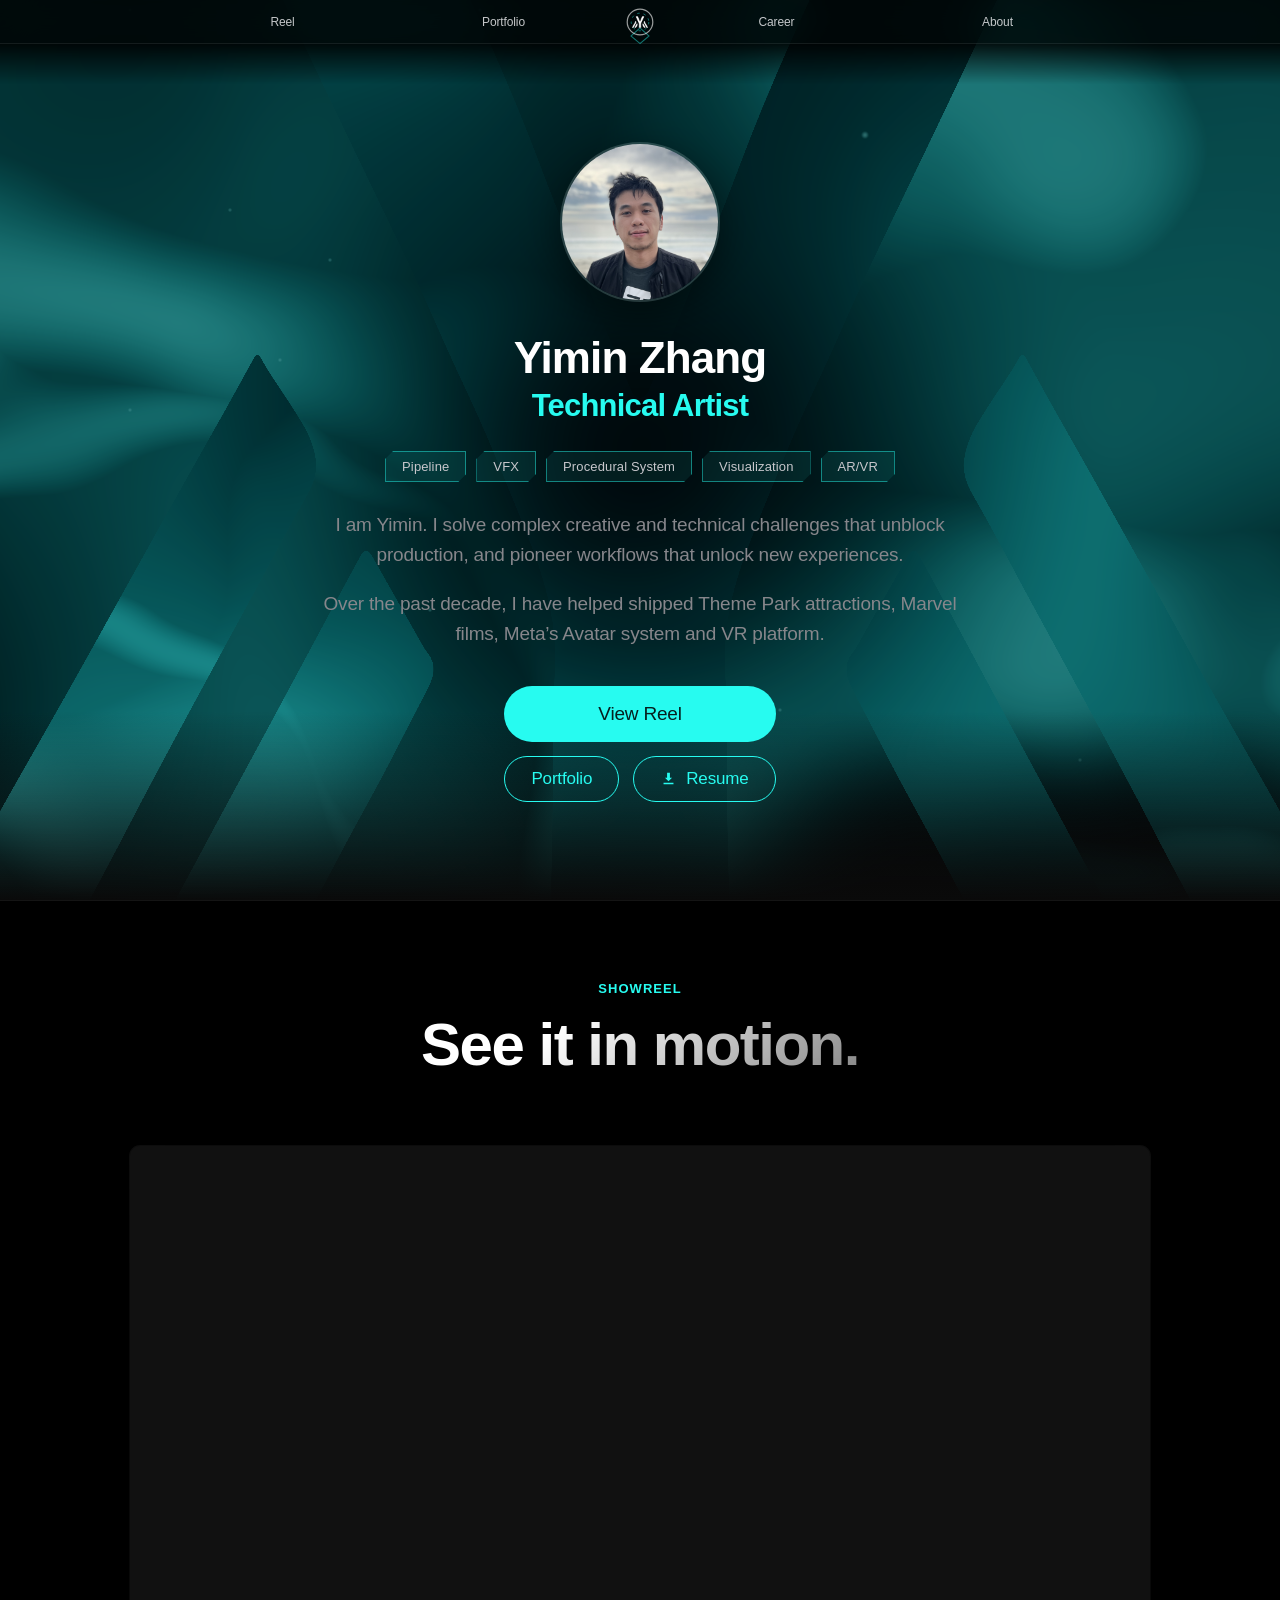
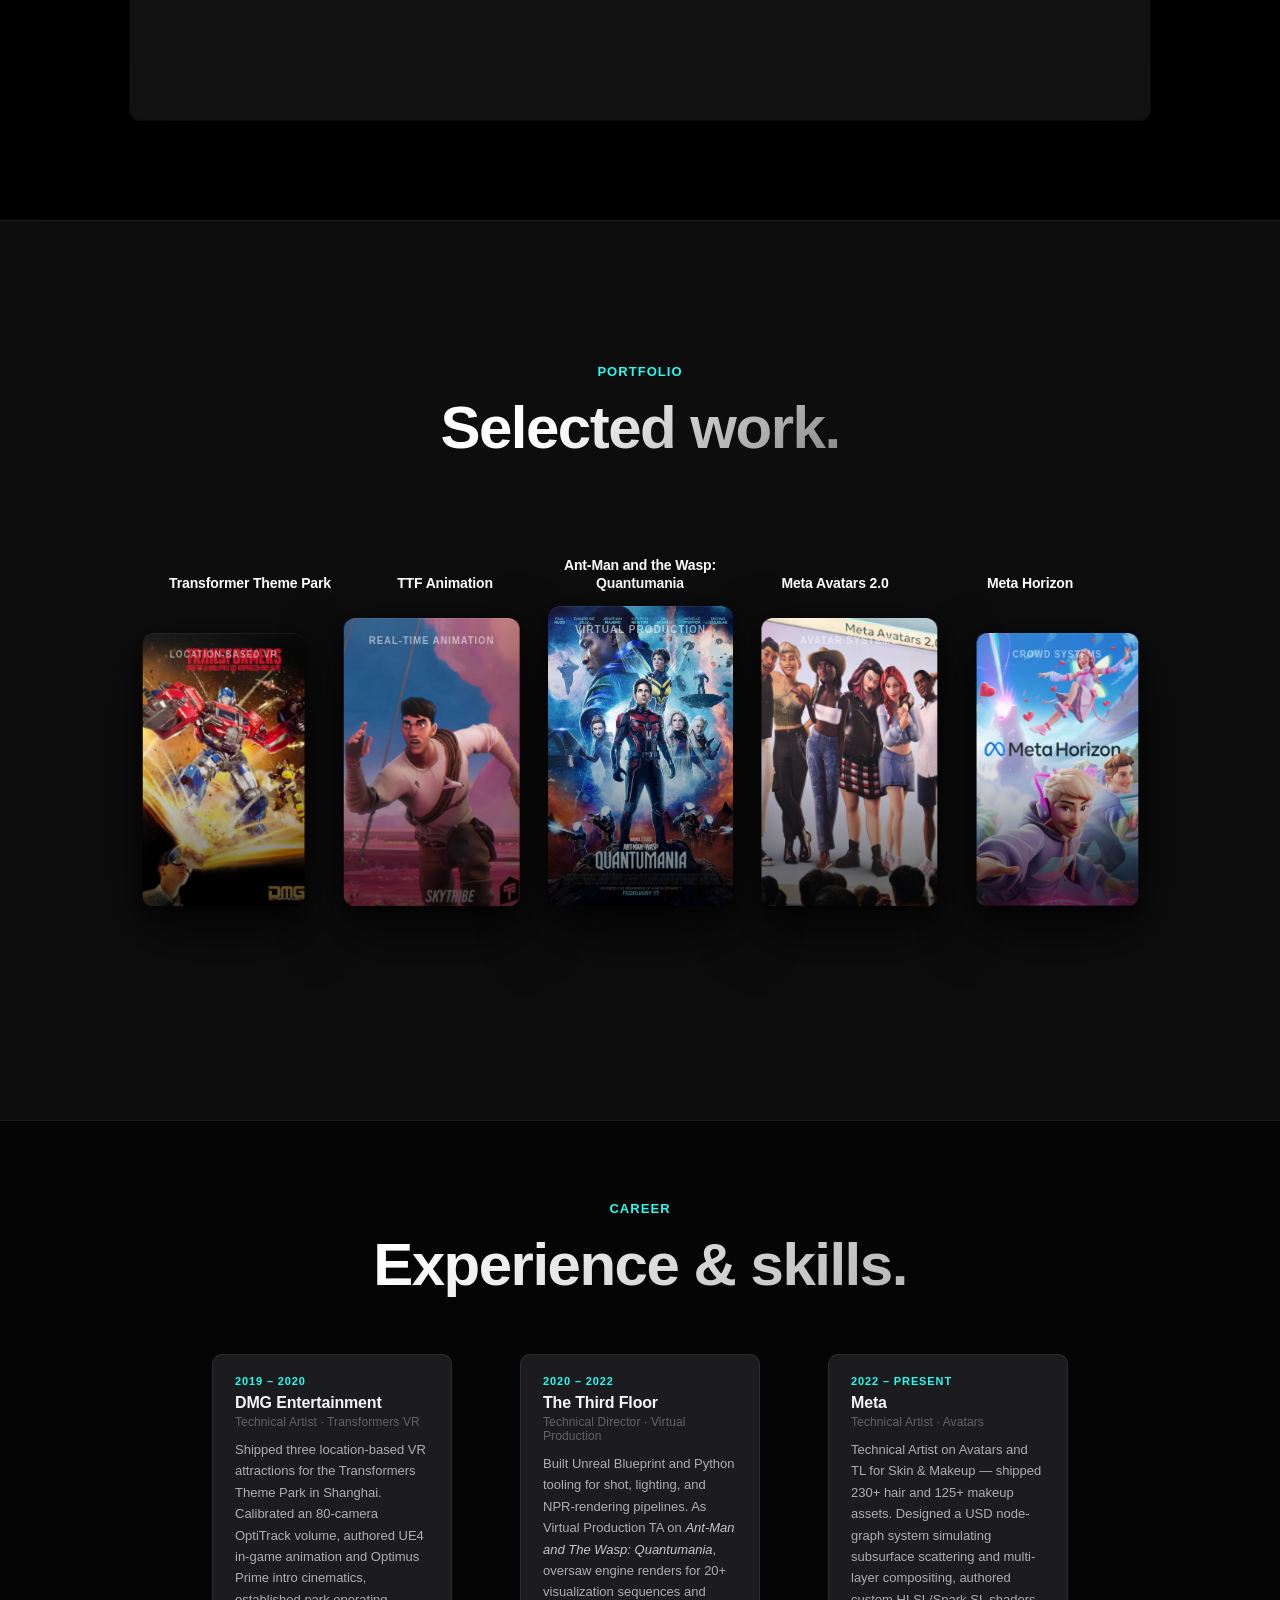
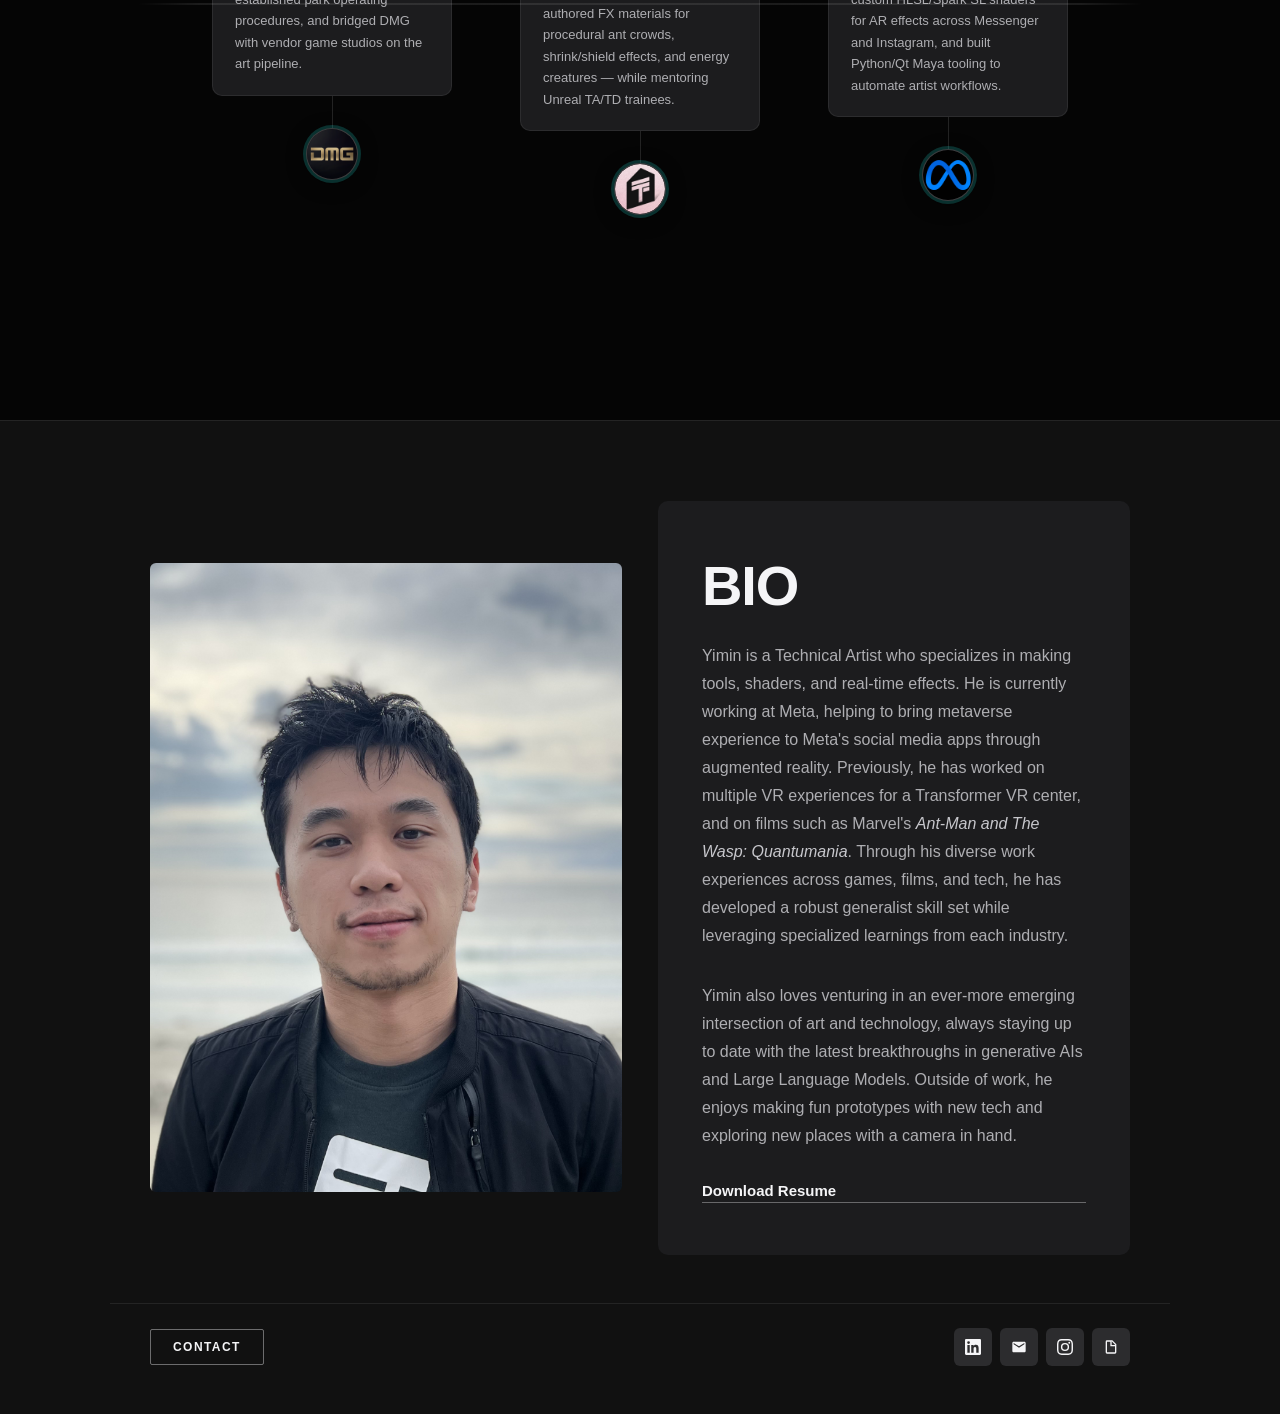
==== commit b858f26f: "Restructure hero CTA: large View Reel over Portfolio + Resume row View Reel becomes a larger button " ====
--- a/index.html
+++ b/index.html
@@ -104,10 +104,10 @@
     <p class="hero-sub">Over the past decade, I have helped shipped Theme Park attractions, Marvel films, Meta&rsquo;s Avatar system and VR platform.</p>
     <div class="hero-cta">
       <a href="#reel" class="btn btn-primary">View Reel</a>
-      <a href="#portfolio" class="btn btn-secondary">See Portfolio</a>
+      <a href="#portfolio" class="btn btn-secondary">Portfolio</a>
       <a href="/yimin_resume_Sp26_v03.pdf" class="btn btn-secondary btn-resume" download="Yimin_Zhang_Resume.pdf" aria-label="Download résumé (PDF)">
         <svg class="btn-icon" viewBox="0 0 24 24" aria-hidden="true"><path d="M12 16l-5-5h3V4h4v7h3l-5 5zm-7 2h14v2H5v-2z"/></svg>
-        Download Resume
+        Resume
       </a>
     </div>
   </section>
--- a/assets/site.css
+++ b/assets/site.css
@@ -222,10 +222,24 @@
 
     .hero-cta {
       margin-top: 36px;
-      display: flex;
-      gap: 16px;
-      flex-wrap: wrap;
+      display: grid;
+      grid-template-columns: auto auto;
+      gap: 14px;
       justify-content: center;
+    }
+    /* View Reel sits on top, spanning the full width of the two buttons below */
+    .hero-cta .btn-primary {
+      grid-column: 1 / -1;
+      padding: 17px 30px;
+      font-size: 19px;
+      font-weight: 500;
+      text-align: center;
+    }
+    .hero-cta .btn { white-space: nowrap; }
+
+    @media (max-width: 340px) {
+      .hero-cta { grid-template-columns: 1fr; }
+      .hero-cta .btn-primary { grid-column: auto; }
     }
 
     .btn {
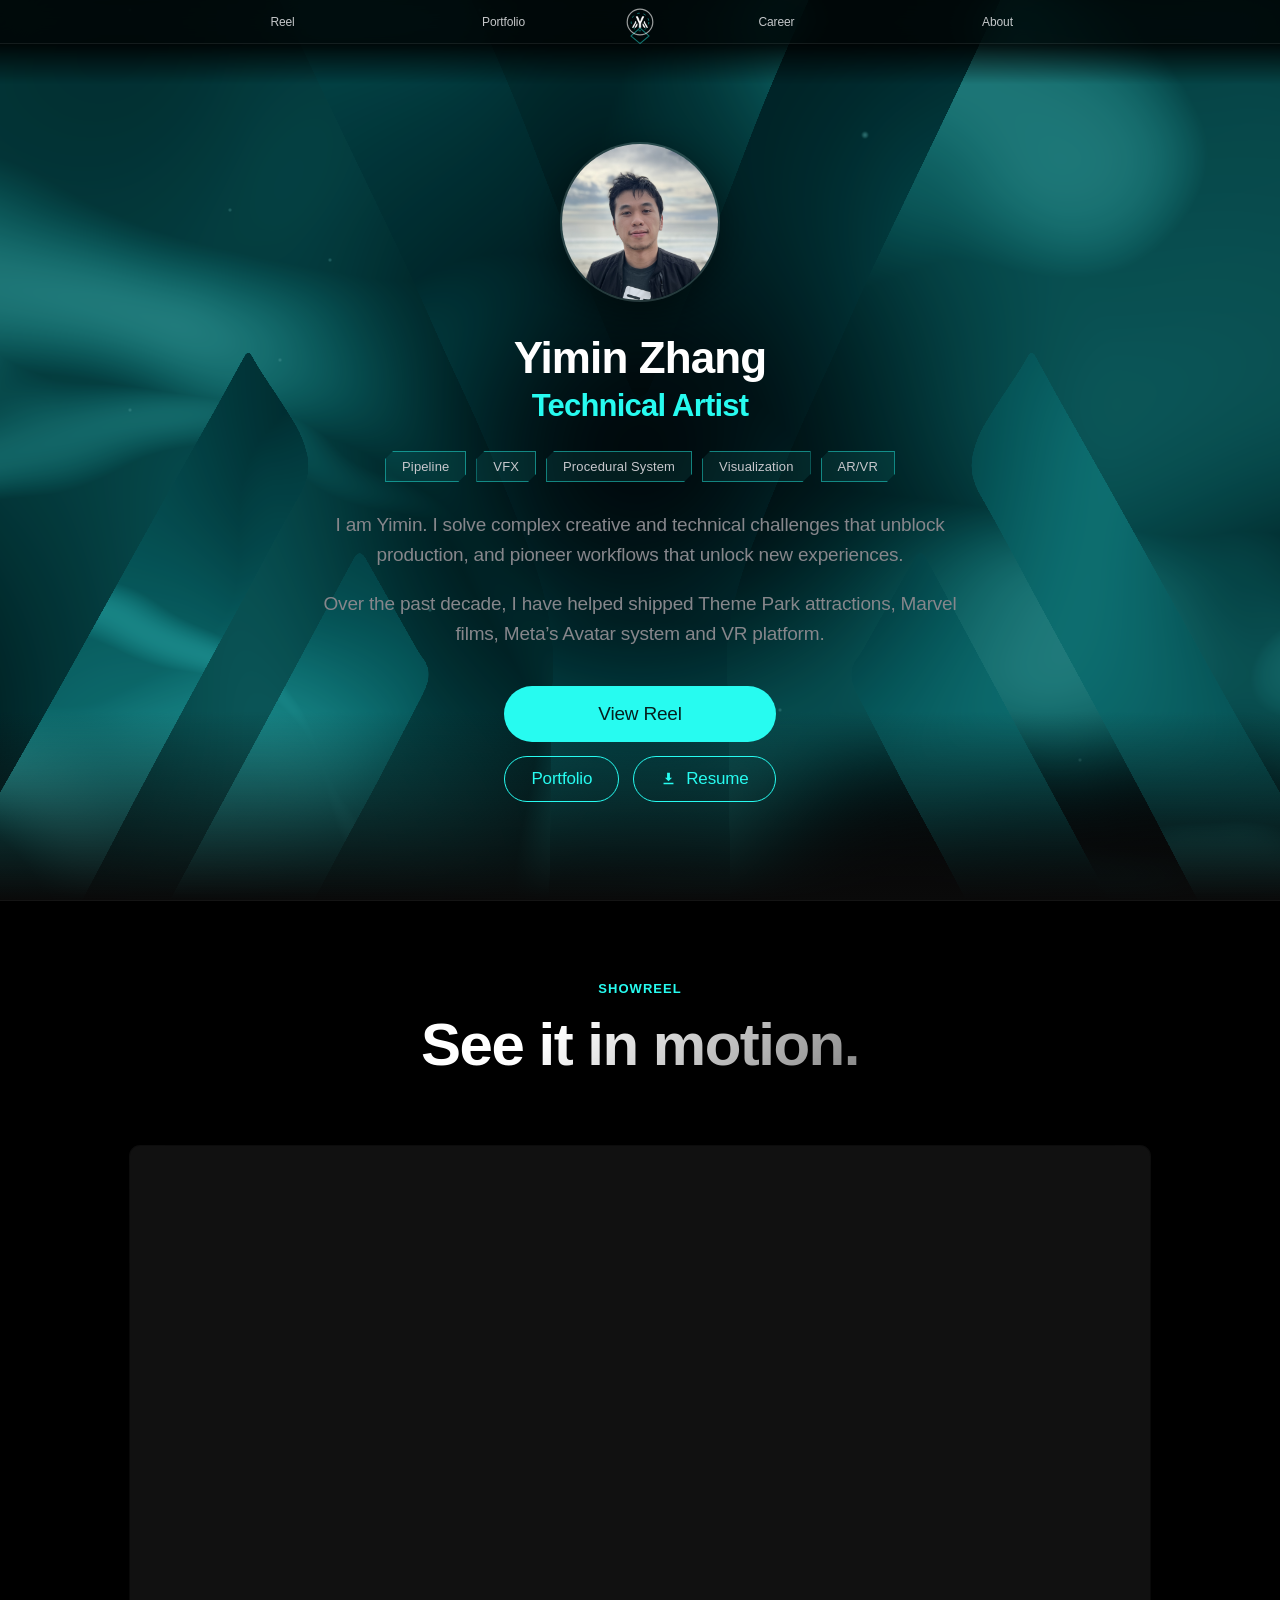
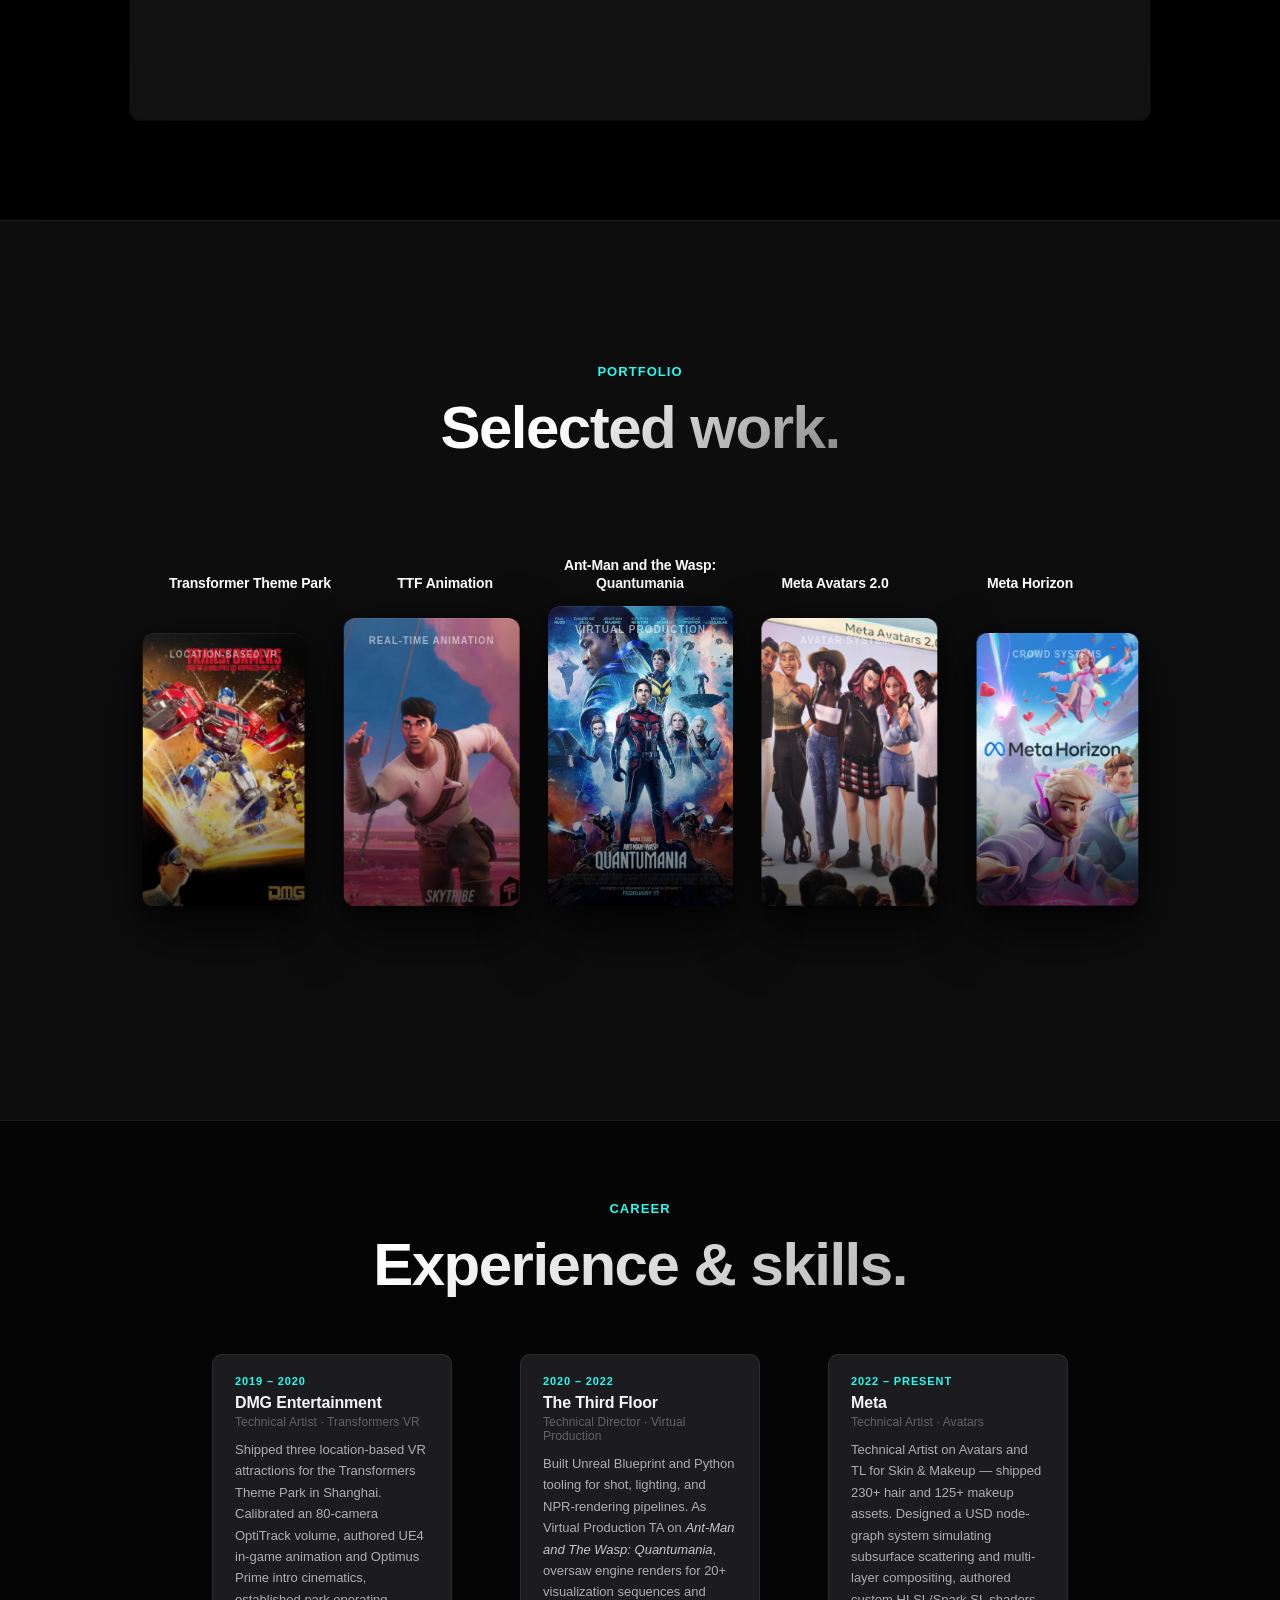
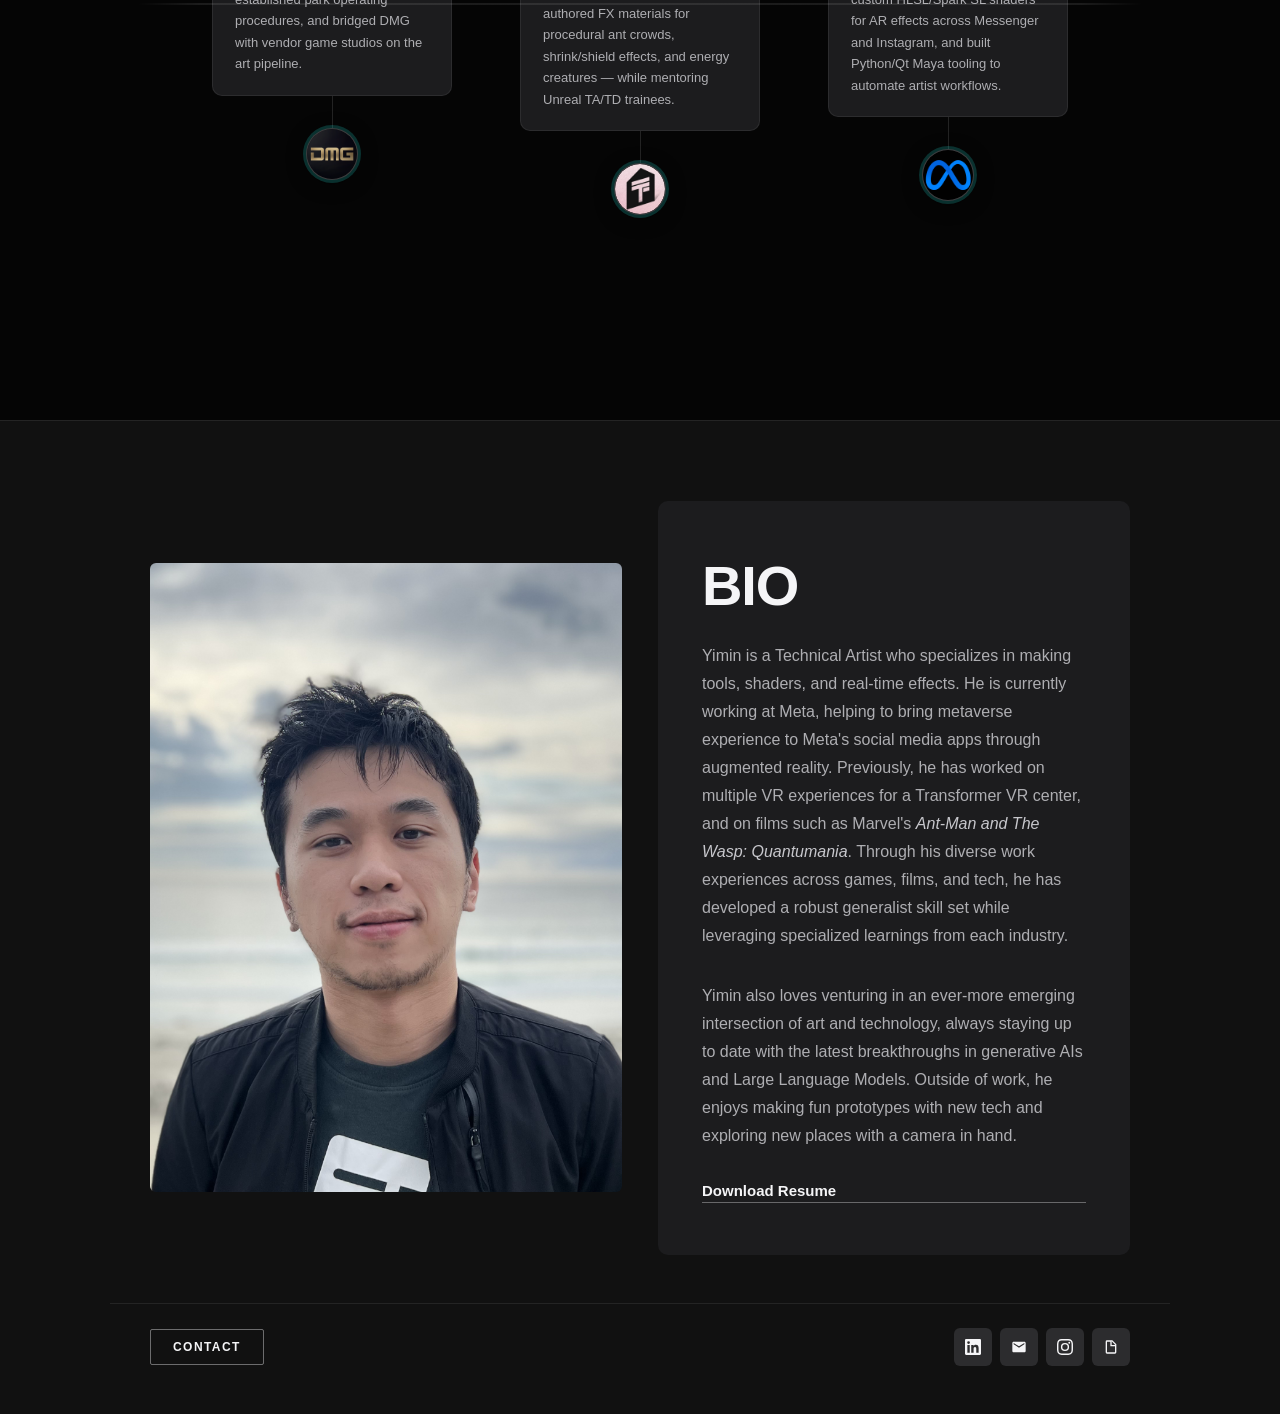
==== commit 9289907b: "Swap resume to CG version (yimin_resume_Sp26_CG_v03.pdf) Co-Authored-By: Claude Sonnet 4.6 <noreply@" ====
--- a/index.html
+++ b/index.html
@@ -105,7 +105,7 @@
     <div class="hero-cta">
       <a href="#reel" class="btn btn-primary">View Reel</a>
       <a href="#portfolio" class="btn btn-secondary">Portfolio</a>
-      <a href="/yimin_resume_Sp26_v03.pdf" class="btn btn-secondary btn-resume" download="Yimin_Zhang_Resume.pdf" aria-label="Download résumé (PDF)">
+      <a href="/yimin_resume_Sp26_CG_v03.pdf" class="btn btn-secondary btn-resume" download="Yimin_Zhang_Resume.pdf" aria-label="Download résumé (PDF)">
         <svg class="btn-icon" viewBox="0 0 24 24" aria-hidden="true"><path d="M12 16l-5-5h3V4h4v7h3l-5 5zm-7 2h14v2H5v-2z"/></svg>
         Resume
       </a>
@@ -323,7 +323,7 @@
           </svg>
         </a>
         <!-- Resume / File -->
-        <a href="/yimin_resume_Sp26_v03.pdf" download="Yimin_Zhang_Resume.pdf" aria-label="Download résumé (PDF)">
+        <a href="/yimin_resume_Sp26_CG_v03.pdf" download="Yimin_Zhang_Resume.pdf" aria-label="Download résumé (PDF)">
           <svg viewBox="0 0 24 24" xmlns="http://www.w3.org/2000/svg">
             <path d="M14 2H6a2 2 0 0 0-2 2v16a2 2 0 0 0 2 2h12a2 2 0 0 0 2-2V8l-6-6zm-1 1.5L18.5 9H13V3.5zM6 20V4h5v7h7v9H6z"/>
           </svg>
--- a/assets/site.css
+++ b/assets/site.css
@@ -791,6 +791,9 @@
       border: 1px solid rgba(255,255,255,0.08);
     }
     .overlay-gallery img:first-child { grid-column: 1 / -1; }
+    /* Exactly two images: side by side instead of one full + one half */
+    .overlay-gallery img:first-child:nth-last-child(2),
+    .overlay-gallery img:first-child:nth-last-child(2) ~ img { grid-column: auto; }
 
     .overlay-chips {
       display: flex;
